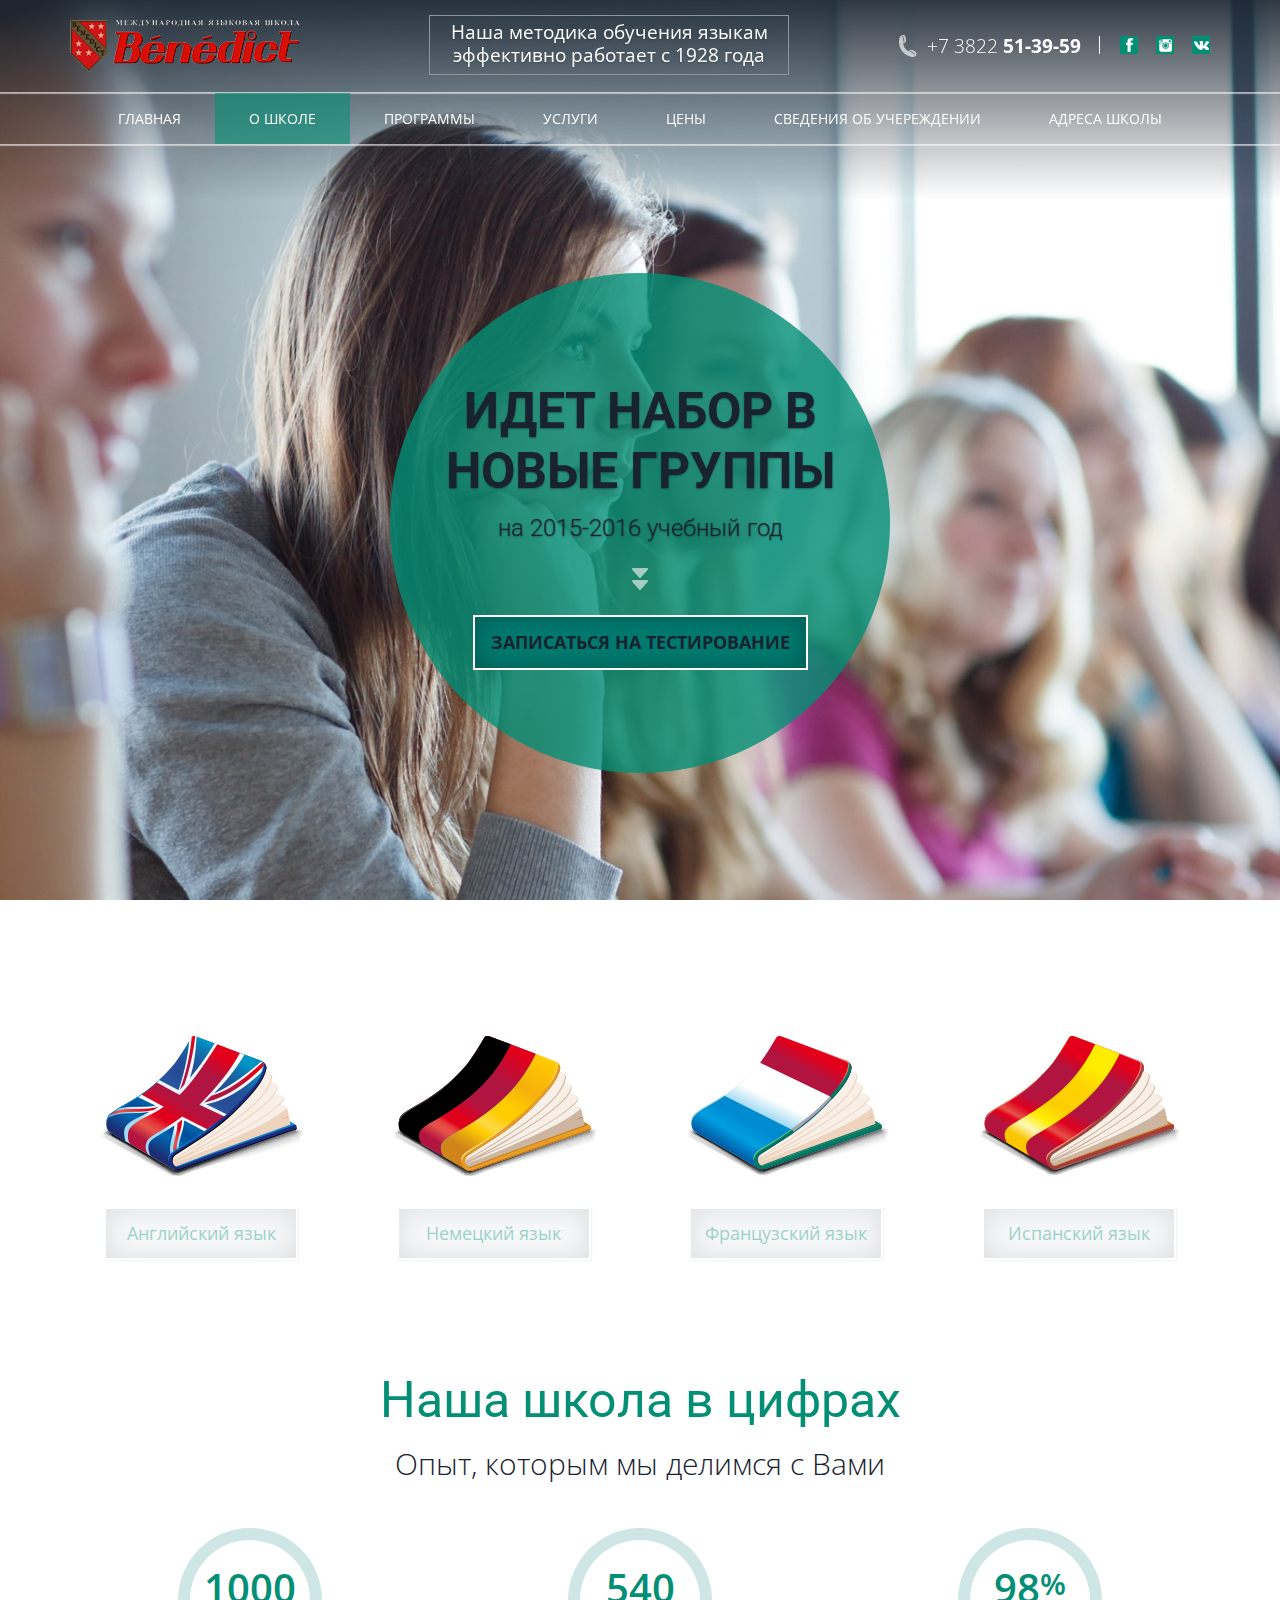
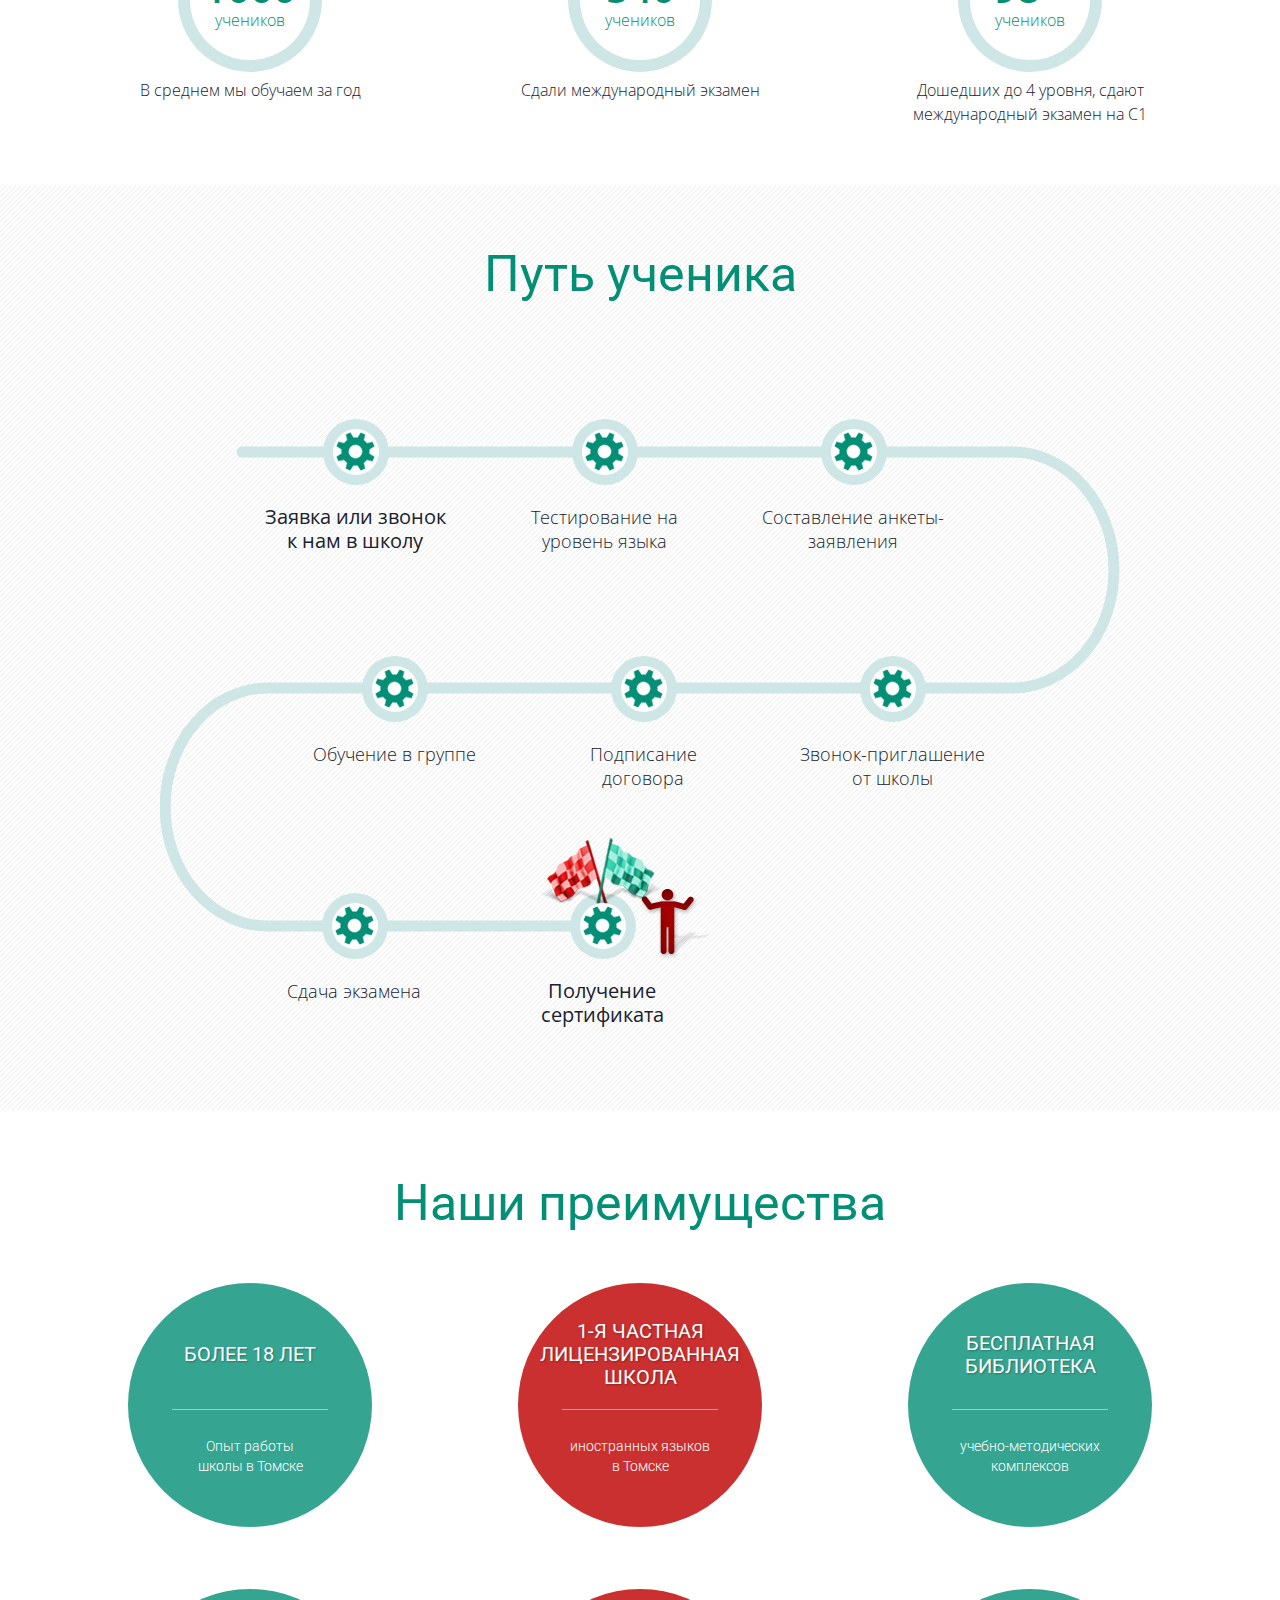
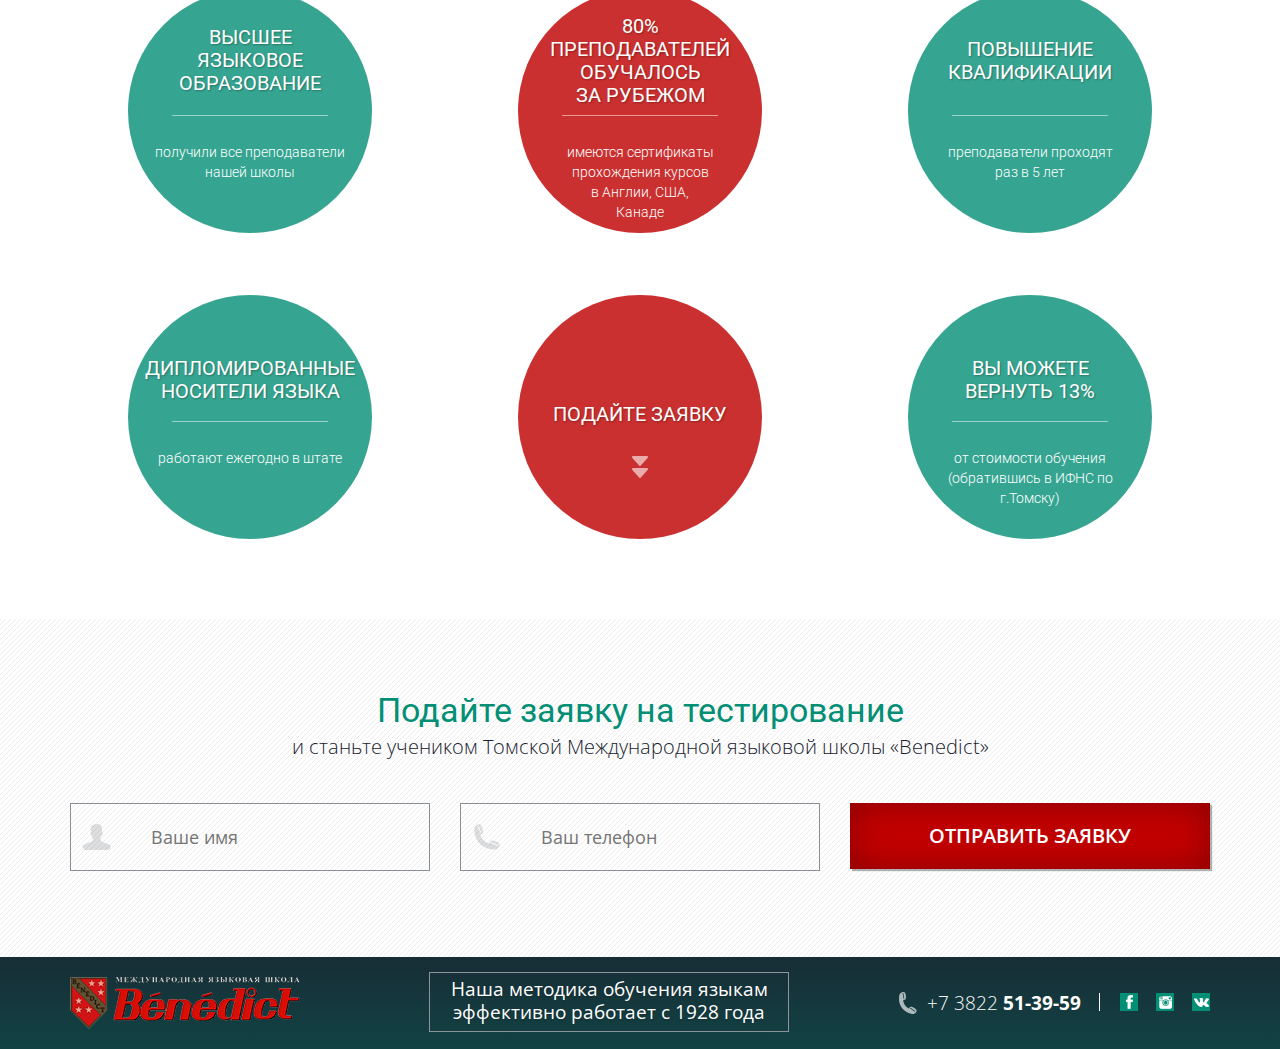
==== index.html @ bb13c7fa "sfdvsdfv" ====
<!DOCTYPE html>
<html>
<head>
    <title></title>
    <meta charset="utf-8">
    <meta name="viewport" content="width=device-width, initial-scale=1">
    <link href='http://fonts.googleapis.com/css?family=Roboto:400,300,700&subset=latin,cyrillic' rel='stylesheet' type='text/css'>
    <link href='http://fonts.googleapis.com/css?family=Open+Sans:400italic,700italic,400,300,700,600&subset=latin,cyrillic' rel='stylesheet' type='text/css'>
    <link rel="stylesheet" href="css/bootstrap.css"/>
    <link rel="stylesheet" href="style.css"/>
</head>
<body>
    <header id="header">
        <div class="background"></div>
        <div class="container main-elements">
            <div class="intro-block">
                <a class="logo" href="#"></a>
                <div class="method">Наша методика обучения языкам эффективно работает с 1928 года</div>
                <div class="contacts">
                    <a class="phone" href="#">+7 3822 <b>51-39-59</b></a>
                    <div class="socials">
                        <a class="fb" href="#"></a>
                        <a class="inst" href="#"></a>
                        <a class="vk" href="#"></a>
                    </div>
                </div>
            </div>
        </div>
        <div class="line"></div>
        <div class="container">
            <ul class="nav">
                <li><a href="#">Главная</a></li>
                <li><a class="active" href="#">О школе</a></li>
                <li><a href="#">Программы </a></li>
                <li class="menu-item-has-children">
                    <a href="#">Услуги</a>
                    <ul class="sub-menu">
                        <li><a href="#">Групповые занятия</a></li>
                        <li><a href="#">Индивидуальные занятия</a></li>
                        <li><a href="#">Курсы по подготовке к ЕГЭ</a></li>
                        <li><a href="#">Курс интенсивного обучения языку для взрослых</a></li>
                        <li><a href="#">Корпоративное обучение</a></li>
                        <li><a href="#">Практика английского языка с иностранцем</a></li>
                        <li><a href="#">Летние курсы для взрослых</a></li>
                        <li><a href="#">Летние площадки для школьников 3-6 классов</a></li>
                        <li><a href="#">Групповые поездки за рубеж</a></li>
                    </ul>
                </li>
                <li><a href="#">Цены</a></li>
                <li><a href="#">Сведения об учереждении</a></li>
                <li><a href="#">Адреса Школы</a></li>
            </ul>
        </div>
        <div class="line"></div>
    </header>
    <div class="main-banner main">
        <div class="wrapper">
            <div class="round">
                <div class="title">
                    <div class="td">
                        <div class="large">Идет набор в новые группы</div>
                        <div class="small">на 2015-2016 учебный год</div>
                    </div>
                </div>
                <div class="icon"></div>
                <div class="button-row">
                    <a class="button" href="#" data-popup="pop-form">Записаться на тестирование</a>
                </div>
            </div>
        </div>
    </div>
    <section class="stat-section">
        <div class="container">
            <div class="row languages">
                <div class="col-sm-3">
                    <div class="language">
                        <img class="flag" src="img/flag-en.png" alt=""/>
                        <div class="dropdown">
                            <a class="button" data-toggle="dropdown">Английский язык</a>
                            <div class="dropdown-menu">
                                <div class="item">
                                    <img src="temp/lst-1.jpg" alt=""/>
                                    Групповые занятия
                                </div>
                                <div class="item">
                                    <img src="temp/lst-2.jpg" alt=""/>
                                    Индивидуальные занятия
                                </div>
                            </div>
                        </div>
                    </div>
                </div>
                <div class="col-sm-3">
                    <div class="language dropdown">
                        <img class="flag" src="img/flag-de.png" alt=""/>
                        <div class="dropdown">
                            <a class="button" data-toggle="dropdown">Немецкий язык</a>
                            <div class="dropdown-menu">
                                <div class="item">
                                    <img src="temp/lst-3.jpg" alt=""/>
                                    Мини-группы по 2-3 человека
                                </div>
                                <div class="item">
                                    <img src="temp/lst-2.jpg" alt=""/>
                                    Индивидуальные занятия
                                </div>
                            </div>
                        </div>
                    </div>
                </div>
                <div class="col-sm-3">
                    <div class="language">
                        <img class="flag" src="img/flag-fr.png" alt=""/>
                        <div class="dropdown">
                            <a class="button" data-toggle="dropdown">Французcкий язык</a>
                            <div class="dropdown-menu">
                                <div class="item">
                                    <img src="temp/lst-3.jpg" alt=""/>
                                    Мини-группы по 2-3 человека
                                </div>
                                <div class="item">
                                    <img src="temp/lst-2.jpg" alt=""/>
                                    Индивидуальные занятия
                                </div>
                            </div>
                        </div>

                    </div>
                </div>
                <div class="col-sm-3">
                    <div class="language">
                        <img class="flag" src="img/flag-es.png" alt=""/>
                        <div class="dropdown">
                            <a class="button" data-toggle="dropdown">Испанский язык</a>
                            <div class="dropdown-menu">
                                <div class="item">
                                    <img src="temp/lst-3.jpg" alt=""/>
                                    Мини-группы по 2-3 человека
                                </div>
                                <div class="item">
                                    <img src="temp/lst-2.jpg" alt=""/>
                                    Индивидуальные занятия
                                </div>
                            </div>
                        </div>
                    </div>
                </div>
            </div>
            <h2>Наша школа в цифрах</h2>
            <div class="subheading">Опыт, которым мы делимся с Вами</div>
            <div class="row stats">
                <div class="col-sm-4">
                    <div class="stat">
                        <div class="svg" data-angle="359"></div>
                        <div class="text">
                            <div class="large"><span class="num">1000</span></div>
                            учеников
                        </div>
                        В среднем мы обучаем за год
                    </div>
                </div>
                <div class="col-sm-4">
                    <div class="stat">
                        <div class="svg" data-angle="194"></div>
                        <div class="text">
                            <div class="large"><span class="num">540</span></div>
                            учеников
                        </div>
                        Сдали международный экзамен
                    </div>
                </div>
                <div class="col-sm-4">
                    <div class="stat">
                        <div class="svg" data-angle="352"></div>
                        <div class="text">
                            <div class="large"><span class="num">98</span><span class="percent">%</span></div>
                            учеников
                        </div>
                        Дошедших до 4 уровня, сдают международный экзамен на C1
                    </div>
                </div>
            </div>
        </div>
    </section>
    <section class="learner-section">
        <div class="container">
            <h2>Путь ученика</h2>
            <div class="svg">
                <div class="label large pos1">Заявка или звонок к нам в школу</div>
                <div class="label pos2">Тестирование на уровень языка</div>
                <div class="label pos3">Составление анкеты-заявления</div>
                <div class="label pos4">Звонок-приглашение от школы</div>
                <div class="label pos5">Подписание договора</div>
                <div class="label pos6">Обучение в группе</div>
                <div class="label pos7">Сдача экзамена</div>
                <div class="label large pos8">Получение сертификата</div>
                <div class="round pos1">
                    <div class="icon cog"></div>
                    <div class="icon check"></div>
                </div>
                <div class="round pos2">
                    <div class="icon cog"></div>
                    <div class="icon check"></div>
                </div>
                <div class="round pos3">
                    <div class="icon cog"></div>
                    <div class="icon check"></div>
                </div>
                <div class="round pos4">
                    <div class="icon cog"></div>
                    <div class="icon check"></div>
                </div>
                <div class="round pos5">
                    <div class="icon cog"></div>
                    <div class="icon check"></div>
                </div>
                <div class="round pos6">
                    <div class="icon cog"></div>
                    <div class="icon check"></div>
                </div>
                <div class="round pos7">
                    <div class="icon cog"></div>
                    <div class="icon check"></div>
                </div>
                <div class="round pos8">
                    <div class="icon cog"></div>
                    <div class="icon check"></div>
                </div>
                <div class="man pos1"></div>
                <div class="man rev pos2"></div>
                <div class="man pos3"></div>
                <div class="flags"></div>
                <div class="complete"></div>
            </div>
        </div>
    </section>
    <section class="adv-section">
        <div class="container">
            <h2>Наши преимущества</h2>
            <div class="row">
                <div class="col-sm-4">
                    <div class="round">
                        <div class="title">
                            <div class="td">более 18 лет</div>
                        </div>
                        <hr/>
                        <div class="subtitle">Опыт работы<br>школы в Томске</div>
                    </div>
                </div>
                <div class="col-sm-4">
                    <div class="round red">
                        <div class="title">
                            <div class="td">1-я  частная лицензированная школа</div>
                        </div>
                        <hr/>
                        <div class="subtitle">иностранных языков<br>в Томске</div>
                    </div>
                </div>
                <div class="col-sm-4">
                    <div class="round">
                        <div class="title">
                            <div class="td">Бесплатная библиотека</div>
                        </div>
                        <hr/>
                        <div class="subtitle">учебно-методических комплексов</div>
                    </div>
                </div>
            </div>
            <div class="row">
                <div class="col-sm-4">
                    <div class="round">
                        <div class="title">
                            <div class="td">высшее<br>языковое<br>образование</div>
                        </div>
                        <hr/>
                        <div class="subtitle">получили все преподаватели<br>нашей школы</div>
                    </div>
                </div>
                <div class="col-sm-4">
                    <div class="round red">
                        <div class="title">
                            <div class="td">80%<br>преподавателей<br>обучалось<br>за рубежом</div>
                        </div>
                        <hr/>
                        <div class="subtitle">имеются сертификаты<br>прохождения курсов<br>в Англии, США,<br>Канаде</div>
                    </div>
                </div>
                <div class="col-sm-4">
                    <div class="round">
                        <div class="title">
                            <div class="td">повышение квалификации</div>
                        </div>
                        <hr/>
                        <div class="subtitle">преподаватели проходят раз в 5 лет</div>
                    </div>
                </div>
            </div>
            <div class="row">
                <div class="col-sm-4">
                    <div class="round">
                        <div class="title">
                            <div class="td bottomed">дипломированные носители языка</div>
                        </div>
                        <hr/>
                        <div class="subtitle">работают eжегодно в штате</div>
                    </div>
                </div>
                <div class="col-sm-4 col-sm-push-4">
                    <div class="round">
                        <div class="title">
                            <div class="td bottomed">Вы можете<br>вернуть 13%</div>
                        </div>
                        <hr/>
                        <div class="subtitle">от стоимости обучения (обратившись в ИФНС по г.Томску)</div>
                    </div>
                </div>
                <div class="col-sm-4 col-sm-pull-4">
                    <a class="round centered red" href="#" data-popup="pop-form">
                        Подайте заявку
                        <div class="icon"></div>
                    </a>
                </div>
            </div>
        </div>
    </section>
    <section class="order-section">
        <div class="container">
            <h2>Подайте заявку на тестирование</h2>
            <div class="subtitle">и станьте учеником Томской Международной языковой школы «Benedict»</div>
            <form action="" id="order-form" class="row">
                <div class="form-group col-sm-4">
                    <input type="text" placeholder="Ваше имя"/>
                    <div class="icon person"></div>
                </div>
                <div class="form-group col-sm-4">
                    <input type="text" placeholder="Ваш телефон"/>
                    <div class="icon phone"></div>
                </div>
                <div class="form-group col-sm-4">
                    <input type="submit" value="Отправить заявку"/>
                </div>
            </form>
        </div>
    </section>
    <footer id="footer">
        <div class="container">
            <div class="intro-block">
                <a class="logo" href="#"></a>
                <div class="method">Наша методика обучения языкам эффективно работает с 1928 года</div>
                <div class="contacts">
                    <a class="phone" href="#">+7 3822 <b>51-39-59</b></a>
                    <div class="socials">
                        <a class="fb" href="#"></a>
                        <a class="inst" href="#"></a>
                        <a class="vk" href="#"></a>
                    </div>
                </div>
            </div>
        </div>
    </footer>
    <div class="popup popup-form" id="pop-form">
        <div class="container">
            <a class="close" href="#"></a>
            <h2>Подайте заявку на тестирование</h2>
            <div class="subtitle">и станьте учеником Томской Международной языковой школы «Benedict»</div>
            <form action="" id="popup-form">
                <div class="form-group">
                    <input type="text" placeholder="Ваше имя"/>
                    <div class="icon person"></div>
                </div>
                <div class="form-group">
                    <input type="text" placeholder="Ваш телефон"/>
                    <div class="icon phone"></div>
                </div>
                <div class="form-group">
                    <input type="submit" value="Отправить заявку"/>
                </div>
            </form>
        </div>
    </div>
    <div class="popup popup-thanks" id="pop-thanks">
        <div class="container">
            <a class="close" href="#"></a>
            <div class="round">
                <div class="title">Спасибо за вашу заявку</div>
                <hr/>
                <div class="subtitle">в ближайшее время,<br>наш менеджер свяжется с Вами</div>
            </div>
        </div>
    </div>
    <div id="pop-overlay"></div>
    <script src="js/vendor.js"></script>
    <!--<script type="text/javascript" src="js/bootstrap.js"></script>-->
    <script type="text/javascript" src="js/common.js"></script>
    <script type="text/javascript" src="js/index.js"></script>
</body>
</html>
---- style.css ----
html{
	position:relative;
}
body{
	font-family:'Open Sans',sans-serif;
	color:#19222f;
}
body.fixed-width{
	min-width:980px;
}
body.popup-visible{
	overflow:hidden;
}
@media only screen and (max-width: 767px) {
	body {
		min-width: 300px !important;
	}
}
h2{
	margin:0;
	font-size:30px;
	line-height:36px;
	text-align:center;
}
@media only screen and (min-width:768px){
	h2{
		font-size:50px;
		line-height:56px;
	}
}
.shadowed{
	-webkit-box-shadow:inset 0 2px 20px rgba(0,0,0,.3);
	-moz-box-shadow:inset 0 2px 20px rgba(0,0,0,.3);
	box-shadow:inset 0 2px 20px rgba(0,0,0,.3);
}
@-webkit-keyframes icon-animate{
	0%{
		-webkit-transform:translateY(-20px);
		opacity:0;
	}
	20%,50%{
		opacity:1;
	}
	50%{
		-webkit-transform:translateY(0);
	}
	100%{
		-webkit-transform:translateY(20px);
		opacity:0;
	}
}
@keyframes icon-animate{
	0%{
		transform:translateY(-20px);
		opacity:0;
	}
	20%,40%{
		opacity:1;
	}
	40%{
		transform:translateY(0);
	}
	80%,100%{
		transform:translateY(20px);
		opacity:0;
	}
}
#header{
	position:relative;
	color:#fff;
}
#header .line{
	position:relative;
	height:1px;
	background:#fff;
	background:rgba(255,255,255,.6);
	box-shadow:0 1px 1px rgba(255,255,255,.6);
	-webkit-transition:all .2s ease-out;
	transition:all .2s ease-out;
}
#header .background{
	position:absolute;
	top:0;
	left:0;
	width:100%;
	height:100%;
	background:#19232F;
	-webkit-box-sizing:content-box;
	box-sizing:content-box
}
#header .nav{
	text-align:center;
	text-transform:uppercase;
	font-size:0;
}
#header .nav>li>a{
	margin-bottom:0;
	padding:16px 20px 15px;
	color:#fff;
	text-align:center;
	font-size:14px;
	-webkit-transition:all .2s ease-out;
	transition:all .2s ease-out
}
#header .nav>li>a:hover,#header .nav>li>a:focus{
	background:#03BA9E;
	background:rgba(3,186,158,.6);
}
#header .nav>li>a:active,#header .nav>li>a.active{
	background:#038f75;
	background:rgba(3,143,117,.6);
}
#header .nav>li.current-menu-item>a{
	background:#038f75;
	background:rgba(3,143,117,.6);
}
#header .menu-item-has-children:hover>a{
	background:#038f75;
	background:rgba(3,143,117,.6);
}
#header .menu-item-has-children:hover .sub-menu{
	display:block;
}
#header .sub-menu{
	position:absolute;
	top:100%;
	left:0;
	display:none;
	padding:15px 0;
	font-size:14px;
	line-height:20px;
	background:url(img/stripes-bg.jpg);
	text-transform:none;
	list-style:none;
	-webkit-border-radius:6px;
	-moz-border-radius:6px;
	border-radius:6px;
	z-index:10;
}
#header .sub-menu:before{
	content:'';
	position:absolute;
	left:-8px;
	top:-8px;
	display:block;
	width:14px;
	height:14px;
	background:#038f75;
	-webkit-border-radius:7px;
	-moz-border-radius:7px;
	border-radius:7px;
}
#header .sub-menu ul{
	padding-left:0;
	list-style:none;
}
#header .sub-menu li{
	padding:7px 30px;
	min-width:270px;
}
#header .sub-menu li a{
	background:0 0;
	padding:0;
	color:#424242;
	white-space:normal;
}
#header .sub-menu li a:hover,#header .sub-menu li a:focus,#header .sub-menu li a.active{
	color:#038f75;
	text-decoration:none;
}
@media only screen and (min-width:768px){
	#header .nav>li{
		display:inline-block;
	}
}
@media only screen and (max-width: 767px) {
	#header .intro-block .logo {
		display: none;
	}
	#header .intro-block .method {
		display: none;
	}
	#header .intro-block .socials {
		display: none;
	}
	#header .intro-block .contacts {
		text-align: right;
	}
	#header .container {
		display: none;
	}
	#header .main-elements {
		display: block;
	}
	#header {
		position: fixed;
		left: 0;
		top: 0;
		width: 100%;
		z-index: 100;
	}
}
@media only screen and (min-width:992px){
	#header{
		position:fixed;
		right:0;
		left:0;
		z-index:1030;
	}
	#header .intro-block{
		overflow:hidden;
		height:0;
	}
	#header .intro-block,#header .background{
		-webkit-transition:all .2s ease-out;
		transition:all .2s ease-out;
	}
	#header .background{
		display:block;
		padding-bottom:54px;
		background:#19232F;
		background:-webkit-linear-gradient(-90deg,rgba(25,35,47,.9)0%,transparent 100%);
		background:linear-gradient(180deg,rgba(25,35,47,.9)0%,transparent 100%);
	}
	#header.out .intro-block{
		padding-top:0;
	}
	#header.out .background{
		padding-bottom:0;
	}
	#header .nav>li>a{
		padding:16px 20px 15px;
	}
	#header .dropdown-menu.large{
		width:540px;
	}
	#header .dropdown-menu.large ul{
		float:left;
		width:50%;
	}
	#header .dropdown-menu.large ul+ul{
		border-left:1px solid rgba(66,66,66,.15);
	}
}
@media only screen and (min-width:1200px){
	#header .nav>li>a{
		padding:16px 34px 15px
	}
}
#footer{
	background:#172d36;
	background:-webkit-linear-gradient(-90deg,#172d36 0%,#124344 100%);
	background:linear-gradient(180deg,#172d36 0%,#124344 100%);
	color:#fff;
}
.intro-block{
	position:relative;
	padding:20px 0;
}
.intro-block .logo{
	margin:0 auto 10px;
	display:block;
	width:230px;
	height:52px;
	background:url('img/logo.png') no-repeat;
}
.intro-block .method{
	margin:0 auto 20px;
	max-width:360px;
	padding:5px 18px 7px;
	border:1px solid #8f939a;
	font-size:19px;
	line-height:23px;
	text-shadow:0 1px 2px rgba(27,27,27,.3);
	text-align:center;
}
.intro-block .contacts{
	font-size:19px;
	line-height:22px;
	text-align:center;
}
.intro-block .phone{
	display:inline-block;
	position:relative;
	padding-left:28px;
	font-weight:300;
	color:inherit;
}
.intro-block .phone:before{
	content:'';
	position:absolute;
	top:0;left:0;
	display:block;
	background:url(img/sprite.png) no-repeat;
	width:18px;
	height:22px;
	background-position:-281px -90px;
}
.intro-block .socials{
	display:block;
	margin-top:20px;
	text-align:center;
	font-size:0;
	line-height:18px;
	vertical-align:top;
}
.intro-block .socials a{
	display:inline-block;
	width:18px;
	height:18px;
	margin:0 9px;
	background:url(img/sprite.png) no-repeat;
	vertical-align:top;
}
.intro-block .socials .fb{
	background-position:-18px -249px;
}
.intro-block .socials .fb:hover,.intro-block .socials .fb:focus{
	background-position:0 -249px;
}
.intro-block .socials .fb:active{
	background-position:-270px -217px;
}
.intro-block .socials .inst{
	background-position:-186px -134px;
}
.intro-block .socials .inst:hover,.intro-block .socials .inst:focus{
	background-position:-186px -90px;
}
.intro-block .socials .inst:active{
	background-position:-36px -249px;
}
.intro-block .socials .vk{
	background-position:-270px -199px;
}
.intro-block .socials .vk:hover,.intro-block .socials .vk:focus{
	background-position:-270px -181px;
}
.intro-block .socials .vk:active{
	background-position:-274px -129px;
}
@media only screen and (min-width:768px){
	.intro-block{
		padding-top:92px;
	}
	.intro-block .logo{
		position:absolute;
		top:20px;
		left:0;
		margin-bottom:0;
	}
	.intro-block .method{
		margin-bottom:0;
	}
	.intro-block .contacts{
		position:absolute;
		right:0;
		top:35px;
	}
	.intro-block .phone{
		float:left;
	}
	.intro-block .socials{
		float:left;
		height:18px;
		margin:1px 0 0 18px;
		padding-left:2px;
		border-left:1px solid #fff;
		text-align:left;
	}
	.intro-block .socials a{
		margin:0 0 0 18px;
	}
}
@media only screen and (min-width:992px){
	.intro-block{
		padding-bottom:0;
	}
	.intro-block .method{
		position:absolute;
		top:15px;
		left:27.5%;
	}
}
@media only screen and (min-width:1200px){
	.intro-block{
		padding-bottom:0;
	}
	.intro-block .method{
		left:31.5%;
	}
}
.main-banner{
	background-position:center top;
	background-repeat:no-repeat;
	background-size:cover;
	background-attachment:fixed;
	text-align:center;c
	olor:#fff;
}
.main-banner.main{
	background-image:url(img/banner-main.jpg);
}
.main-banner.address{
	background-image:url(img/banner-address.jpg);
}
.main-banner.about{
	background-image:url(img/banner-about.jpg);
}
.main-banner.services{
	background-image:url(img/banner-services.jpg);
}
.main-banner.programs{
	background-image:url(img/banner-programs.jpg);
}
.main-banner.data{
	background-image:url(img/banner-data.jpg);
}
.main-banner.prices{
	background-image:url(img/banner-prices.jpg);
}
.main-banner.prices2{
	background-image:url(img/banner-prices2.jpg);
}
.main-banner .wrapper{
	position:relative;
	padding:15px;
}
.main-banner .round{
	padding:20px 30px 30px;
	background:#038f75;
	background:rgba(3,143,117,.8);
	-webkit-border-radius:30px;
	-moz-border-radius:30px;
	border-radius:30px;
}
.main-banner .large{
	margin-bottom:12px;
	font-size:35px;
	line-height:40px;
	font-weight:700;
	text-transform:uppercase;
}
.main-banner .large,.main-banner .small{
	text-shadow:0 1px 2px rgba(0,0,0,.35);
	font-family:'Roboto',sans-serif;
}
.main-banner .small{
	font-size:24px;
	line-height:30px;
	font-weight:300;
}
.main-banner .icon{
	margin:25px auto 0;
	background-image:url(img/sprite.png);
	background-position:-270px -159px;
	width:16px;
	height:22px;
	-webkit-animation:icon-animate 1.4s infinite linear;
	animation:icon-animate 1.4s infinite linear;
}
.main-banner .button-row{
	margin:25px auto 0;
	text-align:center;
}
.main-banner .button{
	display:inline-block;
	border:2px solid #fff;
	padding:13px 16px;
	background:#007d71;
	font-size:18px;
	line-height:25px;
	font-weight:700;
	text-transform:uppercase;
	color:inherit;
	text-decoration:none;
	vertical-align:top;
	-webkit-box-shadow:inset 0 0 30px rgba(0,0,0,.3);
	-moz-box-shadow:inset 0 0 30px rgba(0,0,0,.3);
	box-shadow:inset 0 0 30px rgba(0,0,0,.3);
	-webkit-transition:all .2s ease-out;
	transition:all .2s ease-out;
}
.main-banner .button:hover,.main-banner .button:focus{
	background:#21948a;
}
.main-banner .button:active{
	background:#1e756b;
}
@media only screen and (min-width:768px){
	.main-banner .title{
		display:table;
		width:100%;
	}
	.main-banner .title .td{
		display:table-cell;
		height:124px;
		vertical-align:bottom;
	}
	.main-banner .round{
		position:absolute;
		top:50%;
		left:50%;
		margin:-220px 0 0 -220px;
		padding:140px 16px 0;
		width:440px;
		height:440px;
		-webkit-border-radius:220px;
		-moz-border-radius:220px;
		border-radius:220px;
	}
	.main-banner .wrapper{
		min-height:500px;
	}
	.main-banner .large{
		margin-bottom:12px;
		font-size:50px;
		line-height:60px;
	}
	.main-banner.main .title .td{
		height:250px;
	}
	.main-banner.main .wrapper{
		min-height:530px;
	}
	.main-banner.main .round{
		margin:-250px 0 0 -250px;
		padding:20px 40px 0;
		width:500px;
		height:500px;
		-webkit-border-radius:250px;
		-moz-border-radius:250px;
		border-radius:250px;
	}
}
@media only screen and (min-width:992px){
	.main-banner{
		padding-top:145px;
	}
}
@media only screen and (max-width: 767px) {
	.main-banner .wrapper {
		padding-top: 80px;
	}
}
.stat-section{
	padding:35px 0;
	background:url(img/cornered-bg.jpg) center bottom no-repeat;
	background-attachment:fixed;
}
.stat-section h2{
	margin-bottom:15px;
}
.stat-section .languages{
	margin-bottom:92px;
}
.stat-section .language{
	position:relative;
	margin-bottom:20px;
	text-align:center;
	text-decoration:none;
}
.stat-section .language:hover .dropdown-menu{
	display:block;
}
.stat-section .language:hover .button,.stat-section .language.open .button{
	color:#19222f;
	opacity:1;
	-ms-filter:progid:DXImageTransform.Microsoft.Alpha(opacity=100);
	filter:alpha(opacity=100);
}
.stat-section .language .flag{
	display:block;
	margin:0 auto 29px;
	max-width:100%;
}
.stat-section .language .button{
	display:block;
	margin:0 auto;
	padding:12px 10px 13px;
	max-width:194px;
	border:2px solid #fff;
	background:#eff4f8;
	color:#038f75;
	font-size:18px;
	line-height:24px;
	vertical-align:top;
	box-shadow:inset 0 0 30px rgba(0,0,0,.3),1px 1px 1px rgba(0,0,0,.1);
	-webkit-box-shadow:inset 0 0 30px rgba(0,0,0,.3),1px 1px 1px rgba(0,0,0,.1);
	opacity:.4;
	-ms-filter:progid:DXImageTransform.Microsoft.Alpha(opacity=40);
	filter:alpha(opacity=40);
	-webkit-transition:all .2s ease-out;
	transition:all .2s ease-out;
}
.stat-section .language .button:hover,.stat-section .language .button:focus{
	text-decoration:none;
	color:#19222f;
	opacity:1;
	-ms-filter:progid:DXImageTransform.Microsoft.Alpha(opacity=100);
	filter:alpha(opacity=100);
}
.stat-section .language .open .button{
	color:#19222f;
	opacity:1;
	-ms-filter:progid:DXImageTransform.Microsoft.Alpha(opacity=100);
	filter:alpha(opacity=100);
}
.stat-section .language .dropdown{
	margin:0 auto;
	max-width:194px;
}
.stat-section .language .dropdown-menu{
	min-width:356px;
	padding:22px 0 16px;
	border:2px solid #fff;
	-webkit-box-shadow:inset 0 0 35px rgba(0,0,0,.35);
	-moz-box-shadow:inset 0 0 35px rgba(0,0,0,.35);
	box-shadow:inset 0 0 35px rgba(0,0,0,.35);
	-webkit-border-radius:6px;
	-moz-border-radius:6px;
	border-radius:6px;
}
.stat-section .language .dropdown-menu:before{
	content:'';
	display:block;
	position:absolute;
	top:-10px;
	left:-8px;
	width:14px;
	height:14px;
	background:#fff;
	border:3px solid #038f75;
	-webkit-border-radius:7px;
	-moz-border-radius:7px;
	border-radius:7px;
}
.stat-section .language .item{
	float:left;
	width:176px;
	padding:0 25px;
	text-align:center;
	font-size:15px;
	line-height:18px;
}
.stat-section .language .item+.item{
	padding-left:24px;
	border-left:1px solid #dddee0;
}
.stat-section .language .item>img{
	display:block;
	max-width:100%;
	margin:0 auto 14px;
}
.stat-section .subheading{
	font-weight:100;
	font-size:30px;
	text-align:center;
}
.stat-section .stats{
	margin-top:42px;
}
.stat-section .svg{
	position:absolute;
	top:0;
	left:50%;
	width:144px;
	height:144px;
	margin-left:-72px;
}
.stat-section .stat{
	position:relative;
	margin:0 auto 20px;
	padding:12px 20px 0;
	font-size:16px;
	line-height:24px;
	font-weight:300;
	text-align:center;
}
.stat-section .stat .text{
	position:relative;
	margin:0 auto 18px;
	padding-top:28px;
	width:120px;
	height:120px;
	background:#fff;
	font-size:16px;
	color:#038f75;
	-webkit-border-radius:72px;
	-moz-border-radius:72px;
	border-radius:72px;
}
.stat-section .stat .large{
	font-size:40px;
	line-height:40px;
	font-weight:600;
}
.stat-section .stat .percent{
	display:inline-block;
	font-size:30px;
	line-height:32px;
	vertical-align:top;
}
@media only screen and (min-width:768px){
	.stat-section{
		padding:135px 0 40px;
	}
}
.learner-section{
	padding:60px 0 90px;
	background:url(img/stripes-bg.jpg);
}
.learner-section h2{
	margin:0 0 60px;
}
.learner-section .icon{
	position:absolute;
	background-image:url(img/sprite.png);
}
.learner-section .icon.cog{
	top:3px;
	left:3px;
	background-position:-212px -90px;
	width:39px;
	height:39px;
}
.learner-section .icon.check{
	top:10px;
	left:8px;
	background-position:-351px -142px;
	width:27px;
	height:24px;
}
.learner-section .round{
	overflow:hidden;
	position:absolute;
	width:46px;
	height:46px;
	background:#fff;
	-webkit-border-radius:23px;
	-moz-border-radius:23px;
	border-radius:23px;
	-webkit-transition:all .2s ease-out;
	transition:all .2s ease-out;
	z-index:2;
}
.learner-section .round.active{
	-webkit-box-shadow:inset 2px 1px 16px rgba(0,0,0,.5);
	-moz-box-shadow:inset 2px 1px 16px rgba(0,0,0,.5);
	box-shadow:inset 2px 1px 16px rgba(0,0,0,.5);
}
.learner-section .round.active .icon.cog{
	top:46px;
}
.learner-section .round.active .icon.check{
	top:10px;
}
.learner-section .round.pos1{
	top:67px;
	left:173px;
}
.learner-section .round.pos2{
	top:67px;
	left:422px;
}
.learner-section .round.pos3{
	top:67px;
	left:671px;
}
.learner-section .round.pos4{
	top:304px;
	left:710px;
}
.learner-section .round.pos5{
	top:304px;
	left:461px;
}
.learner-section .round.pos6{
	top:304px;
	left:212px;
}
.learner-section .round.pos7{
	top:541px;
	left:172px;
}
.learner-section .round.pos8{
	top:541px;
	left:420px;
}
.learner-section .round .icon{
	-webkit-transition:all .2s ease-out;
	transition:all .2s ease-out;
}
.learner-section .round .icon.check{
	top:-24px;
}
.learner-section .label{
	display:block;
	position:absolute;
	width:190px;
	padding:0;
	text-align:center;
	font-size:18px;
	line-height:24px;
	font-weight:300;
	color:#19222f;
	white-space:normal;
}
.learner-section .label.large{
	font-size:20px;
	font-weight:400;
}
.learner-section .label.pos1{
	top:143px;
	left:100px;
}
.learner-section .label.pos2{
	top:143px;
	left:349px;
}
.learner-section .label.pos3{
	top:143px;
	left:598px;
}
.learner-section .label.pos4{
	top:380px;
	left:637px;
}
.learner-section .label.pos5{
	top:380px;
	left:388px;
}
.learner-section .label.pos6{
	top:380px;
	left:139px;
}
.learner-section .label.pos7{
	top:617px;
	left:99px;
}
.learner-section .label.pos8{
	top:617px;
	left:347px;
}
.learner-section .man{
	position:absolute;
	display:block;
	opacity:0;
	-ms-filter:progid:DXImageTransform.Microsoft.Alpha(opacity=0);
	filter:alpha(opacity=0);
	background-image:url(img/sprite.png);
	background-position:-302px -195px;
	width:49px;
	height:53px;
}
.learner-section .man.rev{
	background-position:-302px -142px;
}
.learner-section .man.pos1{
	left:82px;
	top:20px;
}
.learner-section .man.pos2{
	left:804px;
	top:256px;
}
.learner-section .man.pos3{
	top:494px;
	left:108px;
}
.learner-section .flags{
	top:475px;
	left:380px;
	background-position:0 0;
	width:122px;
	height:69px;
}
.learner-section .flags,.learner-section .complete{
	position:absolute;
	background-image:url(img/sprite.png);
}
.learner-section .complete{
	top:521px;
	left:476px;
	background-position:-302px 0;
	width:78px;
	height:79px;
}
.learner-section .svg{
	position:relative;
	height:658px;
	width:960px;
	margin:0 auto;
}
.learner-section .svg svg{
	width:100%;
	height:100%;
}
@media only screen and (max-width: 767px) {
	.learner-section .svg {
		position: absolute;
		-webkit-transform: scale(0.5);
		-moz-transform: scale(0.5);
		-ms-transform: scale(0.5);
		transform: scale(0.5);
		top: -96px;
		left: calc(50% - 478px);
	}
	.learner-section .container {
		position: relative;
		height: 425px;
	}
	.learner-section .svg svg circle {
		display: none !important;
	}
}
@media only screen and (max-width: 500px) {
	.learner-section .svg {
		-webkit-transform: scale(0.31);
		-moz-transform: scale(0.31);
		-ms-transform: scale(0.31);
		transform: scale(0.31);
		top: -133px;
	}
	.learner-section .container {
		height: 300px;
	}
}
@media only screen and (max-width: 1100px) {
	.learner-section .svg {
		position: absolute;
		-webkit-transform: scale(0.7);
		-moz-transform: scale(0.7);
		-ms-transform: scale(0.7);
		transform: scale(0.7);
		top: 0;
		left: calc(50% - 478px);
	}
	.learner-section .container {
		position: relative;
		height: 556px;
	}
	.learner-section .svg svg circle {
		display: none !important;
	}
}
.adv-section{
	padding:65px 0 60px;
	background:#fff url(img/advan-bg.jpg) center top no-repeat;
	background-size:cover;
	background-attachment:fixed;
}
.adv-section h2{
	margin-bottom:52px;
}
.adv-section hr{
	border-top-color:#fff;
	margin:0 auto;
	width:156px;
	opacity:.5;
	-ms-filter:progid:DXImageTransform.Microsoft.Alpha(opacity=50);
	filter:alpha(opacity=50);
}
.adv-section .round{
	display:block;
	margin:0 auto 20px;
	padding:26px 0 0;
	width:244px;
	height:244px;
	background:#35a591;
	color:#fff;
	text-align:center;
	font-size:14px;
	font-weight:300;
	font-family:'Roboto',sans-serif;
	-webkit-border-radius:122px;
	-moz-border-radius:122px;
	border-radius:122px;
}
.adv-section .round.red{
	background:#ca302f;
}
.adv-section .round.centered{
	padding-top:108px;
	font-size:20px;
	line-height:23px;
	font-weight:400;
	text-transform:uppercase;
	text-shadow:1px 1px 2px rgba(0,0,0,.3);
	text-decoration:none;
	-webkit-transition:all .2s ease-out;
	transition:all .2s ease-out;
}
.adv-section .round.centered .icon{
	margin:30px auto 0;
	background-image:url(img/sprite.png);
	background-position:-270px -159px;
	width:16px;
	height:22px;
	-webkit-animation:icon-animate 1.4s infinite linear;
	animation:icon-animate 1.4s infinite linear;
}
.adv-section .round.centered:hover,.adv-section .round.centered:focus{
	background:#ca302f;
}
.adv-section .title{
	display:table;
	width:100%;
}
.adv-section .title .td{
	display:table-cell;
	height:100px;
	padding-bottom:8px;
	text-shadow:1px 1px 2px rgba(0,0,0,.3);
	text-transform:uppercase;
	font-size:20px;
	line-height:23px;
	font-weight:400;
	vertical-align:middle;
}
.adv-section .title .td.bottomed{
	vertical-align:bottom;
	padding-bottom:18px;
}
.adv-section .subtitle{
	margin:26px auto 0;
	width:190px;
}
@media only screen and (min-width:768px){
	.adv-section .row+.row{
		margin-top:42px;
	}
}
.order-section{
	padding:66px 0;
	background:url(img/stripes-bg.jpg);
}
.order-section h2{
	margin-bottom:0;
	font-size:34px;
	line-height:50px;
}
.order-section .subtitle{
	margin-bottom:44px;
	font-size:20px;
	line-height:24px;
	font-weight:300;
	text-align:center;
}
.order-section .form-group{
	position:relative;
	margin-bottom:20px;
}
.order-section .icon{
	position:absolute;
	left:27px;
	top:19px;
	pointer-events:none;
	width:30px;
	height:30px;
	opacity:.15;
	-ms-filter:progid:DXImageTransform.Microsoft.Alpha(opacity=15);
	filter:alpha(opacity=15);
	background-image:url(img/sprite.png);
	-webkit-transition:all .2s ease-out;
	transition:all .2s ease-out;
}
.order-section .icon.person{
	background-position:-251px -90px;
}
.order-section .icon.phone{
	background-position:-212px -129px;
}
.order-section input[type="text"]{
	width:100%;
	border:1px solid #19222f;
	border-color:rgba(25,34,47,.5);
	padding:21px 30px 21px 80px;
	background:0 0;
	font-size:18px;
	line-height:24px;
	color:#19222f;
}
.order-section input[type="text"]:hover+.icon,.order-section input[type="text"]:focus+.icon{
	opacity:.5;
	-ms-filter:progid:DXImageTransform.Microsoft.Alpha(opacity=50);
	filter:alpha(opacity=50);
}
.order-section input[type="submit"]{
	background:#c30000;
	padding:21px 20px;
	border:0;
	width:100%;
	color:#fff;
	text-transform:uppercase;
	font-size:20px;
	line-height:24px;
	font-weight:600;
	-webkit-box-shadow:2px 2px 1px rgba(0,0,0,.3),inset 0 0 35px rgba(0,0,0,.3);
	box-shadow:2px 2px 1px rgba(0,0,0,.3),inset 0 0 35px rgba(0,0,0,.3);
	-webkit-transition:all .2s ease-out;
	transition:all .2s ease-out;
}
.order-section input[type="submit"]:hover,.order-section input[type="submit"]:focus{
	background:#960000;
}
@media only screen and (min-width:768px){
	.order-section .round{
		padding:72px 40px 0;
		width:370px;
		height:370px;
		-webkit-border-radius:185px;
		-moz-border-radius:185px;
		border-radius:185px;
	}
}
.address-sec{
	overflow:hidden;
	padding:56px 0 60px;
	background:url(img/brick-wall.jpg);
	-webkit-box-shadow:inset 0 0 80px rgba(27,27,27,.2);
	-moz-box-shadow:inset 0 0 80px rgba(27,27,27,.2);
	box-shadow:inset 0 0 80px rgba(27,27,27,.2);
}
.address-sec .col-md-4{
	position:relative;
}
.address-sec .col-md-4:first-child .round{
	margin-top:0;
}
.address-sec svg{
	position:absolute;
	top:-50%;
	left:-50%;
	width:200%;
	height:200%;
}
.address-sec .round{
	position:relative;
	margin:100px auto 0;
	padding:36px 26px 0;
	width:260px;
	height:260px;
	background:#33a38e;
	color:#fff;
	-webkit-border-radius:130px;
	-moz-border-radius:130px;
	border-radius:130px;
	z-index:2;
}
.address-sec .round.red{
	background:#c83031;
}
.address-sec .round a{
	color:inherit;
}
.address-sec .title{
	display:table;
	width:100%;
	text-align:center;
	font-size:18px;
	line-height:22px;
	text-shadow:1px 1px 2px rgba(0,0,0,.3);
	text-transform:uppercase;
}
.address-sec .title .td{
	display:table-cell;
	height:76px;
	vertical-align:middle;
}
.address-sec .subtitle{
	margin-top:22px;
	font-size:14px;
	line-height:24px;
	font-weight:300;
	text-align:center;
}
.address-sec .subtitle b{
	font-size:15px;
	font-weight:400;
}
.address-sec hr{
	border-top-color:#fff;
	margin:0 auto;
	width:156px;
	opacity:.5;
	-ms-filter:progid:DXImageTransform.Microsoft.Alpha(opacity=50);
	filter:alpha(opacity=50);
}
@media only screen and (min-width:992px){
	.address-sec{
		padding:156px 0 160px;
	}
	.address-sec .round{
		margin-top:0;
	}
}
.map-sec .map{
	height:450px;
}
.news-sec{
	padding:66px 0 90px;
	background:url(img/stat-bg.jpg) center bottom no-repeat;
	background-attachment:fixed;
}
.news-sec h2{
	margin-bottom:40px;
	text-transform:uppercase;
	font-weight:700;
}
.news-sec .items{
	margin:40px -10px 0;
}
.news-sec .items+.items{
	margin-top:0;
}
.news-sec .col{
	padding:0 5px;
}
.news-sec .item{
	padding-bottom:10px;
}
.news-sec .link{
	position:relative;
	overflow:hidden;
	display:block;
	margin:0 auto;
	max-width:480px;
	height:200px;
	color:#fff;
	text-decoration:none;
}
.news-sec .link:hover .overlay,.news-sec .link:focus .overlay{
	opacity:.8;
	-ms-filter:progid:DXImageTransform.Microsoft.Alpha(opacity=80);
	filter:alpha(opacity=80);
}
.news-sec .main-image{
	margin-bottom:10px;
	height:462px;
	background:url(img/news-image.jpg) center top no-repeat;
	background-size:cover;
}
.news-sec .image{
	display:block;
	min-width:100%;
	min-height:100%;
}
.news-sec .overlay{
	display:block;
	width:100%;
	height:100%;
	position:absolute;
	top:0;
	left:0;
	-webkit-transition:all .2s ease-out;
	transition:all .2s ease-out;
}
.news-sec .overlay.brown{
	background:rgba(27,27,27,.6);
}
.news-sec .overlay.green{
	background:rgba(3,143,117,.6);
}
.news-sec .overlay.violet{
	background:rgba(7,17,49,.6);
}
.news-sec .overlay.blue{
	background:rgba(1,79,151,.6);
}
.news-sec .text{
	display:block;
	position:absolute;
	bottom:0;
	left:0;
	width:100%;
	padding:0 16px 16px;
	font-size:14px;
	line-height:20px;
	font-weight:300;
}
.news-sec .text b{
	display:block;
	margin-bottom:18px;
	font-size:20px;
	line-height:24px;
}
.news-sec .icon{
	display:block;
	margin-bottom:18px;
	background-image:url(img/sprite.png);
	background-position:-90px -93px;
	width:24px;
	height:24px;
}
@media only screen and (min-width:768px){
	.news-sec h2{
		font-size:45px;
		line-height:50px;
	}
}
@media only screen and (min-width:768px){
	.news-sec .link{
		height:226px;
	}
}
.history-sec{
	padding:66px 0 42px;
	background:url(img/history-bg.jpg) center center no-repeat;
	background-size:cover;
	background-attachment:fixed;
}
.history-sec h2{
	margin-bottom:52px;
}
.history-sec .items{
	position:relative;
}
.history-sec .item{
	position:relative;
	padding-top:27px;
	padding-bottom:42px;
	padding-left:72px;
	min-height:178px;
}
.history-sec .item .num{
	left:0;
	padding-left:17px;
}
.history-sec .item .num .inner{
	padding-right:74px;
}
.history-sec .text{
	position:relative;
	display:table;
	width:100%;
	font-size:18px;
	line-height:30px;
	font-weight:300;
}
.history-sec .text b{
	font-weight:600;
}
.history-sec .text .td{
	display:table-cell;
	vertical-align:middle;
	height:90px;
}
.history-sec .num{
	position:absolute;
	top:0;
	width:136px;
	height:136px;
	padding-top:12px;
	background:#038f75;
	background:rgba(3,143,117,.7);
	-webkit-border-radius:68px;
	-moz-border-radius:68px;
	border-radius:68px;
}
.history-sec .num .inner{
	padding:30px 14px 32px;
	width:118px;
	height:118px;
	background:#b4ded6;
	-webkit-border-radius:59px;
	-moz-border-radius:59px;
	border-radius:59px;
	font-size:50px;
	line-height:56px;
	color:#fff;
	text-align:center;
}
@media only screen and (min-width:992px){
	.history-sec .item.right{
		padding-left:15px;
		padding-right:72px;
		text-align:right;
	}
	.history-sec .item.right .num{
		left:auto;
		right:0;
		padding-left:0;
		padding-right:17px;
	}
	.history-sec .item.right .num .inner{
		padding-right:14px;
		padding-left:74px;
	}
	.history-sec.scripted .item{
		position:absolute;
	}
	.history-sec.scripted .item.left{
		left:0;
	}
	.history-sec.scripted .item.right{
		right:0;
	}
}
.history-tomsk-sec{
	background:#fff url(img/square-bg.jpg) no-repeat;
	background-size:100% 100%;
}
.history-tomsk-sec h2{
	margin-bottom:40px;
}
.history-tomsk-sec .stars{
	position:relative;
	padding:0;
	margin:0;
	list-style:none;
}
.history-tomsk-sec .stars:before{
	content:"";
	display:none;
	position:absolute;
	right:0;
	top:20px;
	width:354px;
	height:837px;
	background:url(img/history-pic.jpg) center top no-repeat;
	opacity:.6;
	-ms-filter:progid:DXImageTransform.Microsoft.Alpha(opacity=60);
	filter:alpha(opacity=60);
}
.history-tomsk-sec .stars li{
	position:relative;
	padding-left:42px;
	margin-top:16px;
	font-weight:300;
	font-size:16px;
	line-height:30px;
}
.history-tomsk-sec .stars li:first-child{
	margin-top:0;
}
.history-tomsk-sec .stars li b{
	font-weight:600;
}
.history-tomsk-sec .stars li:before{
	content:"";
	position:absolute;
	top:4px;
	left:0;
	background-image:url(img/sprite.png);
	background-position:-351px -195px;
	width:26px;
	height:24px;
}
.history-tomsk-sec .container{
	padding-top:64px;
	padding-bottom:16px;
}
@media only screen and (min-width:992px){
	.history-tomsk-sec .stars{
		padding-right:338px;
	}
	.history-tomsk-sec .stars:before{
		display:block;
	}
}
.founder-sec{
	padding:70px 0 58px;
	background:url(img/stripes-bg.jpg);
}
.founder-sec h2{
	margin-bottom:46px;
	color:#be0000;
}
.founder-sec .items{
	padding-right:70px;
}
.founder-sec .item{
	position:relative;
	padding-top:10px;
	padding-left:56px;
	margin-bottom:38px;
	min-height:90px;
	font-size:16px;
	line-height:24px;
	font-weight:300;
}
.founder-sec .item b{
	font-weight:600;
}
.founder-sec .round{
	position:absolute;
	top:0;
	left:0;
	width:90px;
	height:90px;
	padding:7px 0 0 9px;
	background:#be0000;
	background:rgba(190,0,0,.7);
	-webkit-border-radius:45px;
	-moz-border-radius:45px;
	border-radius:45px;
}
.founder-sec .round .inner{
	width:80px;
	height:80px;
	background:#f1caca;
	background:rgba(255,255,255,.7);
	-webkit-border-radius:40px;
	-moz-border-radius:40px;
	border-radius:40px;
}
.founder-sec .text{
	position:relative;
}
.teachers-sec{
	padding:70px 0 30px;
	background:url(img/cornered2-bg.jpg);
	background-attachment:fixed;
	background-size:cover;
}
.teachers-sec h2{
	margin-bottom:50px;
}
.teachers-sec .container{
	position:relative;
}
.teachers-sec .cols{
	text-align:center;
	font-size:0;
}
.teachers-sec .col{
	display:inline-block;
	width:33%;
	min-width:280px;
	padding:0 15px;
	vertical-align:top;
}
.teachers-sec .face{
	display:block;
	overflow:hidden;
	width:250px;
	height:250px;
	-webkit-border-radius:125px;
	-moz-border-radius:125px;
	border-radius:125px;
}
.teachers-sec .face img{
	display:block;
}
.teachers-sec .item{
	display:block;
	margin:0 auto 50px;
	width:250px;
	text-align:center;
}
.teachers-sec .item .link-block{
	display:block;
	text-decoration:underline;
	color:#038f75;
}
.teachers-sec .item .link-block:hover,.teachers-sec .item .link-block:focus{
	text-decoration:none;
}
.teachers-sec .item .link-block:hover .icon.cog,.teachers-sec .item .link-block:focus .icon.cog{
	-webkit-transform:translateY(26px);
	transform:translateY(26px);
}
.teachers-sec .item .link-block:hover .icon.check,.teachers-sec .item .link-block:focus .icon.check{
	-webkit-transform:translateY(0);
	transform:translateY(0);
}
.teachers-sec .item .link-block:hover .round,.teachers-sec .item .link-block:focus .round{
	border-color:#b30000;
}
.teachers-sec .item .link-block:hover .line,.teachers-sec .item .link-block:focus .line{
	background-color:#b30000;
}
.teachers-sec .item .face{
	margin-bottom:30px;
}
.teachers-sec .item .name{
	display:block;
	margin-bottom:14px;
	font-size:18px;
	line-height:26px;
	color:#038f75;
}
.teachers-sec .item .position{
	display:block;
	margin-bottom:20px;
	font-weight:300;
	font-size:14px;
	line-height:16px;
	color:#071131;
}
.teachers-sec .item .sign{
	display:block;
	margin:0 auto;
	position:relative;
	width:156px;
}
.teachers-sec .item .link{
	display:block;
	margin-bottom:20px;
	font-size:14px;
	line-height:16px;
}
.teachers-sec .item .round{
	overflow:hidden;
	display:block;
	position:relative;
	width:32px;
	height:32px;
	margin:0 auto;
	border:3px solid #7d8495;
	background-color:#fff;
	-webkit-border-radius:16px;
	-moz-border-radius:16px;
	border-radius:16px;
	-webkit-transition:all .2s ease-out;
	transition:all .2s ease-out;
}
.teachers-sec .item .line{
	display:block;
	position:absolute;
	top:16px;
	left:0;
	width:100%;
	height:1px;
	background-color:#7d8495;
}
.teachers-sec .item .icon{
	display:block;
	position:absolute;
	left:4px;
	top:4px;
	width:18px;
	height:18px;
	background-image:url(img/sprite.png);
	-webkit-transition:all .2s ease-out;
	transition:all .2s ease-out;
}
.teachers-sec .item .icon.cog{
	background-position:-90px -138px;
}
.teachers-sec .item .icon.check{
	-webkit-transform:translateY(-26px);
	transform:translateY(-26px);
	background-position:-54px -249px;
}
.teachers-sec .popup-person{
	display:none;
	position:absolute;
	top:0;
	left:0;
	width:100%;
	padding:74px 24px 70px;
	background:#fff;
	background:rgba(255,255,255,.94);
}
.teachers-sec .popup-person.visible{
	display:block;
}
.teachers-sec .popup-person h3{
	font-weight:400;
	font-size:22px;
	line-height:26px;
	text-transform:uppercase;
	text-align:center;
}
.teachers-sec .popup-person .subtitle{
	margin-bottom:30px;
	font-weight:600;
	text-align:center;
}
.teachers-sec .popup-person .face{
	margin:0 auto 20px;
}
.teachers-sec .popup-person .close{
	display:block;
	position:absolute;
	top:27px;
	right:33px;
	background-image:url(img/sprite.png);
	background-position:-286px -159px;
	width:16px;
	height:15px;
	-webkit-transition:all .2s ease-out;
	transition:all .2s ease-out;
}
.teachers-sec .popup-person .close:hover,.teachers-sec .popup-person .close:focus{
	-webkit-transform:rotate(90deg);
	transform:rotate(90deg);
}
.teachers-sec .popup-person .text{
	overflow:hidden;
	padding-top:30px;
	font-size:16px;
	line-height:30px;
}
@media only screen and (min-width:768px){
	.teachers-sec .popup-person{
		padding-right:90px;
	}
	.teachers-sec .popup-person h3,.teachers-sec .popup-person .subtitle{
		text-align:left;
	}
	.teachers-sec .popup-person .face{
		float:left;
		margin:0 54px 0 0;
	}
}
.methodics-sec{
	padding:70px 0;
	background:url(img/methodics-bg.jpg) left top no-repeat;
	background-size:cover;
	background-attachment:fixed;
}
.methodics-sec h2{
	margin-bottom:30px;
	color:#be0000;
}
.methodics-sec h3{
	margin-bottom:30px;
	font-weight:700;
	font-size:30px;
	line-height:50px;
	color:#071131;
	text-align:center;
}
.methodics-sec .block{
	position:relative;
}
.methodics-sec .point{
	position:relative;
	margin-bottom:30px;
	padding:14px 0 0 60px;
}
.methodics-sec .round{
	position:absolute;
	top:0;
	left:0;
	width:46px;
	height:46px;
	background:#be0000;
	padding:4px 0 0 6px;
	-webkit-border-radius:23px;
	-moz-border-radius:23px;
	border-radius:23px;
}
.methodics-sec .round .inside{
	padding-top:6px;
	width:40px;
	height:40px;
	background:#fcf2f2;
	font-size:22px;
	line-height:26px;
	font-weight:700;
	text-align:center;
	color:#be0000;
	-webkit-border-radius:20px;
	-moz-border-radius:20px;
	border-radius:20px;
}
@media only screen and (min-width:992px){
	.methodics-sec{
		padding-bottom:170px;
	}
	.methodics-sec h2{
		margin-bottom:90px;
	}
	.methodics-sec h3{
		position:absolute;
		top:188px;
		left:15.6%;
		margin-bottom:0;
		text-align:left;
	}
	.methodics-sec .block{
		height:582px;
		background:url(img/methodics-round.png) center center no-repeat;
	}
	.methodics-sec .point{
		position:absolute;
		margin-bottom:0;
		padding:60px 0 0 22px;
		font-size:16px;
		line-height:21px;
		font-weight:300;
		color:#071131;
	}
	.methodics-sec .point.first{
		top:0;
		left:29.7%;
		width:218px;
	}
	.methodics-sec .point.second{
		left:59%;
		top:86px;
		width:372px;
	}
	.methodics-sec .point.third{
		left:66%;
		top:250px;
		width:330px;
	}
	.methodics-sec .point.fourth{
		left:59.3%;
		bottom:0;
		width:342px;
	}
	.methodics-sec .point.fifth{
		left:28.5%;
		bottom:0;
		width:224px;
	}
	.methodics-sec .point.sixth{
		left:0;
		bottom:16px;
		width:250px;
	}
}
.sertification-sec{
	padding:70px 0 80px;
	background:url(img/brick-wall.jpg);
	font-size:17px;
	line-height:24px;
	font-weight:300;
	color:#071131;
}
.sertification-sec h2{
	margin-bottom:38px;
}
.sertification-sec p{
	position:relative;
	padding-left:30px;
	font-size:17px;
	line-height:24px;
}
.sertification-sec p:before{
	content:"";
	display:block;
	width:5px;
	background:#038f75;
	position:absolute;
	left:0;
	top:4px;
	bottom:4px;
}
.sertification-sec p+p{
	margin-top:30px;
}
.sertification-sec .row{
	margin-top:38px;
}
@media only screen and (min-width:992px){
	.sertification-sec .hang-picture.off-top{
		position:relative;
		top:-60px;
	}
}
.photogallery .container{
	max-width:990px;
}
.photogallery .larges{
	position:relative;
	overflow:hidden;
	background:#eaeaea;
}
.photogallery .larges .container{
	position:relative;
}
.photogallery .larges .items{
	width:10000px;
}
.photogallery .larges .item{
	position:relative;
	display:table;
	border-left:1px solid #fff;
	float:left;
	overflow:hidden;
}
.photogallery .larges .item:first-child{
	border-left-color:transparent;
}
.photogallery .larges .item.loading .overlay:before{
	margin:-32px 0 0 -32px;
	background:url(img/ajax-loader.gif) center center no-repeat;
}
.photogallery .larges .item.loaded img{
	display:block;
}
.photogallery .larges .item.loaded .image{
	opacity:.5;
	-ms-filter:progid:DXImageTransform.Microsoft.Alpha(opacity=50);
	filter:alpha(opacity=50);
}
.photogallery .larges .item.loaded .overlay{
	display:none;
}
.photogallery .larges .item.active .image{
	opacity:1;
	-ms-filter:progid:DXImageTransform.Microsoft.Alpha(opacity=100);
	filter:alpha(opacity=100);
}
.photogallery .larges .td{
	position:relative;
	display:table-cell;
	height:100%;
	vertical-align:middle;
	overflow:hidden;
	line-height:0;
}
.photogallery .larges .image{
	-webkit-transition:all .2s ease-out;
	transition:all .2s ease-out;
	opacity:0;
	-ms-filter:progid:DXImageTransform.Microsoft.Alpha(opacity=0);
	filter:alpha(opacity=0);
}
.photogallery .larges img{
	position:relative;
	display:none;
	margin:0 auto;
	max-width:100%;
	max-height:100%;
}
.photogallery .larges .overlay{
	display:block;
	position:absolute;
	top:0;
	left:0;
	width:100%;
	height:100%;
}
.photogallery .larges .overlay:before{
	content:"";
	display:block;
	position:absolute;
	top:50%;
	left:50%;
	margin-left:-31.5px;
	margin-top:-31.5px;
	background-image:url(img/sprite.png);
	background-position:-302px -79px;
	width:63px;
	height:63px;
}
.photogallery .smalls{
	overflow:hidden;
	text-align:center;
	background:#eaeaea;
}
.photogallery .smalls .container{
	max-width:243px;
}
.photogallery .smalls .items{
	width:10000px;
}
.photogallery .smalls .item{
	position:relative;
	display:block;
	float:left;
	border-right:1px solid #fff;
	width:181px;
	height:180px;
	vertical-align:top;
}
.photogallery .smalls .item .overlay:before:before{
	content:"";
	display:block;
	position:absolute;
	top:50%;
	left:50%;
	margin-left:-31.5px;
	margin-top:-31.5px;
	background-image:url(img/sprite.png);
	background-position:-302px -79px;
	width:63px;
	height:63px;
}
.photogallery .smalls .item.loading .overlay:before{
	margin:-32px 0 0 -32px;
	width:64px;
	height:64px;
	background:url(img/ajax-loader.gif) center center no-repeat;
}
.photogallery .smalls .item.loaded img{
	display:block;
}
.photogallery .smalls .item.loaded:hover img,.photogallery .smalls .item.loaded:focus img,.photogallery .smalls .item.loaded.active img{
	opacity:1;
	-ms-filter:progid:DXImageTransform.Microsoft.Alpha(opacity=100);
	filter:alpha(opacity=100);
}
.photogallery .smalls .item.loaded:hover .overlay,.photogallery .smalls .item.loaded:focus .overlay,.photogallery .smalls .item.loaded.active .overlay{
	opacity:0;
	-ms-filter:progid:DXImageTransform.Microsoft.Alpha(opacity=0);
	filter:alpha(opacity=0);
}
.photogallery .smalls .overlay{
	position:absolute;
	top:0;
	left:0;
	width:100%;
	height:100%;
	-webkit-transition:all .2s ease-out;
	transition:all .2s ease-out;
}
.photogallery .smalls .overlay:before{
	content:"";
	display:block;
	position:absolute;
	top:50%;
	left:50%;
	margin-left:-31.5px;
	margin-top:-31.5px;
	background-image:url(img/sprite.png);
	background-position:-302px -79px;
	width:63px;
	height:63px;
}
.photogallery .smalls img{
	max-width:100%;
	opacity:.35;
	-ms-filter:progid:DXImageTransform.Microsoft.Alpha(opacity=35);
	filter:alpha(opacity=35);
}
.photogallery .smalls img,.photogallery .arrow{
	display:none;
	-webkit-transition:all .2s ease-out;
	transition:all .2s ease-out;
}
.photogallery .arrow{
	position:absolute;
	top:50%;
	margin-top:-45px;
	z-index:2;
}
.photogallery .arrow:hover,.photogallery .arrow:focus{
	transform:scale(1.4);
}
.photogallery .arrow:hover .icon,.photogallery .arrow:focus .icon{
	opacity:0;
	-ms-filter:progid:DXImageTransform.Microsoft.Alpha(opacity=0);
	filter:alpha(opacity=0);
}
.photogallery .arrow:hover .hover,.photogallery .arrow:focus .hover{
	opacity:1;
	-ms-filter:progid:DXImageTransform.Microsoft.Alpha(opacity=100);
	filter:alpha(opacity=100);
}
.photogallery .arrow .icon,.photogallery .arrow .hover{
	display:block;
	width:90px;
	height:90px;
	background-image:url(img/sprite.png);
	-webkit-transition:all .2s ease-out;
	transition:all .2s ease-out;
}
.photogallery .arrow .hover{
	position:absolute;
	top:0;
	left:0;
	opacity:0;
	-ms-filter:progid:DXImageTransform.Microsoft.Alpha(opacity=0);
	filter:alpha(opacity=0);
}
.photogallery .arrow.left{
	transform-origin:100% 50%;
	left:2%;
}
.photogallery .arrow.left .icon{
	background-position:0 -159px;
}
.photogallery .arrow.left .hover{
	background-position:0 -69px;
}
.photogallery .arrow.right{
	transform-origin:0% 50%;
	right:2%;
}
.photogallery .arrow.right .icon{
	background-position:-90px -159px;
}
.photogallery .arrow.right .hover{
	background-position:-122px 0;
}
.photogallery .title-row{
	padding:40px 0;
	line-height:24px;
}
.photogallery .title-row .title{
	float:left;
	font-size:20px;
	color:#111;
}
.photogallery .title-row .num{
	float:right;
	font-size:14px;
	color:#888;
}
@media only screen and (min-width:992px){
	.photogallery .arrow.left{
		left:-90px;
		transform-origin:100% 50%;
	}
	.photogallery .arrow.right{
		right:-90px;
		transform-origin:0% 50%;
	}
	.photogallery .text{
		font-size:24px;
		line-height:30px;
	}
	.photogallery .text b{
		font-size:30px;
		line-height:36px;
	}
}
.reviews-sec{
	overflow:hidden;
	padding:58px 0 54px;
	background:url(img/brick-wall.jpg);
}
.reviews-sec h2{
	margin-bottom:46px;
}
.reviews-sec .pages{
	position:relative;
}
.reviews-sec .page{
	position:absolute;
	top:0;
	left:0;
	display:none;
	width:100%;
}
.reviews-sec .page.active{
	position:relative;
	display:block;
}
.reviews-sec .page.velocity-animating{
	display:block;
}
.reviews-sec .item{
	margin-bottom:40px;
}
.reviews-sec .face{
	overflow:hidden;
	margin:0 auto 26px;
}
.reviews-sec .face img{
	display:block;
	margin:0 auto;
	max-width:100%;
}
.reviews-sec .name{
	margin-bottom:30px;
	font-size:20px;
	line-height:24px;
	color:#038f75;
	font-weight:600px;
	text-align:center;
}
.reviews-sec .text{
	position:relative;
	font-size:16px;
	line-height:30px;
	font-weight:300;
	text-align:center;
}
.reviews-sec .text:before,.reviews-sec .text:after{
	content:'';
	display:block;
	position:absolute;
	background-image:url(img/sprite.png);
	width:32px;
	height:20px;
}
.reviews-sec .text:before{
	top:-24px;
	left:0;
	background-position:-122px -90px;
}
.reviews-sec .text:after{
	bottom:-24px;
	right:0;
	background-position:-242px -129px;
}
.reviews-sec .arrow{
	display:none;
	position:absolute;
	top:50%;
	margin-top:-45px;
	z-index:10;
	-webkit-transition:all .2s ease-out;
	transition:all .2s ease-out;
}
.reviews-sec .arrow:hover,.reviews-sec .arrow:focus{
	transform:scale(1.4);
}
.reviews-sec .arrow:hover .icon,.reviews-sec .arrow:focus .icon{
	opacity:0;
	-ms-filter:progid:DXImageTransform.Microsoft.Alpha(opacity=0);
	filter:alpha(opacity=0);
}
.reviews-sec .arrow:hover .hover,.reviews-sec .arrow:focus .hover{
	opacity:1;
	-ms-filter:progid:DXImageTransform.Microsoft.Alpha(opacity=100);
	filter:alpha(opacity=100);
}
.reviews-sec .arrow .icon,.reviews-sec .arrow .hover{
	display:block;
	margin:0;
	width:90px;
	height:90px;
	background-image:url(img/sprite.png);
	-webkit-transition:all .2s ease-out;
	transition:all .2s ease-out;
}
.reviews-sec .arrow .hover{
	position:absolute;
	top:0;
	left:0;
	opacity:0;
	-ms-filter:progid:DXImageTransform.Microsoft.Alpha(opacity=0);
	filter:alpha(opacity=0);
}
.reviews-sec .arrow.left{
	transform-origin:0% 50%;
	left:2%;
}
.reviews-sec .arrow.left .icon{
	background-position:0 -159px;
}
.reviews-sec .arrow.left .hover{
	background-position:0 -69px;
}
.reviews-sec .arrow.right{
	transform-origin:100% 50%;
	right:2%;
}
.reviews-sec .arrow.right .icon{
	background-position:-90px -159px;
}
.reviews-sec .arrow.right .hover{
	background-position:-122px 0;
}
@media only screen and (min-width:768px){
	.reviews-sec .face{
		max-width:none;
		width:300px;
		height:300px;
		-webkit-border-radius:150px;
		-moz-border-radius:150px;
		border-radius:150px;
	}
	.reviews-sec .face img{
		min-width:100%;
		height:100%;
	}
}
@media only screen and (min-width:992px){
	.reviews-sec .arrow.left{
		left:-90px;
		transform-origin:100% 50%;
	}
	.reviews-sec .arrow.right{
		right:-90px;
		transform-origin:0% 50%;
	}
	.reviews-sec .text{
		padding:0 40px;
	}
	.reviews-sec .text:before{
		left:30px;
	}
	.reviews-sec .text:after{
		right:30px;
	}
}
.services-sec{
	padding:100px 0 60px;
	background:url(img/stripes-bg.jpg);
}
.services-sec .menu{
	margin:0 0 0 -84px;
	text-align:center;
	font-size:0;
}
.services-sec .menu:before{
	content:" ";
	display:table;
}
.services-sec .menu:after{
	content:" ";
	display:table;
	clear:both;
}
.services-sec .menu li{
	position:relative;
	display:inline-block;
	width:33%;
	padding-left:84px;
	margin-bottom:20px;
	list-style:none;
	vertical-align:top;
}
.services-sec .menu .overlay{
	display:block;
	position:absolute;
	top:2px;
	left:86px;
	bottom:2px;
	right:2px;
	background:#ab38d3;
	background:rgba(171,56,211,.2);
	box-shadow:inset 0 0 35px rgba(0,0,0,.3),0 2px 1px rgba(0,0,0,.1);
	-webkit-box-shadow:inset 0 0 35px rgba(0,0,0,.3),0 2px 1px rgba(0,0,0,.1);
	-webkit-transition:all .2s ease-out;
	transition:all .2s ease-out;
	opacity:.4;
	-ms-filter:progid:DXImageTransform.Microsoft.Alpha(opacity=40);
	filter:alpha(opacity=40);
}
.services-sec .menu a{
	position:relative;
	display:block;
	padding:14px 4px;
	border:2px solid #fff;
	text-align:center;
	color:#038f75;
	text-decoration:none;
	font-size:17px;
	line-height:21px;
	z-index:2;
}
.services-sec .menu a:hover,.services-sec .menu a:focus,.services-sec .menu a.active{
	color:#19222f;
}
.services-sec .menu a:hover+.overlay,.services-sec .menu a:focus+.overlay,.services-sec .menu a.active+.overlay{
	opacity:1;
	-ms-filter:progid:DXImageTransform.Microsoft.Alpha(opacity=100);
	filter:alpha(opacity=100);
}
.services-sec .sections{
	position:relative;
	overflow:hidden;
}
.services-sec .section{
	padding:60px 0;
}
.services-sec .section.moving{
	position:absolute;
	top:0;
	left:0;
	width:100%;
}
.services-sec .subtitle{
	margin-top:16px;
	font-size:30px;
	line-height:34px;
	font-weight:300;
	color:#232323;
	text-align:center;
}
.services-sec .subtitle+.stats,.services-sec .subtitle+.stars{
	margin-top:20px;
}
.services-sec .stats{
	margin-top:70px;
	text-align:center;
}
.services-sec .stats .item{
	margin:0 auto;
	width:210px;
}
.services-sec .stats .round{
	margin:0 auto;
	padding:34px 0 0;
	width:140px;
	height:140px;
	border:2px solid #038f75;
	font-weight:300;
	color:#038f75;
	font-size:16px;
	-webkit-border-radius:70px;
	-moz-border-radius:70px;
	border-radius:70px;
}
.services-sec .stats .nowrap{
	white-space:nowrap;
}
.services-sec .stats .large{
	display:inline-block;
	font-size:40px;
	line-height:46px;
	font-weight:700;
}
.services-sec .stats .text{
	margin-top:18px;
	font-size:16px;
	line-height:24px;
	font-weight:300;
}
.services-sec .stars{
	margin:70px 0 0;
	padding-left:40px;
	list-style:none;
	color:#071131;
	font-size:20px;
	line-height:30px;
	text-transform:uppercase;
	font-weight:300;
}
.services-sec .stars li{
	position:relative;
	padding:0 38px;
	margin-bottom:50px;
}
.services-sec .stars li:before{
	content:"";
	position:absolute;
	top:4px;
	left:0;
	background-image:url(img/sprite.png);
	background-position:-351px -195px;
	width:26px;
	height:24px;
}
.services-sec .button{
	display:block;
	padding:16px 10px;
	margin:-10px auto 0;
	background:#c30000;
	max-width:300px;
	font-weight:600;
	font-size:20px;
	line-height:24px;
	text-align:center;
	color:#fff;
	text-transform:uppercase;
	text-shadow:0 2px 5px rgba(0,0,0,.1);
	text-decoration:none;
	-webkit-box-shadow:2px 2px 1px rgba(0,0,0,.3),inset 0 0 35px rgba(0,0,0,.3);
	box-shadow:2px 2px 1px rgba(0,0,0,.3),inset 0 0 35px rgba(0,0,0,.3);
	-webkit-transition:all .2s ease-out;
	transition:all .2s ease-out;
}
.services-sec .button:hover,.services-sec .button:focus{
	background:#960000;
}
.services-sec .content{
	margin:70px 0 50px;
	color:#071131;
	font-size:20px;
	line-height:30px;
	text-transform:uppercase;
}
.services-sec .content ul{
	margin:0;
	padding:0;
	list-style:none;
	text-transform:none;
}
.services-sec .content li{
	position:relative;
	padding-left:38px;
	margin-top:14px;
}
.services-sec .content li:before{
	content:"";
	position:absolute;
	top:4px;
	left:0;
	background-image:url(img/sprite.png);
	background-position:-351px -195px;
	width:26px;
	height:24px;
}
.services-sec .content .text{
	margin:36px 0 0;
}
.services-sec .content .text:before{
	content:" ";
	display:table;
}
.services-sec .content .text:after{
	content:" ";
	display:table;
	clear:both;
}
.services-sec .content .label{
	float:left;
	margin-right:10px;
	color:#038f75;
}
.services-sec .content .details,.programs-gu{
	overflow:hidden;
}
.programs-gu{
	padding:52px 0 40px;
	background:url(img/square-bg.jpg) center top no-repeat;
	background-size:cover;
}
.programs-gu h2{
	margin-bottom:24px;
	font-size:45px;
	line-height:50px;
}
.programs-gu .subtitle{
	margin:0 auto 30px;
	max-width:820px;
	color:#232323;
	text-align:center;
	font-size:18px;
	line-height:30px;
	font-weight:300;
	font-family:'Roboto',sans-serif;
}
.programs-gu .subtitle h3{
	margin:0 0 4px;
	font-size:25px;
	line-height:30px;
	color:inherit;
	text-transform:uppercase;
}
.programs-gu .content{
	position:relative;
	margin:0 auto;
	min-height:600px;
	max-width:960px;
}
.programs-gu .svg{
	position:absolute;
	top:0;
	left:170px;
	width:710px;
	height:630px;
}
.programs-gu .svg svg{
	height:100%;
	width:100%;
}
.programs-gu .tri-1{
	fill:#b13e73;
}
.programs-gu .tri-2{
	fill:#0dccc0;
}
.programs-gu .tri-3{
	fill:#f8c72c;
}
.programs-gu .tri-4{
	fill:#ff6e6e;
}
.programs-gu .left{
	position:relative;
	width:50%;
	color:#2f3743;
}
.programs-gu .left h4{
	margin:0;
	font-size:50px;
	line-height:56px;
	font-weight:700;
	color:inherit;
	font-family:'Roboto',sans-serif;
}
.programs-gu .left .sub{
	margin-top:-2px;
	margin-bottom:4px;
	font-size:20px;
	line-height:24px;
	text-transform:uppercase;
}
.programs-gu .left .text{
	font-size:13px;
	line-height:17px;
	font-weight:300;
}
.programs-gu .left .point{
	margin-top:18px;
	opacity:0;
	-ms-filter:progid:DXImageTransform.Microsoft.Alpha(opacity=0);
	filter:alpha(opacity=0);
}
.programs-gu .left .point:first-child{
	margin-top:0;
}
.programs-gu .left .point.point-1{
	width:80%;
}
.programs-gu .left .point.point-2{
	width:70%;
}
.programs-gu .left .point.point-3{
	width:60%;
}
.programs-gu .left .point.point-4{
	width:50%;
}
.programs-gu .right{
	position:absolute;
	top:0;
	right:0;
	width:80px;
}
.programs-gu .right .point{
	position:absolute;
	right:0;
	text-transform:uppercase;
	font-size:16px;
	line-height:22px;
	font-weight:300;
	color:#2f3743;
	text-align:center;
	opacity:0;
	-ms-filter:progid:DXImageTransform.Microsoft.Alpha(opacity=0);
	filter:alpha(opacity=0);
}
.programs-gu .right .large{
	font-size:30px;
	line-height:40px;
	color:#1c9a83;
	white-space:nowrap;
	font-family:'Roboto',sans-serif;
}
.programs-gu .intro-label{
	left:468px;
	top:88px;
	font-size:16px;
	line-height:18px;
	font-weight:300;
	color:#cdd0d2;
}
.programs-gu .intro-label,.programs-gu .svg-label{
	position:absolute;
	opacity:0;
	-ms-filter:progid:DXImageTransform.Microsoft.Alpha(opacity=0);
	filter:alpha(opacity=0);
}
.programs-gu .svg-label{
	left:262px;
	width:234px;
	font-weight:600;
	color:#fff;
	text-transform:uppercase;
	z-index:2;
	font-size:22px;
	line-height:30px;
	text-align:center;
	text-shadow:2px 2px 0 #2f3743;
}
.programs-gu .svg-label.label-1{
	top:136px;
}
.programs-gu .svg-label.label-2{
	top:266px;
}
.programs-gu .svg-label.label-3{
	top:386px;
}
.programs-gu .svg-label.label-4{
	top:516px;
}
.programs-gu .back,.programs-gu .left-line,.programs-gu .right-line,.programs-gu .section{
	opacity:0;
	-ms-filter:progid:DXImageTransform.Microsoft.Alpha(opacity=0);
	filter:alpha(opacity=0);
}
.scheme-sec{
	padding:50px 0 102px;
	background:#f6f7f8;
	background:radial-gradient(ellipse at center center,#f6f7f8 60%,#b8c4cd 100%);
	color:#071131;
}
.scheme-sec h2{
	margin-bottom:12px;
	color:#be0000;
}
.scheme-sec .container{
	width:980px;
}
.scheme-sec .content{
	position:relative;
	margin:54px auto 0;
}
.scheme-sec .subtitle{
	font-size:28px;
	line-height:34px;
	font-weight:300;
	text-align:center;
	font-family:'Roboto',sans-serif;
}
.scheme-sec .svg{
	position:relative;
	height:444px;
}
.scheme-sec .svg svg{
	position:absolute;
	top:0;
	left:0;
	width:100%;
	height:100%;
}
.scheme-sec .item{
	position:absolute;
}
.scheme-sec .item.top{
	top:82px;
}
.scheme-sec .item.bottom{
	bottom:0;
}
.scheme-sec .item.pos-1{
	left:12px;
}
.scheme-sec .item.pos-2{
	left:144px;
}
.scheme-sec .item.pos-3{
	left:268px;
}
.scheme-sec .item.pos-4{
	left:398px;
}
.scheme-sec .item.pos-5{
	left:524px;
}
.scheme-sec .item.pos-6{
	left:654px;
}
.scheme-sec .item.pos-7{
	right:0;
}
.scheme-sec .item.red .round,.scheme-sec .item.red .sround{
	border-color:#be0000;
}
.scheme-sec .item.red .colored{
	color:#be0000;
}
.scheme-sec .item.red .icon{
	background-position:-148px -110px;
}
.scheme-sec .item.blue .round,.scheme-sec .item.blue .sround{
	border-color:#a1dadb;
}
.scheme-sec .item.blue .colored{
	color:#a1dadb;
}
.scheme-sec .item.blue .icon{
	background-position:-180px -110px;
}
.scheme-sec .item.brown .round,.scheme-sec .item.brown .sround{
	border-color:#f16a4c;
}
.scheme-sec .item.brown .colored{
	color:#f16a4c;
}
.scheme-sec .item.brown .icon{
	background-position:-122px -134px;
}
.scheme-sec .item.yellow .round,.scheme-sec .item.yellow .sround{
	border-color:#f8c72c;
}
.scheme-sec .item.yellow .colored{
	color:#f8c72c;
}
.scheme-sec .item.yellow .icon{
	background-position:-154px -90px;
}
.scheme-sec .item.large{
	top:72px;
}
.scheme-sec .item.large .round{
	padding-top:32px;
	width:168px;
	height:168px;
	-webkit-border-radius:84px;
	-moz-border-radius:84px;
	border-radius:84px;
}
.scheme-sec .item.large .sround{
	top:2px;
}
.scheme-sec .round{
	padding:16px 2px 0;
	width:146px;
	height:146px;
	border:10px solid #fcba63;
	background:#fff;
	font-size:13px;
	line-height:19px;
	font-weight:300;
	text-align:center;
	text-transform:uppercase;
	-webkit-border-radius:73px;
	-moz-border-radius:73px;
	border-radius:73px;
}
.scheme-sec .colored{
	font-size:14px;
	font-weight:600;
	color:#fcba63;
}
.scheme-sec .sround{
	position:absolute;
	top:-8px;
	left:-12px;
	width:60px;
	height:60px;
	padding-top:8px;
	background:#fff;
	border:7px solid #fcba63;
	font-family:'Roboto',sans-serif;
	font-weight:700;
	font-size:26px;
	line-height:30px;
	text-align:center;
	-webkit-border-radius:30px;
	-moz-border-radius:30px;
	border-radius:30px;
}
.scheme-sec .icon{
	margin:0 auto 6px;
	background-image:url(img/sprite.png);
	background-position:-154px -134px;
	width:32px;
	height:19px;
}
.scheme-sec .diploma{
	position:absolute;
	top:0;
	width:76px;
	font-size:13px;
	line-height:18px;
	font-weight:300;
	text-align:center;
}
.scheme-sec .diploma img{
	display:block;
	margin:0 auto;
}
.scheme-sec .diploma.pos-1{
	left:166px;
}
.scheme-sec .diploma.pos-2{
	left:422px;
}
.scheme-sec .diploma.pos-3{
	left:678px;
}
.scheme-sec .diploma.pos-4{
	width:150px;
	top:auto;
	right:0;
	bottom:-40px;
}
.scheme-sec .text{
	margin-top:10px;
	width:760px;
	padding-left:150px;
	text-align:justify;
	font-size:18px;
	line-height:30px;
}
.scheme-sec .text h3{
	margin:0 0 2px;
	font-family:'Roboto',sans-serif;
	color:inherit;
	font-weight:300;
	font-size:40px;
	line-height:48px;
	text-transform:uppercase;
	letter-spacing:3px;
	text-align:center;
}
.programs-sc{
	padding:114px 0 84px;
	background:url(img/cornered-bg.jpg) center center no-repeat;
	background-size:cover;
}
.programs-sc h2{
	margin-bottom:70px;
}
.programs-sc .container{
	padding:0 10px;
	width:980px;
}
.programs-sc .item-list{
	margin-bottom:90px;
	font-size:18px;
	line-height:24px;
}
.programs-sc .item-list .col{
	padding:35px;
	float:left;
	width:50%;
}
.programs-sc .item-list .item{
	position:relative;
	margin-top:26px;
	padding-left:40px;
}
.programs-sc .item-list .item:before{
	content:"";
	position:absolute;
	top:0;
	left:0;
	background-image:url(img/sprite.png);
	background-position:-351px -195px;
	width:26px;
	height:24px;
}
.programs-sc .item-list .item:first-child{
	margin-top:0;
}
.programs-sc .content{
	font-weight:300;
	text-align:center;
}
.programs-sc .content .title{
	margin-bottom:42px;
	font-family:'Roboto',sans-serif;
}
.programs-sc .content h3{
	margin-bottom:6px;
	font-size:40px;
	line-height:44px;
	color:inherit;
	font-weight:inherit;
}
.programs-sc .content svg{
	position:absolute;
	top:0;
	left:0;
	width:100%;
	height:100%;
}
.programs-sc .content .subtitle{
	font-size:18px;
	line-height:24px;
}
.programs-sc .content .svg{
	position:relative;
}
.programs-sc .content .svg:before{
	content:" ";
	display:table;
}
.programs-sc .content .svg:after{
	content:" ";
	display:table;
	clear:both;
}
.programs-sc .content .col{
	margin-left:20px;
	width:400px;
	float:left;
}
.programs-sc .content .col:first-child{
	margin-left:0;
}
.programs-sc .content .col.small{
	width:120px;
}
.programs-sc .content .age{
	margin-bottom:44px;
	font-size:20px;
	line-height:24px;
}
.programs-sc .content .det{
	font-size:18px;
	line-height:24px;
	text-transform:uppercase;
}
.programs-sc .content .rounds:before{
	content:" ";
	display:table;
}
.programs-sc .content .rounds:after{
	content:" ";
	display:table;
	clear:both;
}
.programs-sc .content .round{
	float:left;
	margin-left:20px;
	padding-top:30px;
	width:120px;
	height:120px;
	background:#fff;
	border:8px solid #1c9a83;
	color:#1c9a83;
	text-align:center;
	font-size:35px;
	line-height:40px;
	text-transform:uppercase;
	-webkit-border-radius:60px;
	-moz-border-radius:60px;
	border-radius:60px;
}
.programs-sc .content .round:first-child{
	margin-left:0;
}
.programs-sc .content .round.red{
	border-color:#be0000;
	background:#be0000;
	color:#fff;
	font-size:18px;
	line-height:24px;
}
.program-ch{
	padding:70px 0 66px;
	background:url(img/childish-bg.jpg) center center no-repeat;
	background-size:cover;
	color:#2f3743;
	font-weight:300;
}
.program-ch h2{
	margin-bottom:12px;
}
.program-ch .subtitle{
	font-size:28px;
	line-height:34px;
	font-weight:300;
	text-align:center;
	color:#071131;
	font-family:'Roboto',sans-serif;
}
.program-ch .container{
	width:980px;
}
.program-ch .quote{
	margin-top:50px;
	text-align:center;
	font-size:25px;
	line-height:30px;
}
.program-ch .quote .icons{
	margin-top:14px;
	font-size:0;
}
.program-ch .quote .icon{
	display:inline-block;
	margin:0 15px;
	vertical-align:top;
	background-image:url(img/sprite.png);
	background-position:-351px -195px;
	width:26px;
	height:24px;
}
.program-ch .content{
	margin-top:38px;
}
.program-ch .text{
	overflow:hidden;
	font-size:16px;
	line-height:25px;
}
.program-ch .text+.text{
	margin-top:-48px;
}
.program-ch .text .table{
	display:table;
	margin-bottom:0;
	width:400px;
	height:170px;
}
.program-ch .text .td{
	display:table-cell;
	position:relative;
	padding:0 10px;
	vertical-align:middle;
}
.program-ch .text.left{
	text-align:left;
}
.program-ch .text.left .table{
	float:left;
}
.program-ch .text.left .rounds{
	float:left;
	padding-right:20px;
}
.program-ch .text.left .rounds .small{
	left:0;
}
.program-ch .text.right{
	text-align:right;
}
.program-ch .text.right .table{
	float:right;
}
.program-ch .text.right .rounds{
	float:right;
	padding-left:20px;
}
.program-ch .text.right .rounds .small{
	right:0;
}
.program-ch .rounds{
	position:relative;
}
.program-ch .rounds.red .large,.program-ch .rounds.red .small{
	border-color:#be0000;
}
.program-ch .rounds.red .icon{
	background-position:-351px -166px;
}
.program-ch .rounds.orange .large,.program-ch .rounds.orange .small{
	border-color:#f16648;
}
.program-ch .rounds.orange .icon{
	background-position:-351px -219px;
}
.program-ch .rounds.silver .large,.program-ch .rounds.silver .small{
	border-color:#a1dadb;
}
.program-ch .rounds.silver .icon{
	background-position:-122px -110px;
}
.program-ch .rounds img{
	display:block;
	min-width:100%;
	min-height:100%;
}
.program-ch .rounds .large{
	overflow:hidden;
	width:170px;
	height:170px;
	border:10px solid #1c9a83;
	-webkit-border-radius:85px;
	-moz-border-radius:85px;
	border-radius:85px;
}
.program-ch .rounds .small{
	position:absolute;
	top:2px;
	padding-top:10px;
	width:60px;
	height:60px;
	background:#fff;
	border:7px solid #1c9a83;
	-webkit-border-radius:30px;
	-moz-border-radius:30px;
	border-radius:30px;
}
.program-ch .rounds .icon{
	display:block;
	margin:0 auto;
	background-image:url(img/sprite.png);
	background-position:-351px -195px;
	width:26px;
	height:24px;
}
.data-menu{
	padding:22px 0;
	background:url(img/cornered2-bg.jpg) center center no-repeat;
	background-size:cover;
}
.data-menu .menu{
	margin:-30px 0 0 -84px;
	text-align:center;
	font-size:0;
}
.data-menu .menu:before,.data-menu .menu:after{
	content:" ";
	display:table;
}
.data-menu .menu:after{
	clear:both;
}
.data-menu .menu li{
	position:relative;
	display:inline-block;
	width:33%;
	padding-left:84px;
	margin-top:30px;
	list-style:none;
	vertical-align:top;
}
.data-menu .menu .overlay{
	position:absolute;
	top:2px;
	left:86px;
	bottom:2px;
	right:2px;
	box-shadow:inset 0 0 35px rgba(0,0,0,.3),0 2px 1px rgba(0,0,0,.1);
	-webkit-box-shadow:inset 0 0 35px rgba(0,0,0,.3),0 2px 1px rgba(0,0,0,.1);
	opacity:.4;
	-ms-filter:progid:DXImageTransform.Microsoft.Alpha(opacity=40);
	filter:alpha(opacity=40);
}
.data-menu .menu .overlay,.data-menu .menu a{
	display:block;
	-webkit-transition:all .2s ease-out;
	transition:all .2s ease-out;
}
.data-menu .menu a{
	position:relative;
	padding:14px 4px;
	border:2px solid #fff;
	text-align:center;
	color:#038f75;
	text-decoration:none;
	font-size:17px;
	line-height:21px;
	z-index:2;
}
.data-menu .menu a:hover,.data-menu .menu a:focus{
	color:#19222f;
}
.data-menu .menu a:hover+.overlay,.data-menu .menu a:focus+.overlay{
	opacity:1;
	-ms-filter:progid:DXImageTransform.Microsoft.Alpha(opacity=100);
	filter:alpha(opacity=100);
}
.data-main-sec{
	padding:66px 0 76px;
	background:url(img/advan-bg.jpg) center top no-repeat;
	background-size:cover;
	background-attachment:fixed;
	color:#071131;
	font-weight:300;
	font-size:16px;
	line-height:30px;
}
.data-main-sec h2{
	margin-bottom:40px;
	color:#be0000;
}
.data-main-sec p{
	margin-top:20px;
}
.data-main-sec b{
	font-weight:600;
}
.data-main-sec .button-row{
	margin:50px 0 0;
	text-align:center;
}
.data-main-sec .download-button{
	width:310px;
}
.data-license-sec{
	overflow:hidden;
	padding:62px 0 72px;
	background:url(img/stripes-bg.jpg);
}
.data-license-sec.shadowed{
	-webkit-box-shadow:inset 0 10px 30px rgba(0,0,0,.1);
	box-shadow:inset 0 10px 30px rgba(0,0,0,.1);
}
.data-license-sec h2{
	margin-bottom:68px;
	color:#be0000;
}
.data-license-sec .row{
	position:relative;
}
.data-license-sec .round{
	position:absolute;
	top:0;
	right:20px;
	width:650px;
	height:650px;
	background:url(img/methodics-round.png) center center no-repeat;
	background-size:100% 100%;
}
.data-license-sec .col{
	position:relative;
}
.data-license-sec .text-col{
	padding-top:26px;
	text-align:right;
	font-size:22px;
	line-height:30px;
	color:#071131;
	text-transform:uppercase;
}
.data-license-sec .text-block{
	margin-top:56px;
}
.data-license-sec .text-block:first-child{
	margin-top:0;
}
.data-license-sec .button-block{
	margin-top:24px;
}
.data-license-sec .download-button{
	width:352px;
}
.data-samples-sec{
	padding:72px 0 86px;
	background:url(img/brick-wall.jpg);
}
.data-samples-sec h2{
	margin-bottom:44px;
}
.data-links-sec{
	padding:10px 0 46px;
	font-size:22px;
	line-height:28px;
	color:#071131;
}
.data-links-sec .col{
	margin-top:20px;
	text-align:center;
}
.data-links-sec .button-block{
	margin-top:20px;
}
.data-links-sec .download-button{
	width:354px;
}
.prices-sec{
	background:url(img/cornered-bg.jpg) center center repeat-y;
	background-size:cover;
}
.prices-sec .menu{
	padding:66px 0 0;
	margin:-20px 0 0 -20px;
	text-align:center;
	font-size:0;
}
.prices-sec .menu:before,.prices-sec .menu:after{
	content:" ";
	display:table;
}
.prices-sec .menu:after{
	clear:both;
}
.prices-sec .menu li{
	position:relative;
	display:inline-block;
	padding-left:20px;
	margin:0 0 20px;
	list-style:none;
	vertical-align:top;
}
.prices-sec .menu .overlay{
	display:block;
	position:absolute;
	top:2px;
	left:22px;
	bottom:2px;
	right:2px;
	box-shadow:inset 0 0 35px rgba(0,0,0,.3),0 2px 1px rgba(0,0,0,.1);
	-webkit-box-shadow:inset 0 0 35px rgba(0,0,0,.3),0 2px 1px rgba(0,0,0,.1);
	opacity:.4;
	-ms-filter:progid:DXImageTransform.Microsoft.Alpha(opacity=40);
	filter:alpha(opacity=40);
}
.prices-sec .menu .overlay,.prices-sec .menu a{
	-webkit-transition:all .2s ease-out;
	transition:all .2s ease-out;
}
.prices-sec .menu a{
	position:relative;
	display:table;
	width:120px;
	height:54px;
	border:2px solid #fff;
	text-align:center;
	color:#038f75;
	text-decoration:none;
	font-size:14px;
	line-height:17px;
	z-index:2;
}
.prices-sec .menu a .td{
	display:table-cell;
	padding:0 10px;
	vertical-align:middle;
}
.prices-sec .menu a:hover,.prices-sec .menu a:focus,.prices-sec .menu a.active{
	color:#19222f;
}
.prices-sec .menu a:hover+.overlay,.prices-sec .menu a:focus+.overlay,.prices-sec .menu a.active+.overlay{
	opacity:1;
	-ms-filter:progid:DXImageTransform.Microsoft.Alpha(opacity=100);
	filter:alpha(opacity=100);
}
.prices-sec .sections{
	overflow:hidden;
	position:relative;
}
.prices-sec .section.moving{
	position:absolute;
	top:0;
	left:0;
	width:100%;
}
.prices-sec .intro{
	padding-top:66px;
	padding-bottom:48px;
}
.prices-sec .intro .subtitle{
	margin-top:14px;
	font-size:30px;
	line-height:34px;
	color:#232323;
	text-align:center;
}
.prices-sec .intro .subtitle+.rounds{
	margin-top:58px;
}
.prices-sec .intro .rounds{
	margin-top:90px;
	text-align:center;
}
.prices-sec .intro .col{
	display:inline-block;
	padding:0 15px;
	margin-bottom:40px;
	width:33%;
	min-width:210px;
	vertical-align:top;
}
.prices-sec .intro .item{
	display:block;
	margin:0 auto;
	width:180px;
	font-size:16px;
	line-height:24px;
	font-weight:300;
	text-align:center;
}
.prices-sec .intro .round{
	margin:0 auto 20px;
	padding-top:40px;
	width:146px;
	height:146px;
	border:2px solid #038f75;
	color:#038f75;
	-webkit-border-radius:73px;
	-moz-border-radius:73px;
	border-radius:73px;
}
.prices-sec .intro .price{
	font-size:40px;
	line-height:40px;
	font-weight:600;
}
.prices-sec .intro .price>span{
	display:inline-block;
	vertical-align:top;
	font-size:30px;
	line-height:30px;
}
.prices-sec .prices{
	background:#fff;
	padding:44px 0 54px;
	text-align:center;
}
.prices-sec .prices h3{
	margin:0 0 10px;
	font-size:40px;
	line-height:48px;
	font-weight:300;
}
.prices-sec .prices h4{
	margin-bottom:14px;
	font-size:18px;
	line-height:22px;
	font-weight:400;
	color:#038f75;
	text-transform:uppercase;
}
.prices-sec .prices span{
	display:inline-block;
	font-size:16px;
}
.prices-sec .prices .subtitle{
	font-weight:300;
	font-size:22px;
	line-height:28px;
}
.prices-sec .prices .content{
	margin-top:46px;
	border:2px solid #b3ddd5;
	-webkit-border-radius:8px;
	-moz-border-radius:8px;
	border-radius:8px;
}
.prices-sec .prices .td{
	padding:26px 15px;
	border-top:1px solid #b3ddd5;
	font-size:12px;
	line-height:24px;
}
.prices-sec .prices .td:first-child{
	border-top:0;
}
.prices-sec .main-banner{
	padding-top:0;
	background-attachment:scroll;
}
.prices-sec .main-banner hr{
	margin:0 auto;
	max-width:316px;
	border-top-color:#96cdc2;
}
.prices-sec .main-banner .round{
	padding:40px 10px;
	font-weight:300;
}
.prices-sec .main-banner .title{
	margin-bottom:32px;
	font-size:26px;
	line-height:34px;
	text-shadow:1px 1px 2px rgba(0,0,0,.35);
	text-transform:uppercase;
}
.prices-sec .main-banner .title>.td{
	vertical-align:middle;
}
.prices-sec .main-banner .subtitle{
	margin:32px auto 0;
	max-width:360px;
	font-size:18px;
	line-height:28px;
	font-weight:300;
}
.prices-sec .main-banner .subtitle b{
	display:inline-block;
	font-size:22px;
	font-weight:400;
}
.prices-sec .benefits{
	padding:84px 0 134px;
	background:url(img/brick-wall.jpg);
}
.prices-sec .benefits h2{
	margin-bottom:64px;
	color:#be0000;
}
.prices-sec .benefits .epilogue{
	margin-top:66px;
	font-size:20px;
	line-height:26px;
	text-align:center;
}
.prices-sec .benefits .items{
	position:relative;
}
.prices-sec .benefits .item{
	position:relative;
	padding-top:27px;
	padding-bottom:42px;
	padding-left:72px;
	min-height:178px;
}
.prices-sec .benefits .item .num{
	left:0;
	padding-left:17px;
}
.prices-sec .benefits .item .num .inner{
	padding-right:74px;
}
.prices-sec .benefits .text{
	position:relative;
	display:table;
	width:100%;
	font-size:18px;
	line-height:30px;
	font-weight:300;
}
.prices-sec .benefits .text b{
	font-weight:600;
}
.prices-sec .benefits .text .td{
	display:table-cell;
	vertical-align:middle;
	height:90px;
}
.prices-sec .benefits .num{
	position:absolute;
	top:0;
	width:136px;
	height:136px;
	padding-top:12px;
	background:#038f75;
	background:rgba(3,143,117,.7);
	-webkit-border-radius:68px;
	-moz-border-radius:68px;
	border-radius:68px;
}
.prices-sec .benefits .num .inner{
	padding:30px 14px 32px;
	width:118px;
	height:118px;
	background:#b4ded6;
	-webkit-border-radius:59px;
	-moz-border-radius:59px;
	border-radius:59px;
	font-size:50px;
	line-height:56px;
	color:#fff;
	text-align:center;
}
@media only screen and (min-width:992px){
	.prices-sec .benefits .item.right{
		padding-left:0;
		padding-right:72px;
		text-align:right;
	}
	.prices-sec .benefits .item.right .num{
		left:auto;
		right:0;
		padding-left:0;
		padding-right:17px;
	}
	.prices-sec .benefits .item.right .num .inner{
		padding-right:14px;
		padding-left:74px;
	}
	.prices-sec .benefits.scripted .item{
		position:absolute;
	}
	.prices-sec .benefits.scripted .item.left{
		left:0;
	}
	.prices-sec .benefits.scripted .item.right{
		right:0;
	}
}
@media only screen and (min-width:768px){
	.prices-sec .prices .content{
		padding:27px 0 25px;
	}
	.prices-sec .prices .table{
		display:table;
		width:100%;
		height:160px;
	}
	.prices-sec .prices .td{
		display:table-cell;
		width:25%;
		border-top:0;
		border-left:1px solid #b3ddd5;
		vertical-align:top;
	}
	.prices-sec .prices .td:first-child{
		border-left:0;
	}
	.prices-sec .main-banner .title{
		margin-bottom:0;
		height:144px;
	}
	.prices-sec .main-banner .round{
		padding:82px 10px 0;
	}
	.prices-sec .main-banner .title{
		font-size:36px;
		line-height:44px;
	}
	.prices-sec .main-banner .subtitle{
		font-size:26px;
		line-height:36px;
	}
	.prices-sec .main-banner .subtitle b{
		font-size:30px;
	}
}
.hang-picture{
	position:relative;
	display:inline-block;
	vertical-align:top;
	max-width:100%;
	margin-top:30px;
	border:10px solid #038f75;
	padding:10px;
}
.hang-picture:before{
	content:"";
	position:absolute;
	top:-40px;
	left:10%;
	width:80%;
	height:30px;
	background:url(img/pic-string.png) center bottom no-repeat;
	background-size:100% 100%;
}
.hang-picture img{
	display:block;
	max-width:100%;
}
.download-button{
	position:relative;
	display:inline-block;
	max-width:100%;
	padding:22px 32px;
	background:#be0000;
	font-size:20px;
	line-height:24px;
	color:#fff;
	vertical-align:top;
	box-shadow:inset 0 0 35px rgba(0,0,0,.3),0 2px 1px rgba(0,0,0,.3);
	text-decoration:none;
	text-transform:uppercase;
	text-align:center;
	-webkit-transition:all .2s ease-out;
	transition:all .2s ease-out;
}
.download-button:before{
	content:'';
	display:inline-block;
	margin-right:8px;
	vertical-align:middle;
	background-image:url(img/sprite.png);
	background-position:-90px -117px;
	width:23px;
	height:21px;
}
.download-button:hover,.download-button:focus{
	background:#9b0000;
	color:#fff;
	text-decoration:none;
}
.download-button:active{
	top:1px;
}
#pop-overlay,.popup{
	display:none;
	position:fixed;
	top:0;
	left:0;
	width:100%;
	height:100%;
}
.popup{
	padding-top:100px;
	padding-bottom:100px;
	overflow:auto;
	overflow-y:scroll;
	z-index:2001;
}
.popup .close{
	display:block;
	position:absolute;
	top:0;
	right:0;
	background-image:url(img/sprite.png);
	background-position:-90px -69px;
	width:24px;
	height:24px;
	-webkit-transition:all .2s ease-out;
	transition:all .2s ease-out;
	opacity:1;
	-ms-filter:progid:DXImageTransform.Microsoft.Alpha(opacity=100);
	filter:alpha(opacity=100);
}
.popup .close:hover,.popup .close:focus{
	-webkit-transform:rotateZ(90deg);
	transform:rotateZ(90deg);
}
.popup .container{
	position:relative;
}
#pop-overlay{
	background:#2f2f2f;
	background:rgba(47,47,47,.5);
	z-index:2000;
}
.popup-thanks hr{
	border-top-color:#81c7ba;
	margin:0 auto;
	width:420px;
	max-width:80%;
	opacity:.5;
	-ms-filter:progid:DXImageTransform.Microsoft.Alpha(opacity=50);
	filter:alpha(opacity=50);
}
.popup-thanks .round{
	padding:40px 30px;
	background:#35a591;
	color:#fff;
	text-align:center;
	font-size:24px;
	line-height:30px;
	font-weight:300;
	text-shadow:1px 1px 2px rgba(0,0,0,.35);
	-webkit-border-radius:20px;
	-moz-border-radius:20px;
	border-radius:20px;
	font-family:'Roboto',sans-serif;
}
.popup-thanks .title{
	margin-bottom:30px;
	font-size:40px;
	line-height:50px;
	font-weight:400;
}
.popup-thanks .subtitle{
	margin-top:30px;
}
.popup-thanks .close{
	top:15px;
	right:30px;
}
@media only screen and (min-width:768px){
	.popup-thanks .container{
		max-width:100%;
		width:630px;
	}
	.popup-thanks .title{
		margin-bottom:40px;
		font-size:55px;
		line-height:60px;
	}
	.popup-thanks .subtitle{
		margin-top:48px;
	}
	.popup-thanks .round{
		padding:150px 50px 0;
		width:600px;
		height:600px;
		font-size:30px;
		line-height:40px;
		-webkit-border-radius:300px;
		-moz-border-radius:300px;
		border-radius:300px;
	}
}
.popup-form .container{
	max-width:100%;
	width:500px;
	background:url(img/stripes-bg.jpg);
	padding:30px;
	-webkit-border-radius:30px;
	-moz-border-radius:30px;
	border-radius:30px;
}
.popup-form .close{
	top:30px;
	right:30px;
	background-image:url(img/sprite.png);
	background-position:-286px -159px;
	width:16px;
	height:15px;
}
.popup-form h2{
	margin-bottom:10px;
	font-size:30px;
	line-height:36px;
}
.popup-form .subtitle{
	margin-bottom:30px;
	font-size:18px;
	line-height:24px;
	font-weight:300;
	text-align:center;
}
.popup-form .form-group{
	position:relative;
	margin-bottom:16px;
}
.popup-form .icon{
	position:absolute;
	left:27px;
	top:19px;
	pointer-events:none;
	width:30px;
	height:30px;
	opacity:.15;
	-ms-filter:progid:DXImageTransform.Microsoft.Alpha(opacity=15);
	filter:alpha(opacity=15);
	background-image:url(img/sprite.png);
	-webkit-transition:all .2s ease-out;
	transition:all .2s ease-out;
}
.popup-form .icon.person{
	background-position:-251px -90px;
}
.popup-form .icon.phone{
	background-position:-212px -129px;
}
.popup-form input[type="text"]{
	width:100%;
	border:1px solid #19222f;
	border-color:rgba(25,34,47,.5);
	padding:21px 30px 21px 80px;
	font-size:18px;
	line-height:24px;
	color:#19222f;
}
.popup-form input[type="text"]:hover+.icon,.popup-form input[type="text"]:focus+.icon{
	opacity:.5;
	-ms-filter:progid:DXImageTransform.Microsoft.Alpha(opacity=50);
	filter:alpha(opacity=50);
}
.popup-form input[type="submit"]{
	background:#c30000;
	padding:21px 20px;
	border:0;
	width:100%;
	color:#fff;
	text-transform:uppercase;
	font-size:20px;
	line-height:24px;
	font-weight:600;
	-webkit-box-shadow:2px 2px 1px rgba(0,0,0,.3),inset 0 0 35px rgba(0,0,0,.3);
	box-shadow:2px 2px 1px rgba(0,0,0,.3),inset 0 0 35px rgba(0,0,0,.3);
}
.popup-news.loading .container{
	min-height:300px;
}
.popup-news.loading .loader{
	display:block;
}
.popup-news .container{
	max-width:100%;
	width:640px;
	background:url(img/stripes-bg.jpg);
	padding:30px;
	-webkit-border-radius:30px;
	-moz-border-radius:30px;
	border-radius:30px;
}
.popup-news .loader{
	position:absolute;
	top:50%;
	left:50%;
	margin:-32px 0 0 -32px;
	display:none;
	width:64px;
	height:64px;
	background:url(img/ajax-loader.gif) center center no-repeat;
}
.popup-news .close{
	top:30px;
	right:30px;
	background-image:url(img/sprite.png);
	background-position:-286px -159px;
	width:16px;
	height:15px;
}
.popup-news h2{
	margin-bottom:10px;
	font-size:30px;
	line-height:36px;
}
.popup-news .subtitle{
	margin-bottom:30px;
	font-size:18px;
	line-height:24px;
	font-weight:300;
	text-align:center;
}
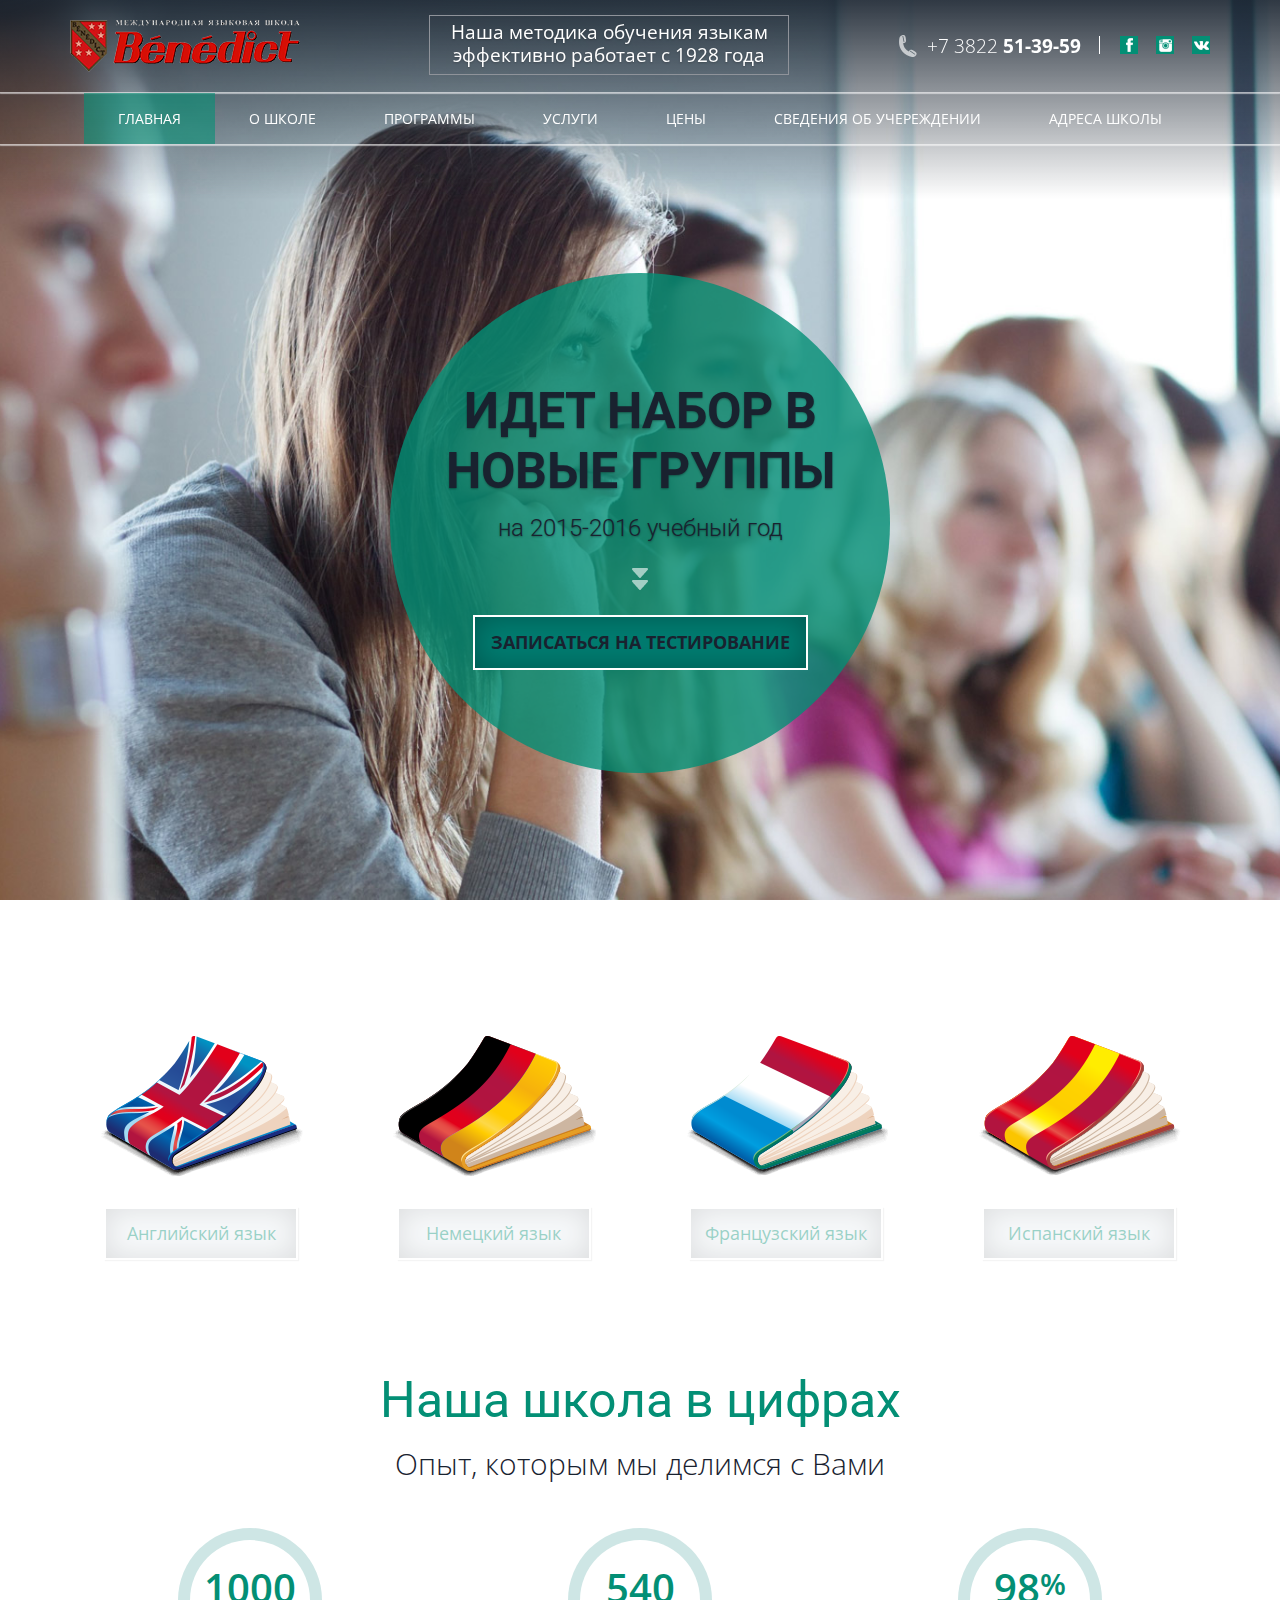
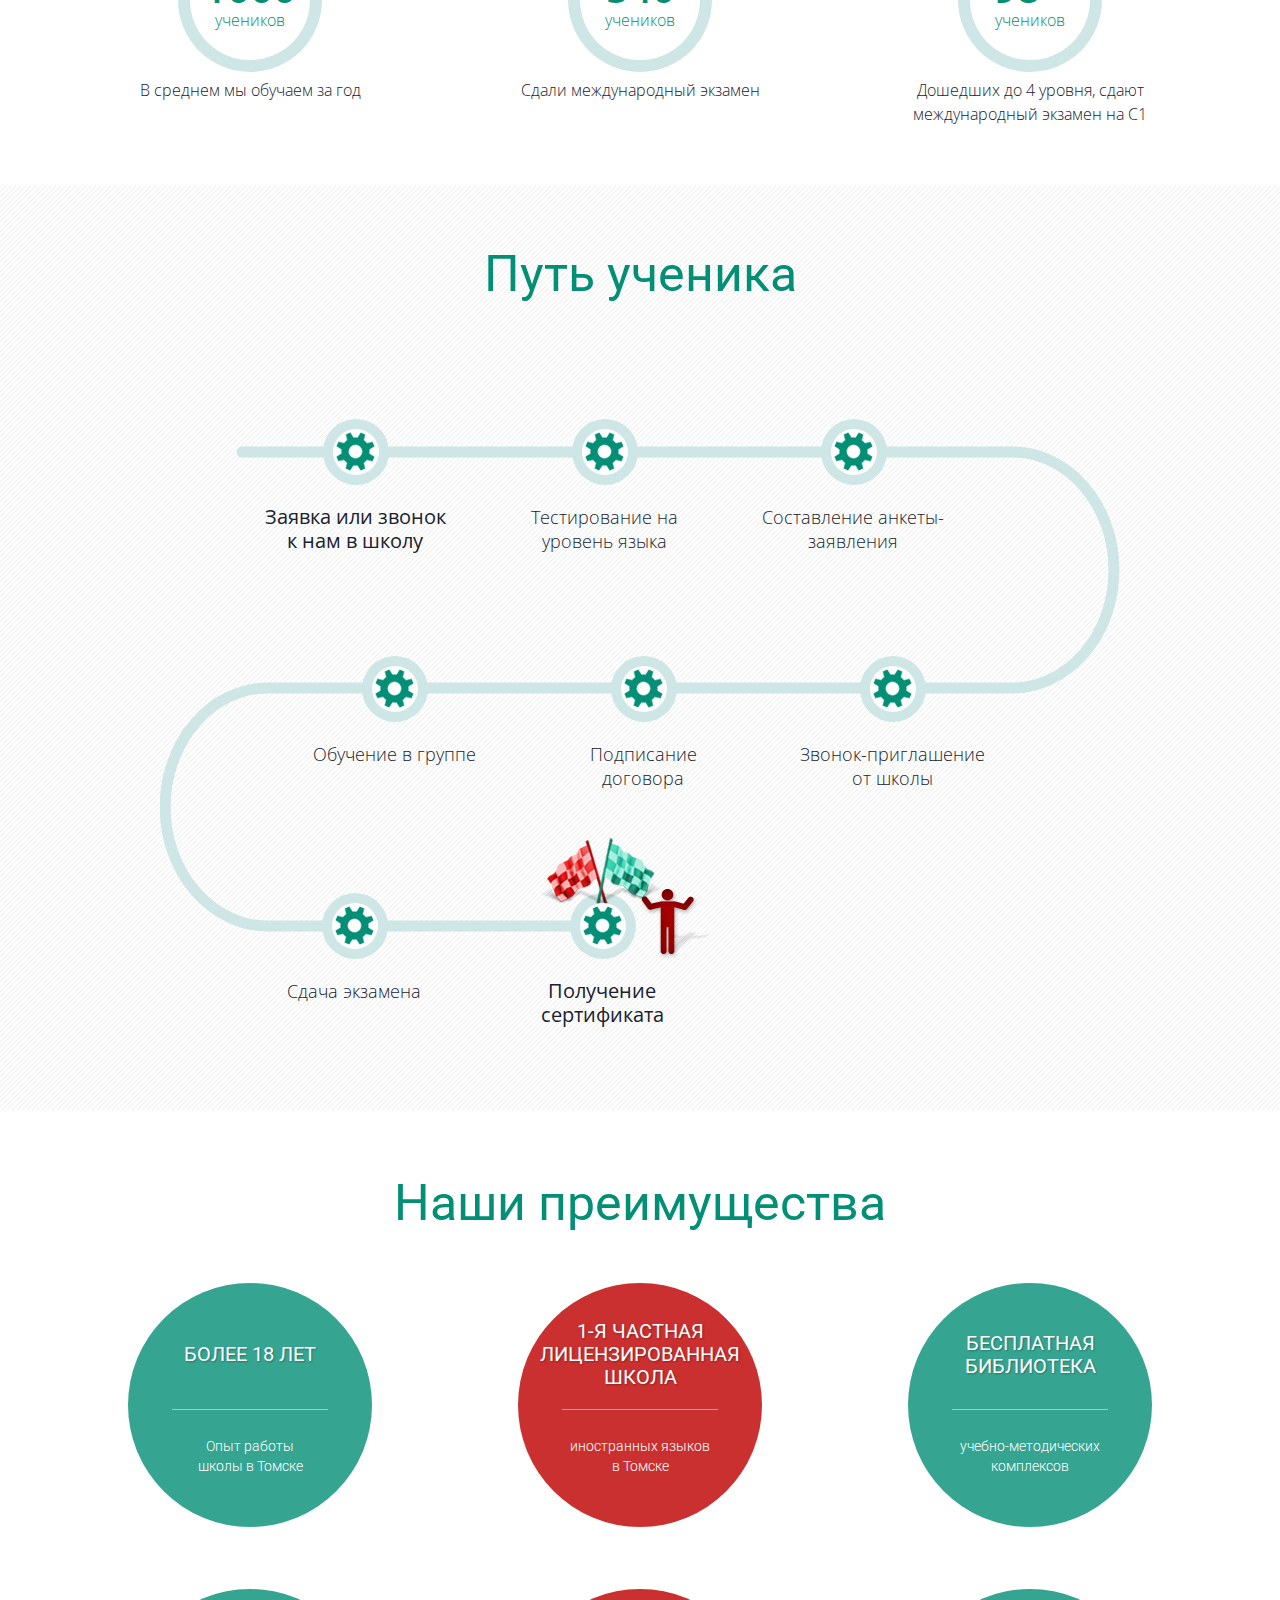
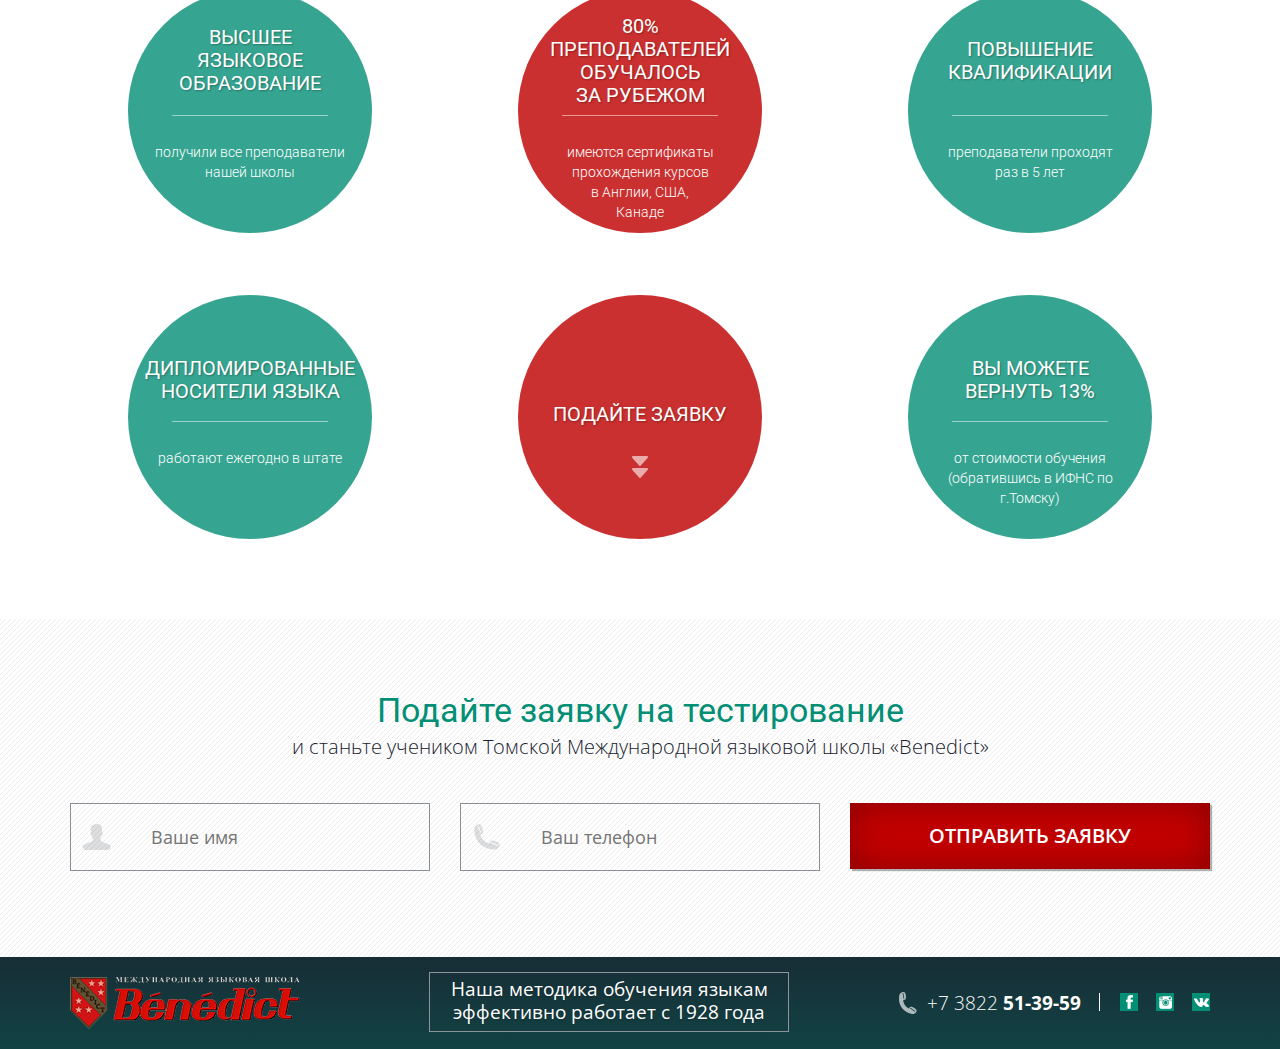
==== commit ff400731: "sdfghjk" ====
--- a/index.html
+++ b/index.html
@@ -12,6 +12,9 @@
 <body>
     <header id="header">
         <div class="background"></div>
+        <div class="mobile-btn">
+            <div class="mobile-btn-el"></div>
+        </div>
         <div class="container main-elements">
             <div class="intro-block">
                 <a class="logo" href="#"></a>
@@ -28,6 +31,39 @@
         </div>
         <div class="line"></div>
         <div class="container">
+            <ul class="nav">
+                <li><a class="active" href="index.html">Главная</a></li>
+                <li><a href="about.html">О школе</a></li>
+                <li><a href="programs.html">Программы </a></li>
+                <li class="menu-item-has-children">
+                    <a href="services.html">Услуги</a>
+                    <ul class="sub-menu">
+                        <li><a href="#">Групповые занятия</a></li>
+                        <li><a href="#">Индивидуальные занятия</a></li>
+                        <li><a href="#">Курсы по подготовке к ЕГЭ</a></li>
+                        <li><a href="#">Курс интенсивного обучения языку для взрослых</a></li>
+                        <li><a href="#">Корпоративное обучение</a></li>
+                        <li><a href="#">Практика английского языка с иностранцем</a></li>
+                        <li><a href="#">Летние курсы для взрослых</a></li>
+                        <li><a href="#">Летние площадки для школьников 3-6 классов</a></li>
+                        <li><a href="#">Групповые поездки за рубеж</a></li>
+                    </ul>
+                </li>
+                <li><a href="prices.html">Цены</a></li>
+                <li><a href="data.html">Сведения об учереждении</a></li>
+                <li><a href="addresses.html">Адреса Школы</a></li>
+            </ul>
+        </div>
+        <div class="line"></div>
+    </header>
+    <div class="mobile-menu">
+        <div class="mobile-btn">
+            <div class="mobile-btn-el"></div>
+        </div>
+        <div class="container">
+            <div class="intro-block">
+                <a class="logo" href="#"></a>
+            </div>
             <ul class="nav">
                 <li><a href="#">Главная</a></li>
                 <li><a class="active" href="#">О школе</a></li>
@@ -51,8 +87,7 @@
                 <li><a href="#">Адреса Школы</a></li>
             </ul>
         </div>
-        <div class="line"></div>
-    </header>
+    </div>
     <div class="main-banner main">
         <div class="wrapper">
             <div class="round">
@@ -390,6 +425,7 @@
     </div>
     <div id="pop-overlay"></div>
     <script src="js/vendor.js"></script>
+    <script src="js/menu.js"></script>
     <!--<script type="text/javascript" src="js/bootstrap.js"></script>-->
     <script type="text/javascript" src="js/common.js"></script>
     <script type="text/javascript" src="js/index.js"></script>
--- a/style.css
+++ b/style.css
@@ -4,17 +4,18 @@
 body{
 	font-family:'Open Sans',sans-serif;
 	color:#19222f;
+	min-width: 330px;
+	overflow-x: hidden;
 }
 body.fixed-width{
-	min-width:980px;
+	min-width:330px;
 }
 body.popup-visible{
 	overflow:hidden;
 }
-@media only screen and (max-width: 767px) {
-	body {
-		min-width: 300px !important;
-	}
+body.active {
+	height: 100vh;
+	overflow: hidden;
 }
 h2{
 	margin:0;
@@ -88,12 +89,12 @@
 	-webkit-box-sizing:content-box;
 	box-sizing:content-box
 }
-#header .nav{
+#header .nav, .mobile-menu .nav{
 	text-align:center;
 	text-transform:uppercase;
 	font-size:0;
 }
-#header .nav>li>a{
+#header .nav>li>a, .mobile-menu .nav>li>a{
 	margin-bottom:0;
 	padding:16px 20px 15px;
 	color:#fff;
@@ -102,7 +103,7 @@
 	-webkit-transition:all .2s ease-out;
 	transition:all .2s ease-out
 }
-#header .nav>li>a:hover,#header .nav>li>a:focus{
+#header .nav>li>a:hover,#header .nav>li>a:focus, .mobile-menu .nav>li>a:hover, .mobile-menu .nav>li>a:focus{
 	background:#03BA9E;
 	background:rgba(3,186,158,.6);
 }
@@ -120,6 +121,133 @@
 }
 #header .menu-item-has-children:hover .sub-menu{
 	display:block;
+}
+.mobile-btn {
+	display: none;
+	position: absolute;
+	left: 15px;
+	top: 20px;
+	width: 26px;
+	height: 22px;
+	z-index: 1;
+}
+.mobile-btn .mobile-btn-el{
+	position: absolute;
+	border-radius: 4px;
+	top: 9px;
+	left: 0;
+	width: 100%;
+	height: 4px;
+	background-color: #ffffff;
+	opacity: 1;
+	-webkit-transition: all 0.3s;
+	-moz-transition: all 0.3s;
+	-ms-transition: all 0.3s;
+	-o-transition: all 0.3s;
+	transition: all 0.3s;
+}
+.mobile-btn::before {
+    content: '';
+    position: absolute;
+    border-radius: 4px;
+    left: 0;
+    top: 0;
+    width: 100%;
+    height: 4px;
+    background-color: #ffffff;
+    -webkit-transform-origin: left;
+    -moz-transform-origin: left;
+    -ms-transform-origin: left;
+    -o-transform-origin: left;
+    transform-origin: left;
+    -webkit-transition: all 0.3s;
+    -moz-transition: all 0.3s;
+    -ms-transition: all 0.3s;
+    -o-transition: all 0.3s;
+    transition: all 0.3s;
+}
+.mobile-btn::after {
+	content: '';
+	position: absolute;
+    border-radius: 4px;
+    left: 0;
+    bottom: 0;
+    width: 100%;
+    height: 4px;
+    background-color: #ffffff;
+    -webkit-transform-origin: left;
+    -moz-transform-origin: left;
+    -ms-transform-origin: left;
+    -o-transform-origin: left;
+    transform-origin: left;
+    -webkit-transition: all 0.3s;
+    -moz-transition: all 0.3s;
+    -ms-transition: all 0.3s;
+    -o-transition: all 0.3s;
+    transition: all 0.3s;
+}
+.mobile-btn.active::after {
+    -webkit-transform: rotate(-45deg);
+    -moz-transform: rotate(-45deg);
+    -ms-transform: rotate(-45deg);
+    -o-transform: rotate(-45deg);
+    transform: rotate(-45deg);
+}
+.mobile-btn.active::before {
+    -webkit-transform: rotate(45deg);
+    -moz-transform: rotate(45deg);
+    -ms-transform: rotate(45deg);
+    -o-transform: rotate(45deg);
+    transform: rotate(45deg);
+}
+.mobile-btn.active .mobile-btn-el {
+	opacity: 0;
+}
+.mobile-menu {
+	display: none;
+	position: absolute;
+	z-index: 100;
+	top: -200%;
+	left: 0;
+	width: 100%;
+	height: 100vh;
+	box-sizing: border-box;
+	padding: 62px 0 20px;
+	overflow-y: auto;
+	overflow-x: hidden;
+	background:#19232F;
+	-webkit-transition: all 0.5s;
+	-moz-transition: all 0.5s;
+	-ms-transition: all 0.5s;
+	transition: all 0.5s;
+}
+.mobile-menu.active {
+	top: 0;
+}
+.mobile-menu .sub-menu {
+	display: block;
+	padding: 15px 0;
+	font-size: 14px;
+	line-height: 20px;
+	list-style-type: none;
+}
+.mobile-menu .sub-menu ul{
+	padding-left:0;
+	list-style:none;
+}
+.mobile-menu .sub-menu li{
+	padding:7px 30px;
+	min-width:270px;
+}
+.mobile-menu .sub-menu li a{
+	background:0 0;
+	padding:0;
+	color:#ffffff;
+	white-space:normal;
+}
+.mobile-menu .sub-menu li a:hover,.mobile-menu .sub-menu li a:focus,.mobile-menu .sub-menu li a.active{
+	color:#038f75;
+	text-decoration:none;
 }
 #header .sub-menu{
 	position:absolute;
@@ -198,6 +326,12 @@
 		top: 0;
 		width: 100%;
 		z-index: 100;
+	}
+	.mobile-btn {
+		display: block;
+	}
+	.mobile-menu {
+		display: block;
 	}
 }
 @media only screen and (min-width:992px){
@@ -896,6 +1030,24 @@
 	width:100%;
 	height:100%;
 }
+@media only screen and (max-width: 1100px) {
+	.learner-section .svg {
+		position: absolute;
+		-webkit-transform: scale(0.7);
+		-moz-transform: scale(0.7);
+		-ms-transform: scale(0.7);
+		transform: scale(0.7);
+		top: 0;
+		left: calc(50% - 478px);
+	}
+	.learner-section .container {
+		position: relative;
+		height: 556px;
+	}
+	.learner-section .svg svg circle {
+		display: none !important;
+	}
+}
 @media only screen and (max-width: 767px) {
 	.learner-section .svg {
 		position: absolute;
@@ -916,32 +1068,14 @@
 }
 @media only screen and (max-width: 500px) {
 	.learner-section .svg {
-		-webkit-transform: scale(0.31);
-		-moz-transform: scale(0.31);
-		-ms-transform: scale(0.31);
-		transform: scale(0.31);
+		-webkit-transform: scale(0.33);
+		-moz-transform: scale(0.33);
+		-ms-transform: scale(0.33);
+		transform: scale(0.33);
 		top: -133px;
 	}
 	.learner-section .container {
 		height: 300px;
-	}
-}
-@media only screen and (max-width: 1100px) {
-	.learner-section .svg {
-		position: absolute;
-		-webkit-transform: scale(0.7);
-		-moz-transform: scale(0.7);
-		-ms-transform: scale(0.7);
-		transform: scale(0.7);
-		top: 0;
-		left: calc(50% - 478px);
-	}
-	.learner-section .container {
-		position: relative;
-		height: 556px;
-	}
-	.learner-section .svg svg circle {
-		display: none !important;
 	}
 }
 .adv-section{
@@ -2340,6 +2474,19 @@
 	-ms-filter:progid:DXImageTransform.Microsoft.Alpha(opacity=100);
 	filter:alpha(opacity=100);
 }
+@media only screen and (max-width: 767px) {
+	.services-sec .menu {
+		margin: 0;
+		padding: 0;
+	}
+	.services-sec .menu li {
+		padding-left: 0;
+		width: 100%;
+	}
+	.services-sec .menu .overlay {
+		left: 0;
+	}
+}
 .services-sec .sections{
 	position:relative;
 	overflow:hidden;
@@ -2526,7 +2673,7 @@
 	position:relative;
 	margin:0 auto;
 	min-height:600px;
-	max-width:960px;
+	width:960px;
 }
 .programs-gu .svg{
 	position:absolute;
@@ -2666,6 +2813,51 @@
 	-ms-filter:progid:DXImageTransform.Microsoft.Alpha(opacity=0);
 	filter:alpha(opacity=0);
 }
+@media screen and (max-width: 1100px) {
+	.programs-gu .container {
+		position: relative;
+		height: 715px;
+	}
+	.programs-gu .content {
+		position: absolute;
+		-webkit-transform: scale(0.74);
+		-moz-transform: scale(0.74);
+		-ms-transform: scale(0.74);
+		transform: scale(0.74);
+		left: calc(50% - 480px);
+		top: 160px;
+	}
+}
+@media screen and (max-width: 767px) {
+	.programs-gu .container {
+		position: relative;
+		height: 675px;
+	}
+	.programs-gu .content {
+		position: absolute;
+		-webkit-transform: scale(0.5);
+		-moz-transform: scale(0.5);
+		-ms-transform: scale(0.5);
+		transform: scale(0.5);
+		left: calc(50% - 480px);
+		top: 190px;
+	}
+}
+@media screen and (max-width: 500px) {
+	.programs-gu .container {
+		position: relative;
+		height: 675px;
+	}
+	.programs-gu .content {
+		position: absolute;
+		-webkit-transform: scale(0.33);
+		-moz-transform: scale(0.33);
+		-ms-transform: scale(0.33);
+		transform: scale(0.33);
+		left: calc(50% - 480px);
+		top: 250px;
+	}
+}
 .scheme-sec{
 	padding:50px 0 102px;
 	background:#f6f7f8;
@@ -2678,10 +2870,12 @@
 }
 .scheme-sec .container{
 	width:980px;
+	position: relative;
 }
 .scheme-sec .content{
 	position:relative;
 	margin:54px auto 0;
+	width: 950px;
 }
 .scheme-sec .subtitle{
 	font-size:28px;
@@ -2693,6 +2887,7 @@
 .scheme-sec .svg{
 	position:relative;
 	height:444px;
+	width: 100%px;
 }
 .scheme-sec .svg svg{
 	position:absolute;
@@ -2873,6 +3068,64 @@
 	letter-spacing:3px;
 	text-align:center;
 }
+@media only screen and (max-width: 1100px) {
+	.scheme-sec .container {
+		width: auto;
+		max-width: 980px;
+	}
+	.scheme-sec .content {
+		position: absolute;
+		-webkit-transform: scale(0.7);
+		-moz-transform: scale(0.7);
+		-ms-transform: scale(0.7);
+		transform: scale(0.7);
+		left: calc(50% - 480px);
+		top: 0;
+	}
+	.scheme-sec .text {
+		width: auto;
+		padding-left: 0;
+		margin: 0 auto;
+		margin-top: 360px;
+		max-width: 610px;
+	}
+}
+@media only screen and (max-width: 767px) {
+	.scheme-sec .container {
+		width: auto;
+	}
+	.scheme-sec .content {
+		position: absolute;
+		-webkit-transform: scale(0.5);
+		-moz-transform: scale(0.5);
+		-ms-transform: scale(0.5);
+		transform: scale(0.5);
+		left: calc(50% - 480px);
+		top: -20px;
+	}
+	.scheme-sec .text {
+		width: auto;
+		padding-left: 0;
+		margin-top: 320px;
+	}
+}
+@media only screen and (max-width: 500px) {
+	.scheme-sec .content {
+		position: absolute;
+		-webkit-transform: scale(0.33);
+		-moz-transform: scale(0.33);
+		-ms-transform: scale(0.33);
+		transform: scale(0.33);
+		left: calc(50% - 480px);
+		top: -20px;
+	}
+	.scheme-sec .text {
+		margin-top: 220px;
+	}
+	.scheme-sec .text h3 {
+		font-size: 30px;
+	}
+}
 .programs-sc{
 	padding:114px 0 84px;
 	background:url(img/cornered-bg.jpg) center center no-repeat;
@@ -2916,6 +3169,7 @@
 .programs-sc .content{
 	font-weight:300;
 	text-align:center;
+	position: relative;
 }
 .programs-sc .content .title{
 	margin-bottom:42px;
@@ -2941,6 +3195,7 @@
 }
 .programs-sc .content .svg{
 	position:relative;
+	width: 960px;
 }
 .programs-sc .content .svg:before{
 	content:" ";
@@ -3008,6 +3263,56 @@
 	font-size:18px;
 	line-height:24px;
 }
+@media only screen and (max-width: 1100px) {
+	.programs-sc .container {
+		width: auto;
+		max-width: 980px;
+	}
+	.programs-sc .content {
+		height: 252px;
+	}
+	.programs-sc .content .svg {
+		position: absolute;
+		-webkit-transform: scale(0.7);
+		-moz-transform: scale(0.7);
+		-ms-transform: scale(0.7);
+		transform: scale(0.7);
+		left: calc(50% - 480px);
+		top: 70px;
+	}
+}
+@media only screen and (max-width: 767px) {
+	.programs-sc .item-list .col {
+		width: 100%;
+		padding: 26px 35px 0;
+	}
+	.programs-sc .content {
+		height: 252px;
+	}
+	.programs-sc .content .svg {
+		position: absolute;
+		-webkit-transform: scale(0.5);
+		-moz-transform: scale(0.5);
+		-ms-transform: scale(0.5);
+		transform: scale(0.5);
+		left: calc(50% - 480px);
+		top: 90px;
+	}
+}
+@media only screen and (max-width: 500px) {
+	.programs-sc .content {
+		height: 252px;
+	}
+	.programs-sc .content .svg {
+		position: absolute;
+		-webkit-transform: scale(0.33);
+		-moz-transform: scale(0.33);
+		-ms-transform: scale(0.33);
+		transform: scale(0.33);
+		left: calc(50% - 480px);
+		top: 110px;
+	}
+}
 .program-ch{
 	padding:70px 0 66px;
 	background:url(img/childish-bg.jpg) center center no-repeat;
@@ -3152,6 +3457,42 @@
 	width:26px;
 	height:24px;
 }
+@media only screen and (max-width: 1100px) {
+	.program-ch .container {
+		width: auto;
+	}
+}
+@media only screen and (max-width: 767px) {
+	.program-ch .text .table {
+		width: auto;
+		max-width: 400px;
+		display: block;
+		height: auto;
+		margin: 0 auto;
+	}
+	.program-ch .text .td {
+		display: block;
+		text-align: center;
+	}
+	.program-ch .text.right .table, .program-ch .text.right .rounds, .program-ch .text.left .rounds, .program-ch .text.left .table {
+		float: none;
+	}
+	.program-ch .text+.text {
+		margin-top: 0;
+	}
+	.program-ch .text {
+		margin-bottom: 40px;
+	}
+	.program-ch .rounds {
+		max-width: 170px;
+		padding: 0 !important;
+		margin: 0 auto 15px;
+	}
+	.program-ch .text.right .rounds .small {
+		right: auto;
+		left: 0;
+	}
+}
 .data-menu{
 	padding:22px 0;
 	background:url(img/cornered2-bg.jpg) center center no-repeat;
@@ -3214,6 +3555,22 @@
 	-ms-filter:progid:DXImageTransform.Microsoft.Alpha(opacity=100);
 	filter:alpha(opacity=100);
 }
+@media only screen and (max-width: 767px) {
+	.data-menu .menu {
+		margin: 0;
+		padding: 0;
+	}
+	.data-menu .menu li {
+		padding-left: 0;
+		width: 100%;
+	}
+	.data-menu .menu a {
+		display: block;
+	}
+	.data-menu .menu .overlay {
+		left: 0;
+	}
+}
 .data-main-sec{
 	padding:66px 0 76px;
 	background:url(img/advan-bg.jpg) center top no-repeat;
@@ -3379,6 +3736,21 @@
 	opacity:1;
 	-ms-filter:progid:DXImageTransform.Microsoft.Alpha(opacity=100);
 	filter:alpha(opacity=100);
+}
+@media screen and (max-width: 767px) {
+	.prices-sec .menu {
+		margin: 0;
+	}
+	.prices-sec .menu li {
+		padding-left: 0;
+		width: 100%;
+	}
+	.prices-sec .menu a {
+		width: 100%;
+	}
+	.prices-sec .menu .overlay {
+		left: 0;
+	}
 }
 .prices-sec .sections{
 	overflow:hidden;
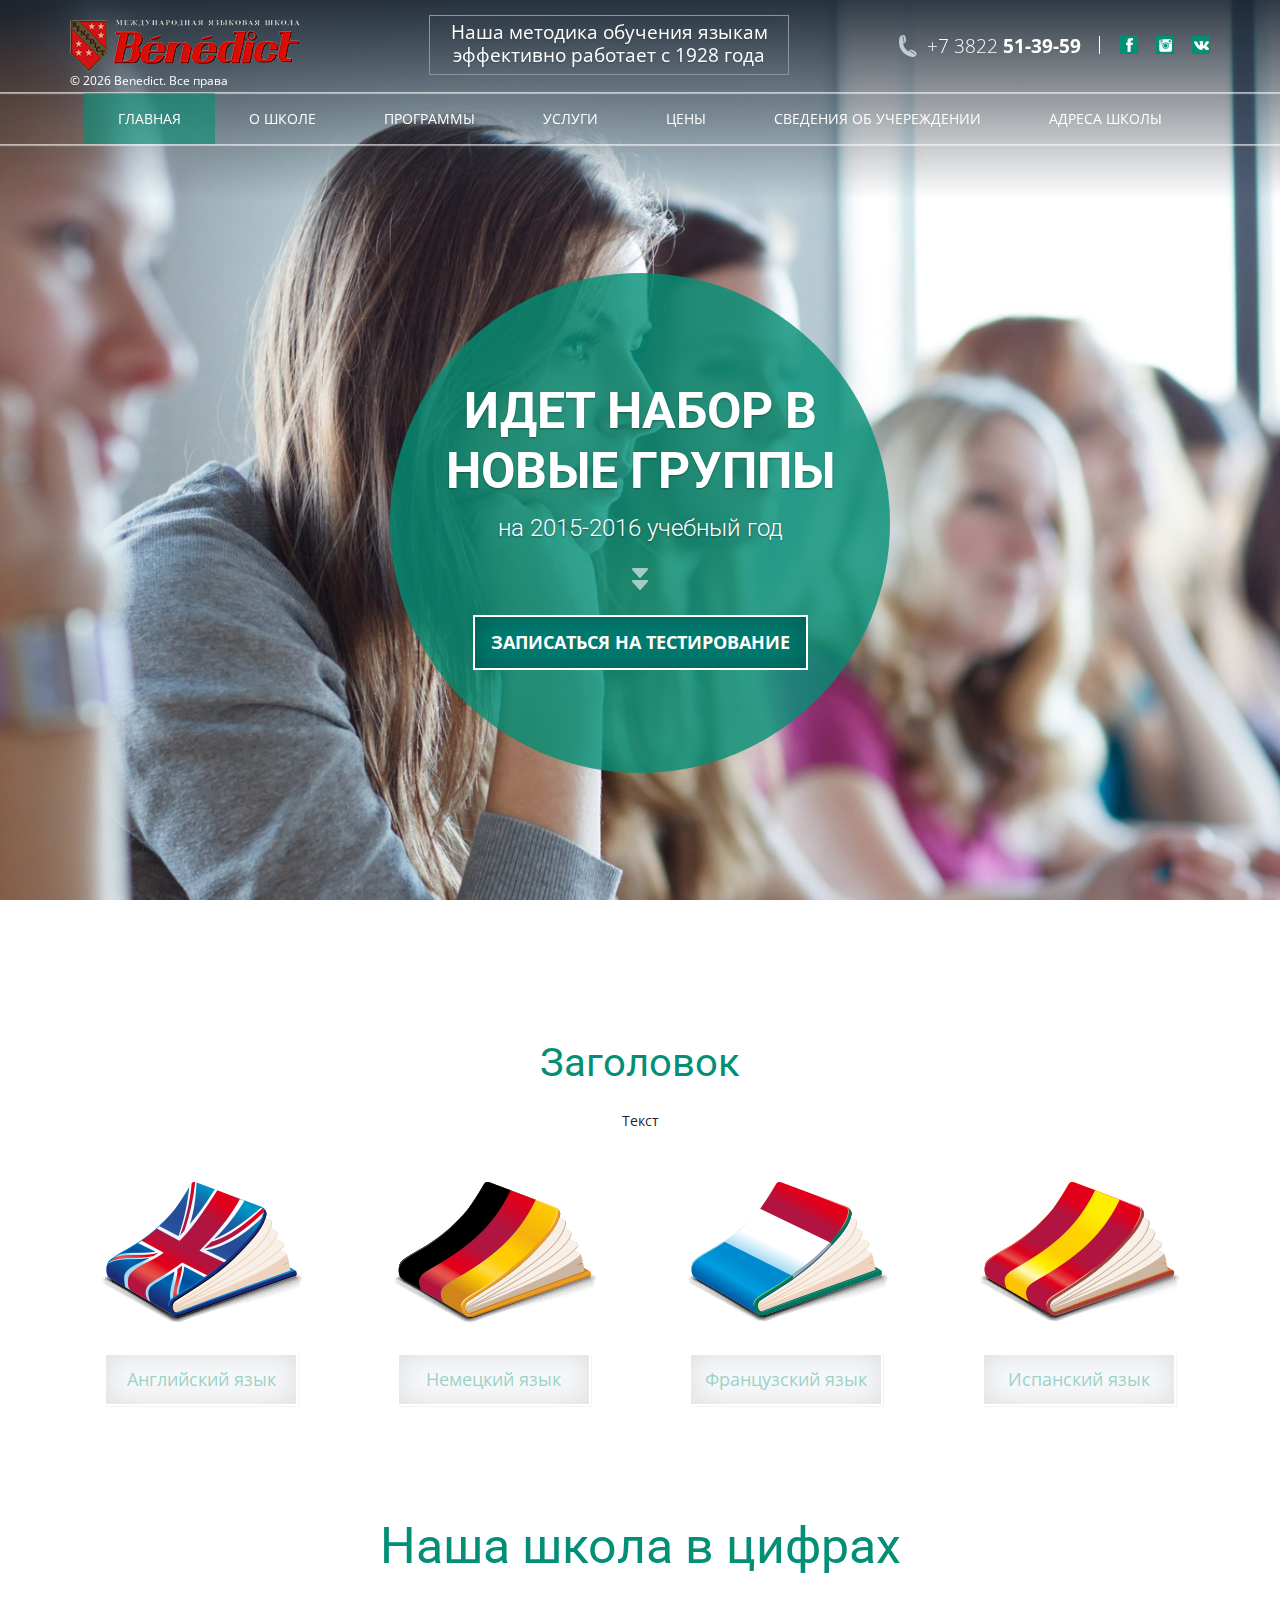
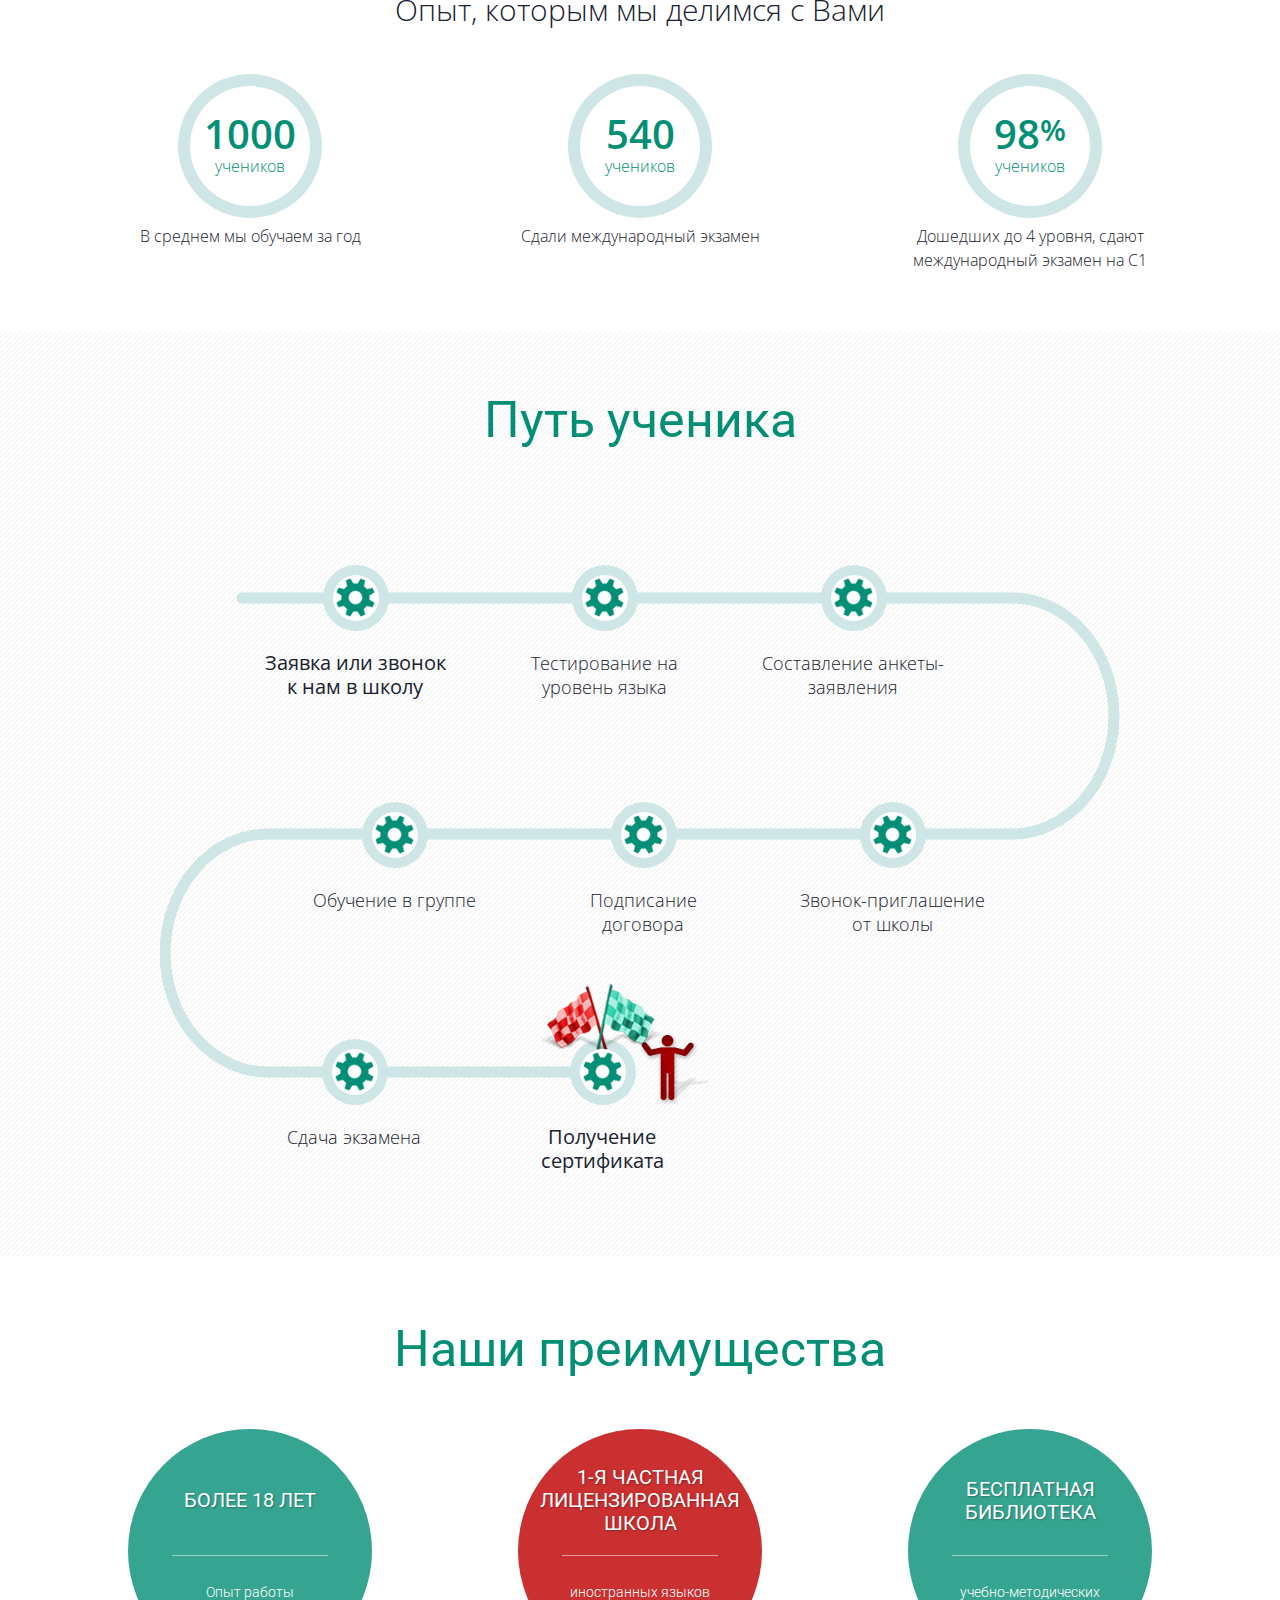
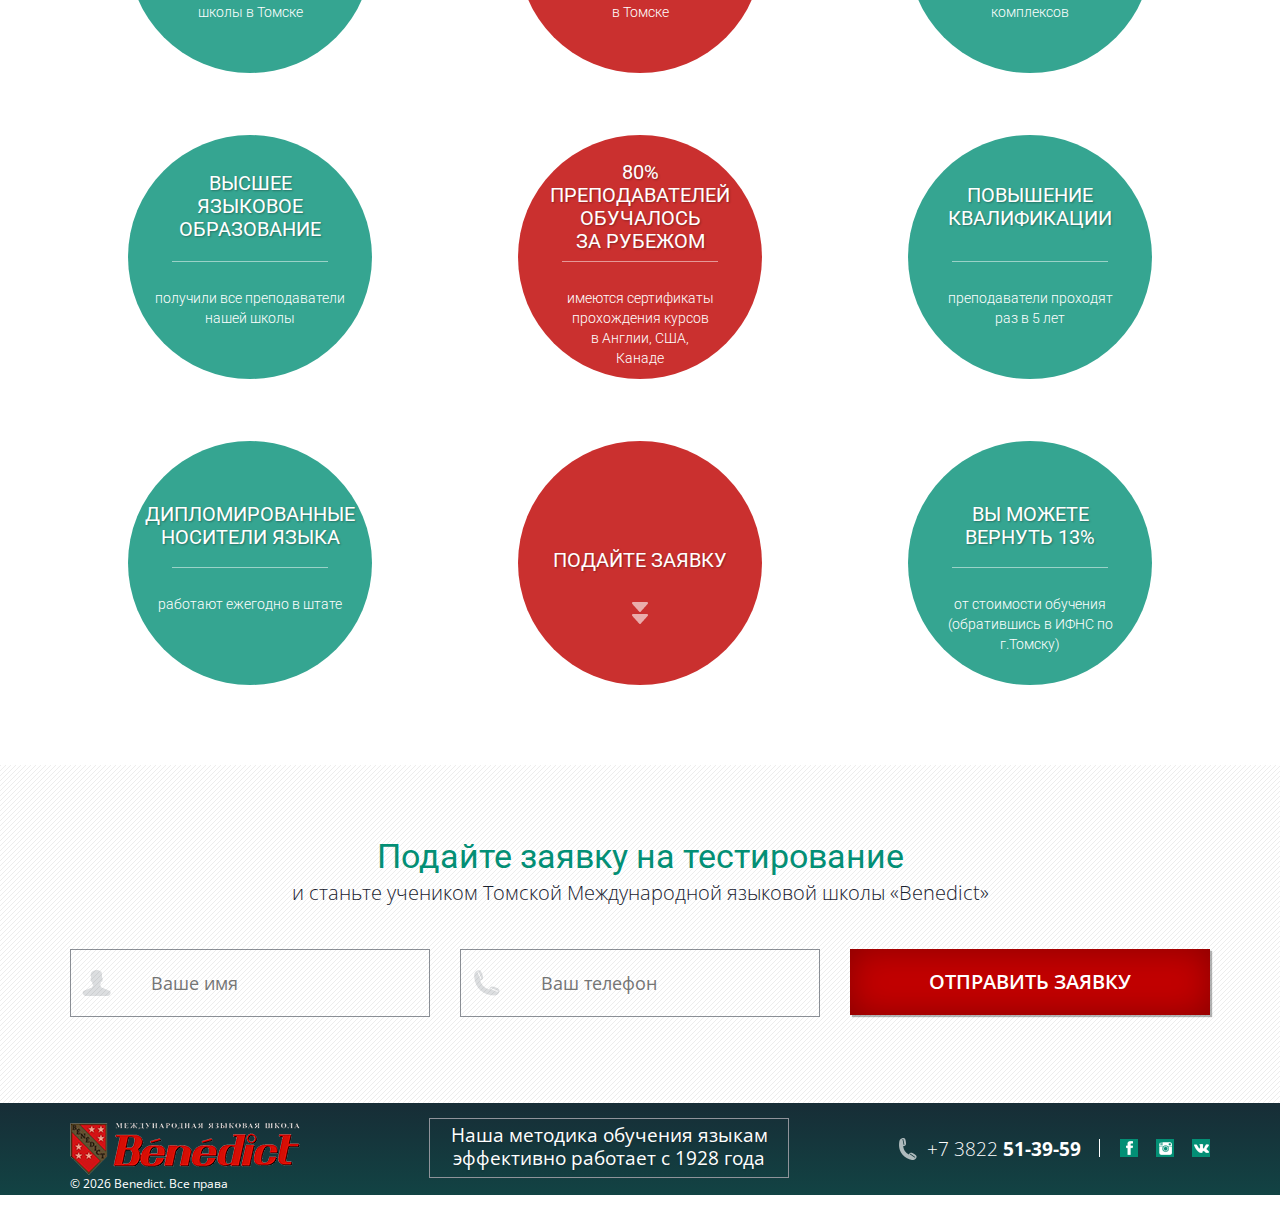
==== commit 5a332125: "dsafsdfsdf" ====
--- a/index.html
+++ b/index.html
@@ -17,7 +17,7 @@
         </div>
         <div class="container main-elements">
             <div class="intro-block">
-                <a class="logo" href="#"></a>
+                <a class="logo" href="#"><p>© <span class="date-span"></span> Benedict. Все права защищены.</p></a>
                 <div class="method">Наша методика обучения языкам эффективно работает с 1928 года</div>
                 <div class="contacts">
                     <a class="phone" href="#">+7 3822 <b>51-39-59</b></a>
@@ -62,14 +62,14 @@
         </div>
         <div class="container">
             <div class="intro-block">
-                <a class="logo" href="#"></a>
+                <a class="logo" href="#"><p>© <span class="date-span"></span> Benedict. Все права защищены.</p></a>
             </div>
             <ul class="nav">
-                <li><a href="#">Главная</a></li>
-                <li><a class="active" href="#">О школе</a></li>
-                <li><a href="#">Программы </a></li>
+                <li><a class="active" href="index.html">Главная</a></li>
+                <li><a href="about.html">О школе</a></li>
+                <li><a href="programs.html">Программы </a></li>
                 <li class="menu-item-has-children">
-                    <a href="#">Услуги</a>
+                    <a href="services.html">Услуги</a>
                     <ul class="sub-menu">
                         <li><a href="#">Групповые занятия</a></li>
                         <li><a href="#">Индивидуальные занятия</a></li>
@@ -82,9 +82,9 @@
                         <li><a href="#">Групповые поездки за рубеж</a></li>
                     </ul>
                 </li>
-                <li><a href="#">Цены</a></li>
-                <li><a href="#">Сведения об учереждении</a></li>
-                <li><a href="#">Адреса Школы</a></li>
+                <li><a href="prices.html">Цены</a></li>
+                <li><a href="data.html">Сведения об учереждении</a></li>
+                <li><a href="addresses.html">Адреса Школы</a></li>
             </ul>
         </div>
     </div>
@@ -106,6 +106,8 @@
     </div>
     <section class="stat-section">
         <div class="container">
+            <h1 class="seo-title">Заголовок</h1>
+            <p class="seo-text">Текст</p>
             <div class="row languages">
                 <div class="col-sm-3">
                     <div class="language">
@@ -368,7 +370,7 @@
                     <div class="icon person"></div>
                 </div>
                 <div class="form-group col-sm-4">
-                    <input type="text" placeholder="Ваш телефон"/>
+                    <input type="tel" placeholder="Ваш телефон"/>
                     <div class="icon phone"></div>
                 </div>
                 <div class="form-group col-sm-4">
@@ -380,7 +382,7 @@
     <footer id="footer">
         <div class="container">
             <div class="intro-block">
-                <a class="logo" href="#"></a>
+                <a class="logo" href="#"><p>© <span class="date-span"></span> Benedict. Все права защищены.</p></a>
                 <div class="method">Наша методика обучения языкам эффективно работает с 1928 года</div>
                 <div class="contacts">
                     <a class="phone" href="#">+7 3822 <b>51-39-59</b></a>
@@ -404,7 +406,7 @@
                     <div class="icon person"></div>
                 </div>
                 <div class="form-group">
-                    <input type="text" placeholder="Ваш телефон"/>
+                    <input type="tel" placeholder="Ваш телефон"/>
                     <div class="icon phone"></div>
                 </div>
                 <div class="form-group">
@@ -424,8 +426,9 @@
         </div>
     </div>
     <div id="pop-overlay"></div>
-    <script src="js/vendor.js"></script>
-    <script src="js/menu.js"></script>
+    <script type="text/javascript" src="js/vendor.js"></script>
+    <script type="text/javascript" src="js/menu.js"></script>
+    <script type="text/javascript" src="js/jquery.inputmask.bundle.js"></script>
     <!--<script type="text/javascript" src="js/bootstrap.js"></script>-->
     <script type="text/javascript" src="js/common.js"></script>
     <script type="text/javascript" src="js/index.js"></script>
--- a/style.css
+++ b/style.css
@@ -17,14 +17,14 @@
 	height: 100vh;
 	overflow: hidden;
 }
-h2{
+h2, h1{
 	margin:0;
 	font-size:30px;
 	line-height:36px;
 	text-align:center;
 }
 @media only screen and (min-width:768px){
-	h2{
+	h2, h1{
 		font-size:50px;
 		line-height:56px;
 	}
@@ -393,10 +393,24 @@
 }
 .intro-block .logo{
 	margin:0 auto 10px;
+	padding-bottom: 17px;
 	display:block;
 	width:230px;
-	height:52px;
+	height:69px;
 	background:url('img/logo.png') no-repeat;
+	position: relative;
+}
+.intro-block .logo p {
+	margin: 0;
+}
+.intro-block p {
+	display: block;
+	position: absolute;
+	width: 100%;
+	top: calc(100% - 17px);
+	left: 0;
+	font-size: 12px;
+	color: #ffffff;
 }
 .intro-block .method{
 	margin:0 auto 20px;
@@ -529,8 +543,8 @@
 	background-repeat:no-repeat;
 	background-size:cover;
 	background-attachment:fixed;
-	text-align:center;c
-	olor:#fff;
+	text-align:center;
+	color:#ffffff;
 }
 .main-banner.main{
 	background-image:url(img/banner-main.jpg);
@@ -685,6 +699,20 @@
 .stat-section h2{
 	margin-bottom:15px;
 }
+.stat-section .seo-title {
+	display: block;
+	width: 100%;
+	font-size: 40px;
+	margin-bottom: 20px;
+	color: #038f75;
+	text-align: center;
+}
+.stat-section .seo-text {
+	display: block;
+	font-size: 14px;
+	text-align: center;
+	margin-bottom: 50px;
+}
 .stat-section .languages{
 	margin-bottom:92px;
 }
@@ -1205,7 +1233,7 @@
 .order-section .icon.phone{
 	background-position:-212px -129px;
 }
-.order-section input[type="text"]{
+.order-section input[type="text"], .order-section input[type="tel"]{
 	width:100%;
 	border:1px solid #19222f;
 	border-color:rgba(25,34,47,.5);
@@ -1215,7 +1243,7 @@
 	line-height:24px;
 	color:#19222f;
 }
-.order-section input[type="text"]:hover+.icon,.order-section input[type="text"]:focus+.icon{
+.order-section input[type="text"]:hover+.icon,.order-section input[type="text"]:focus+.icon, .order-section input[type="tel"]:hover+.icon, .order-section input[type="tel"]:focus+.icon{
 	opacity:.5;
 	-ms-filter:progid:DXImageTransform.Microsoft.Alpha(opacity=50);
 	filter:alpha(opacity=50);
@@ -1332,6 +1360,10 @@
 .map-sec .map{
 	height:450px;
 }
+.map-sec iframe {
+	width: 100% !important;
+	height: 450px !important;
+}
 .news-sec{
 	padding:66px 0 90px;
 	background:url(img/stat-bg.jpg) center bottom no-repeat;
@@ -1601,6 +1633,18 @@
 	margin-bottom:46px;
 	color:#be0000;
 }
+.founder-sec .col-md-6.photo.mobile {
+	display: none;
+}
+@media only screen and (max-width: 767px) {
+	.founder-sec .col-md-6.photo {
+		display: none;
+	}
+	.founder-sec .col-md-6.photo.mobile {
+		display: block;
+		margin-bottom: 40px;
+	}
+}
 .founder-sec .items{
 	padding-right:70px;
 }
@@ -1958,6 +2002,18 @@
 	font-weight:300;
 	color:#071131;
 }
+.sertification-sec .sert.mobile {
+	display: none;
+}
+@media only screen and (max-width: 767px) {
+	.sertification-sec .sert {
+		display: none;
+	}
+	.sertification-sec .sert.mobile {
+		display: block;
+		margin-bottom: 40px;
+	}
+}
 .sertification-sec h2{
 	margin-bottom:38px;
 }
@@ -1996,6 +2052,7 @@
 	position:relative;
 	overflow:hidden;
 	background:#eaeaea;
+	padding: 30px 0;
 }
 .photogallery .larges .container{
 	position:relative;
@@ -2080,6 +2137,12 @@
 	overflow:hidden;
 	text-align:center;
 	background:#eaeaea;
+	display: none;
+}
+@media only screen and (max-width: 767px) {
+	.photogallery .smalls {
+		display: block;
+	}
 }
 .photogallery .smalls .container{
 	max-width:243px;
@@ -2167,6 +2230,11 @@
 	margin-top:-45px;
 	z-index:2;
 }
+@media only screen and (max-width: 767px) {
+	.photogallery .arrow {
+		display: none !important;
+	}
+}
 .photogallery .arrow:hover,.photogallery .arrow:focus{
 	transform:scale(1.4);
 }
@@ -2219,6 +2287,7 @@
 .photogallery .title-row{
 	padding:40px 0;
 	line-height:24px;
+	display: none;
 }
 .photogallery .title-row .title{
 	float:left;
@@ -2252,6 +2321,9 @@
 	overflow:hidden;
 	padding:58px 0 54px;
 	background:url(img/brick-wall.jpg);
+}
+.reviews-sec .col-md-6 {
+	width: 100%;
 }
 .reviews-sec h2{
 	margin-bottom:46px;
@@ -2494,6 +2566,20 @@
 .services-sec .section{
 	padding:60px 0;
 }
+.services-sec .section .seo-title{
+	display: block;
+	width: 100%;
+	text-align: center;
+	color: #038f75;
+	font-size: 40px;
+	margin: 50px 0 20px;
+}
+.services-sec .section .seo-text {
+	display: block;
+	font-size: 14px;
+	width: 100%;
+	text-align: center;
+}
 .services-sec .section.moving{
 	position:absolute;
 	top:0;
@@ -2827,6 +2913,9 @@
 		left: calc(50% - 480px);
 		top: 160px;
 	}
+	.programs-gu .content svg polyline, .programs-gu .content svg line {
+		display: none !important;
+	}
 }
 @media screen and (max-width: 767px) {
 	.programs-gu .container {
@@ -3082,6 +3171,9 @@
 		left: calc(50% - 480px);
 		top: 0;
 	}
+	.scheme-sec .content svg path, .scheme-sec .content svg line{
+		display: none !important;
+	}
 	.scheme-sec .text {
 		width: auto;
 		padding-left: 0;
@@ -3280,6 +3372,9 @@
 		left: calc(50% - 480px);
 		top: 70px;
 	}
+	.programs-sc .content svg path, .programs-sc .content svg line{
+		display: none !important;
+	}
 }
 @media only screen and (max-width: 767px) {
 	.programs-sc .item-list .col {
@@ -3613,6 +3708,14 @@
 }
 .data-license-sec .row{
 	position:relative;
+}
+@media only screen and (max-width: 767px) {
+	.data-license-sec .row {
+		text-align: center;
+	}
+	.data-license-sec .text-block {
+		text-align: center;
+	}
 }
 .data-license-sec .round{
 	position:absolute;
@@ -4247,7 +4350,7 @@
 .popup-form .icon.phone{
 	background-position:-212px -129px;
 }
-.popup-form input[type="text"]{
+.popup-form input[type="text"], .popup-form input[type="tel"]{
 	width:100%;
 	border:1px solid #19222f;
 	border-color:rgba(25,34,47,.5);
@@ -4256,7 +4359,7 @@
 	line-height:24px;
 	color:#19222f;
 }
-.popup-form input[type="text"]:hover+.icon,.popup-form input[type="text"]:focus+.icon{
+.popup-form input[type="text"]:hover+.icon,.popup-form input[type="text"]:focus+.icon,.popup-form input[type="tel"]:hover+.icon,.popup-form input[type="tel"]:focus+.icon{
 	opacity:.5;
 	-ms-filter:progid:DXImageTransform.Microsoft.Alpha(opacity=50);
 	filter:alpha(opacity=50);
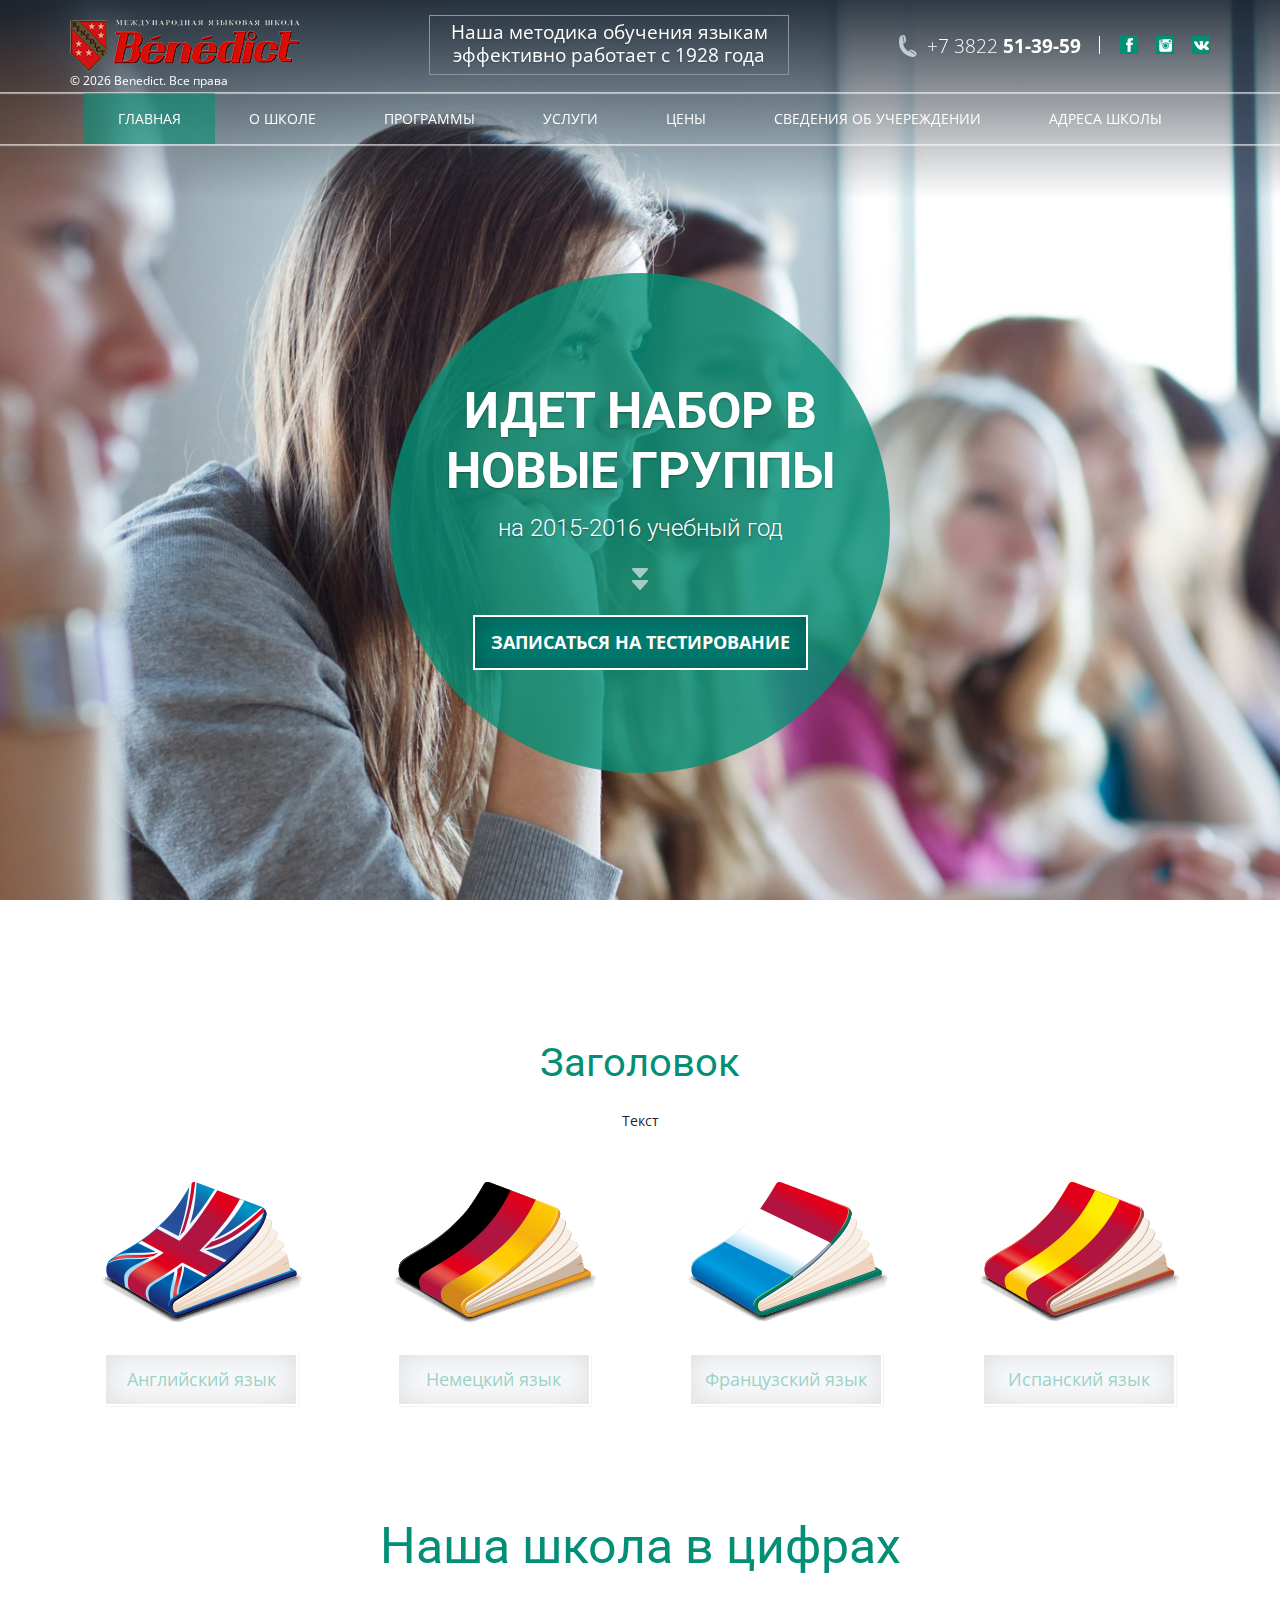
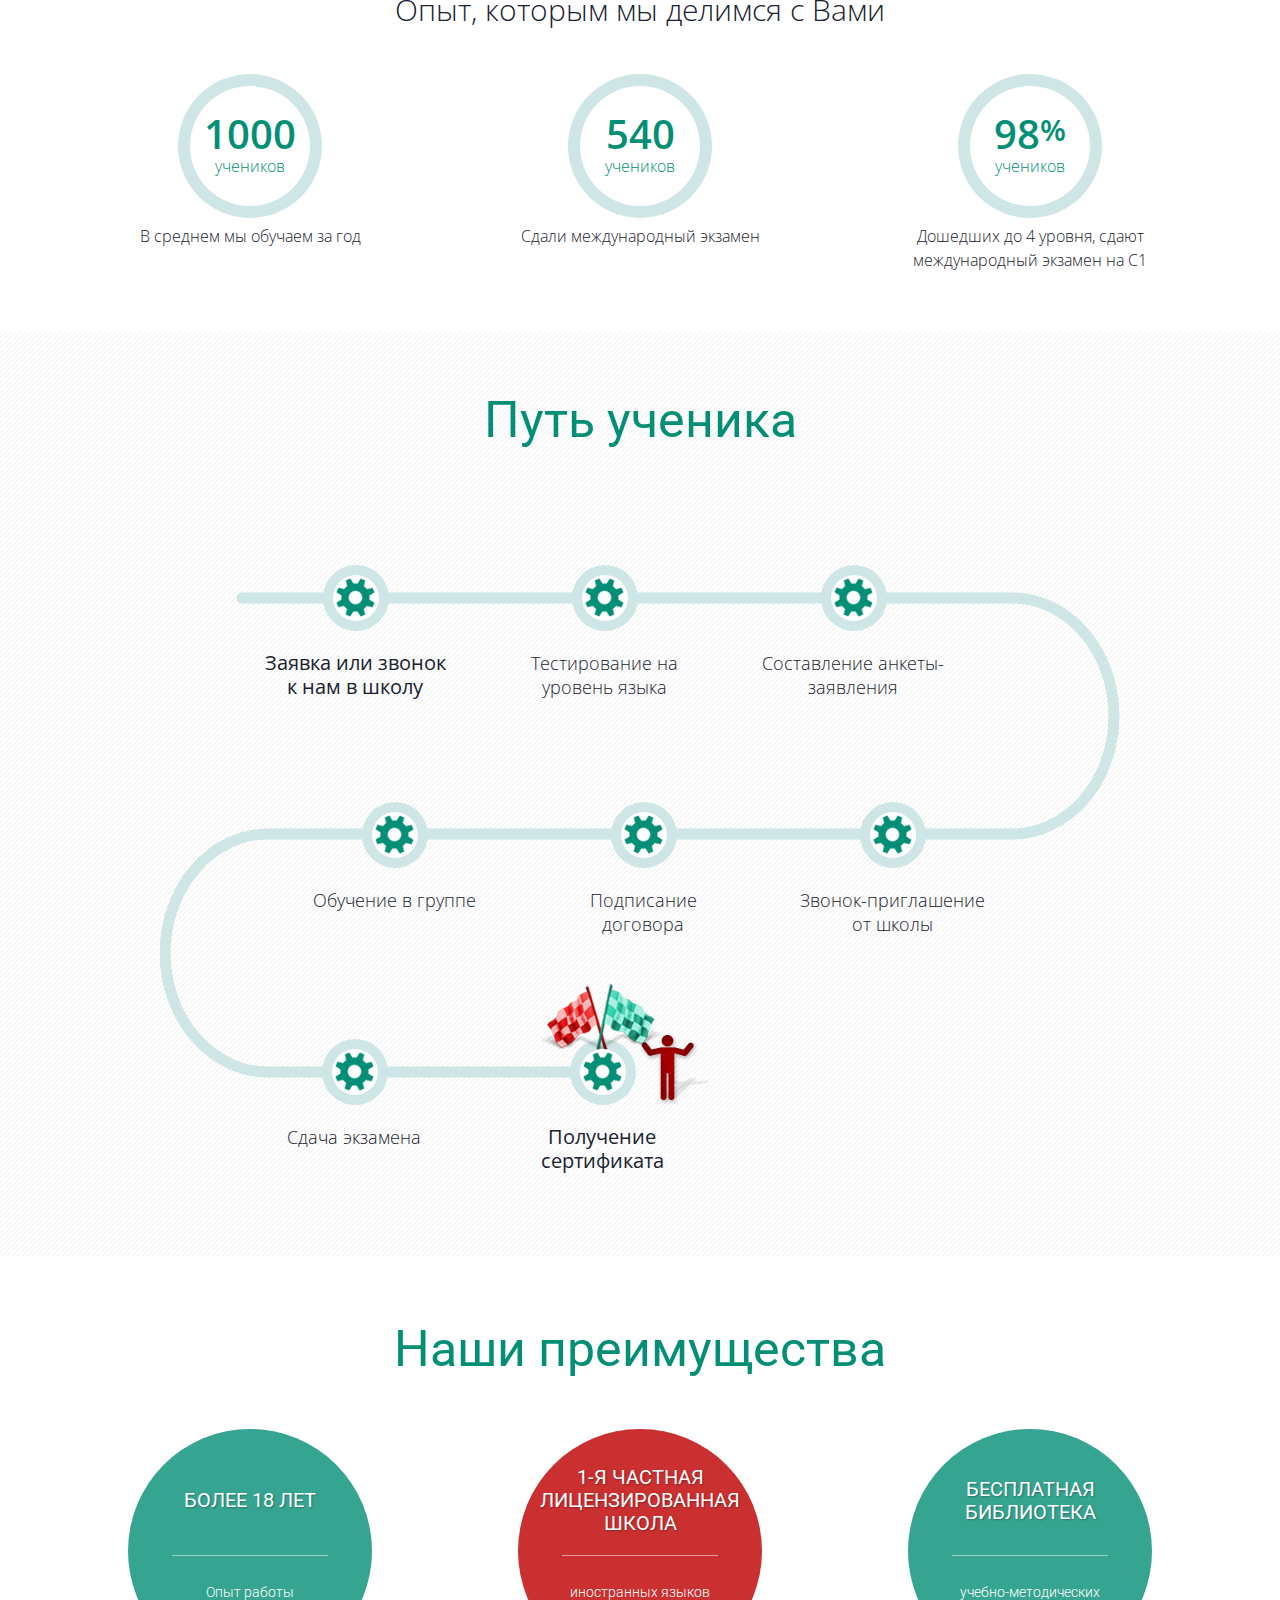
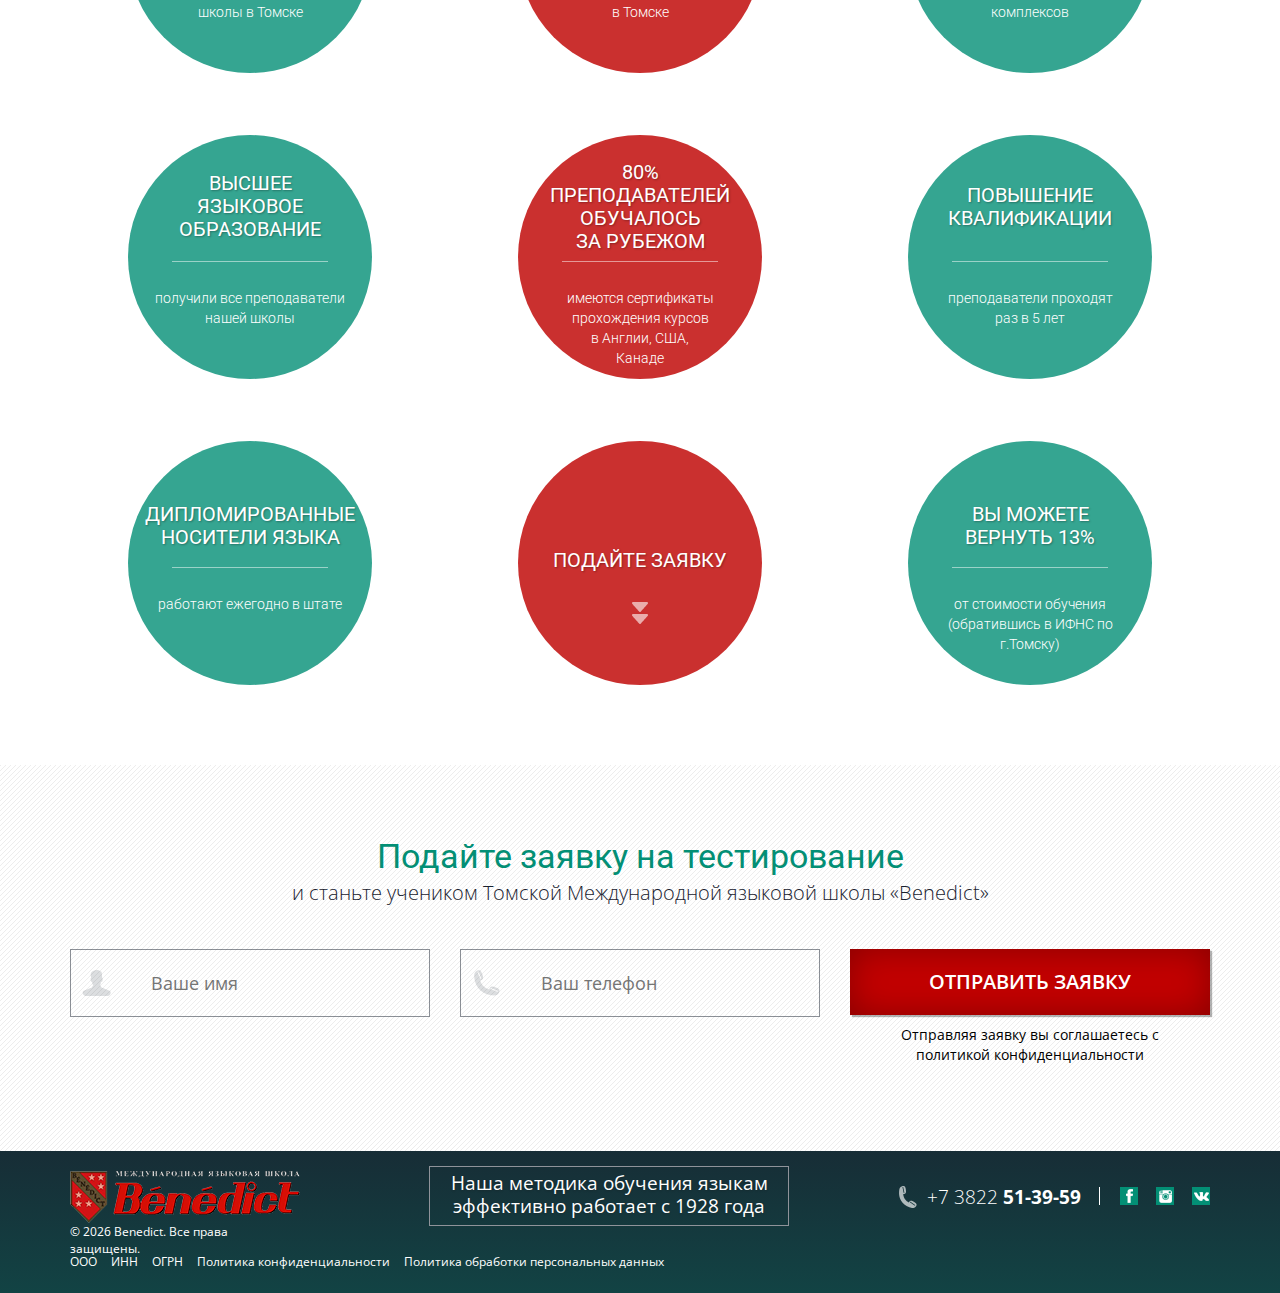
==== commit a4891cfe: "sfdvdsfv" ====
--- a/index.html
+++ b/index.html
@@ -375,6 +375,7 @@
                 </div>
                 <div class="form-group col-sm-4">
                     <input type="submit" value="Отправить заявку"/>
+                    <div class="button-text">Отправляя заявку вы соглашаетесь с<br><a href="policy.html">политикой конфиденциальности</a></div>
                 </div>
             </form>
         </div>
@@ -393,6 +394,13 @@
                     </div>
                 </div>
             </div>
+            <ul class="footer-info-list">
+                <li>ООО</li>
+                <li>ИНН</li>
+                <li>ОГРН</li>
+                <li><a href="policy.html" target="_blank">Политика конфиденциальности</a></li>
+                <li><a href="#" target="_blank">Политика обработки персональных данных</a></li>
+            </ul>
         </div>
     </footer>
     <div class="popup popup-form" id="pop-form">
@@ -411,6 +419,7 @@
                 </div>
                 <div class="form-group">
                     <input type="submit" value="Отправить заявку"/>
+                    <div class="button-text">Отправляя заявку вы соглашаетесь с<br><a href="policy.html">политикой конфиденциальности</a></div>
                 </div>
             </form>
         </div>
--- a/style.css
+++ b/style.css
@@ -687,8 +687,8 @@
 	}
 }
 @media only screen and (max-width: 767px) {
-	.main-banner .wrapper {
-		padding-top: 80px;
+	.main-banner .wrapper, .main-banner .container {
+		padding-top: 80px !important;
 	}
 }
 .stat-section{
@@ -1266,6 +1266,19 @@
 .order-section input[type="submit"]:hover,.order-section input[type="submit"]:focus{
 	background:#960000;
 }
+.order-section .form-group .button-text {
+	color: #000000;
+	font-size: 14px;
+	margin-top: 10px;
+	text-align: center;
+}
+.order-section .form-group .button-text a {
+	color: #000000;
+	text-decoration: none;
+}
+.order-section .form-group .button-text a:hover {
+	text-decoration: underline;
+}
 @media only screen and (min-width:768px){
 	.order-section .round{
 		padding:72px 40px 0;
@@ -4377,6 +4390,19 @@
 	-webkit-box-shadow:2px 2px 1px rgba(0,0,0,.3),inset 0 0 35px rgba(0,0,0,.3);
 	box-shadow:2px 2px 1px rgba(0,0,0,.3),inset 0 0 35px rgba(0,0,0,.3);
 }
+.popup-form .button-text {
+	text-align: center;
+	font-size: 14px;
+	color: #000000;
+	margin-top: 10px;
+}
+.popup-form .button-text a {
+	color: #000000;
+	text-decoration: none;
+}
+.popup-form .button-text a:hover {
+	text-decoration: underline;
+}
 .popup-news.loading .container{
 	min-height:300px;
 }
@@ -4421,4 +4447,57 @@
 	line-height:24px;
 	font-weight:300;
 	text-align:center;
+}
+
+#footer .footer-info-list {
+	text-align: left;
+	padding: 10px 0;
+}
+#footer .footer-info-list li {
+	display: inline-block;
+	vertical-align: top;
+	color: #ffffff;
+	font-size: 12px;
+	margin-right: 10px;
+}
+#footer .footer-info-list li a {
+	color: #ffffff;
+	text-decoration: none;
+}
+#footer .footer-info-list li a:hover {
+	text-decoration: underline;
+}
+
+@media only screen and (max-width: 767px) {
+	#footer .footer-info-list {
+		text-align: center;
+	}
+	#footer .footer-info-list li {
+		display: block;
+		margin: 0 0 10px;
+	}
+}
+
+.policy .container {
+	padding-top: 50px;
+}
+.policy h1 {
+	display: block;
+	margin-bottom: 100px;
+	font-size: 50px;
+	line-height: 1;
+}
+.policy h2 {
+	font-size: 40px;
+	margin: 40px 0;
+	color: #000000;
+	line-height: 1;
+}
+.policy p {
+	display: block;
+	text-align: left;
+	font-size: 20px;
+	margin-bottom: 20px;
+	line-height: 1.2;
+	color: #000000;
 }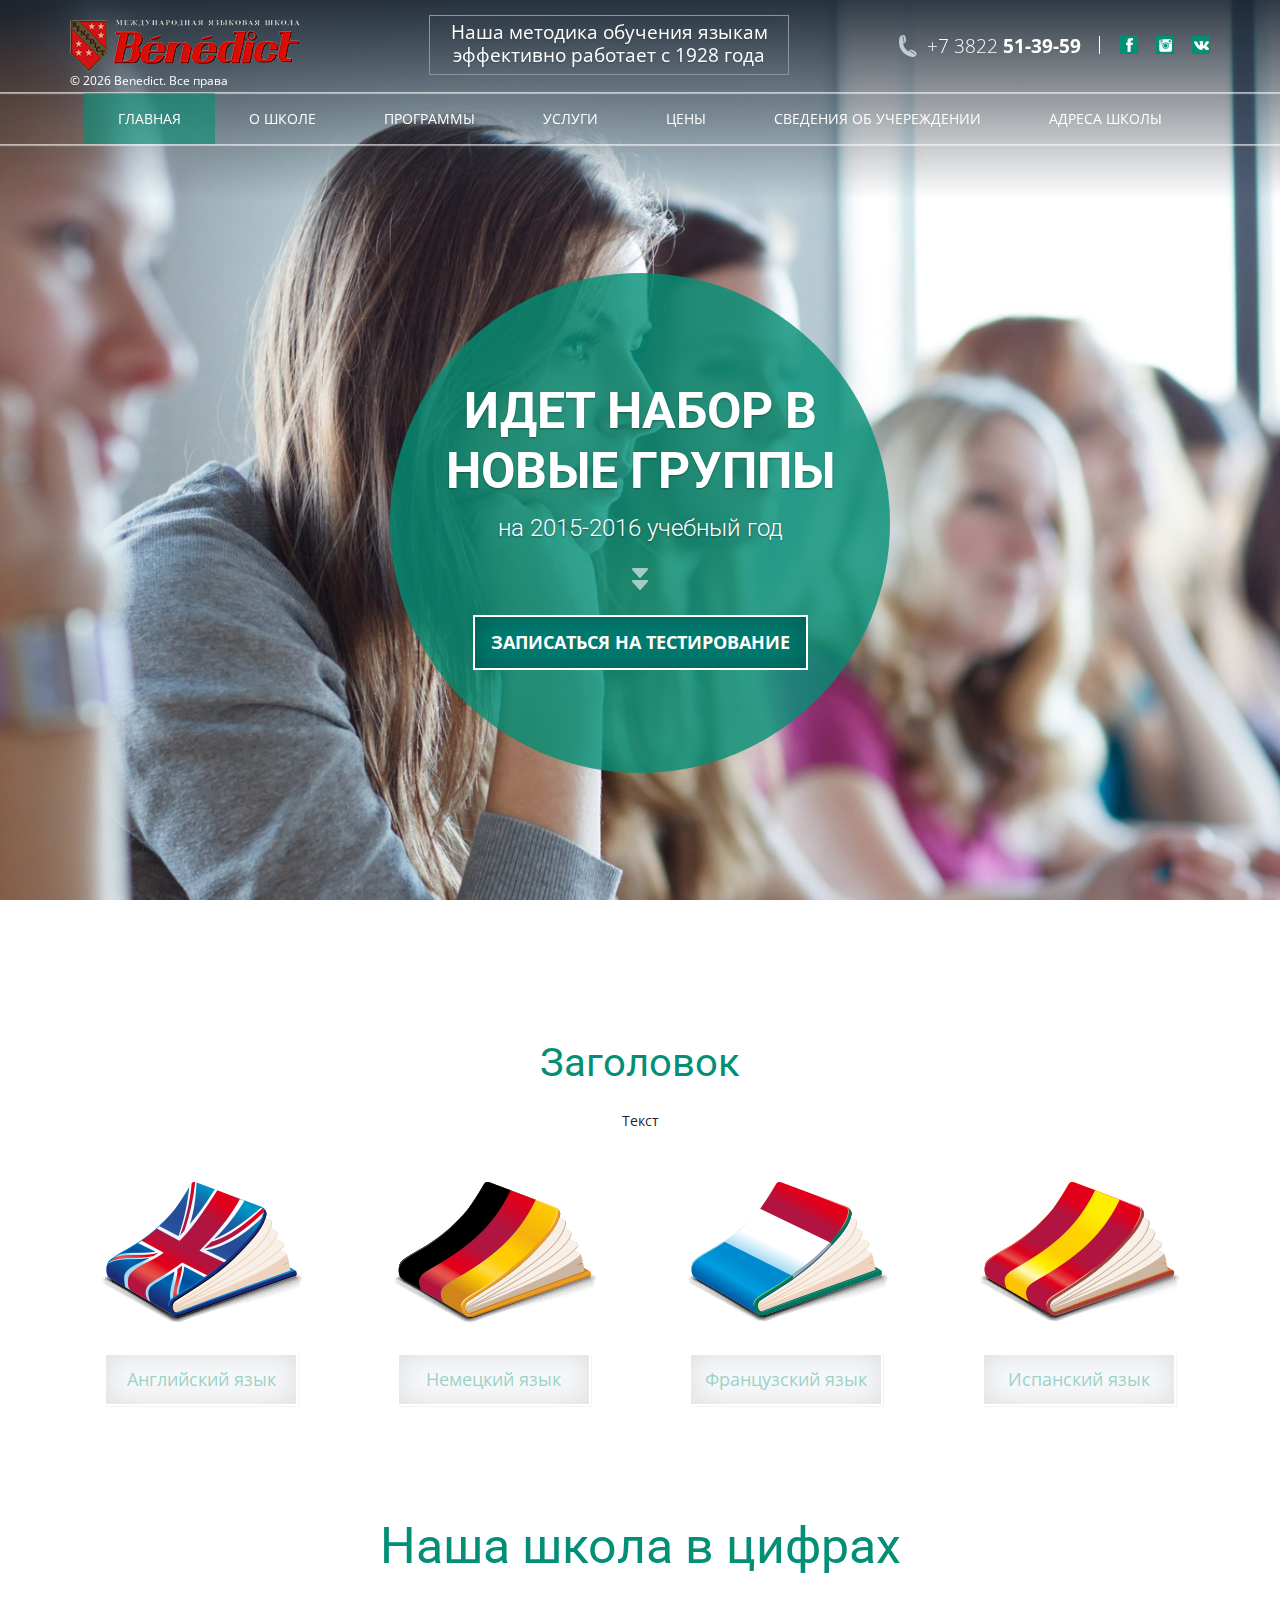
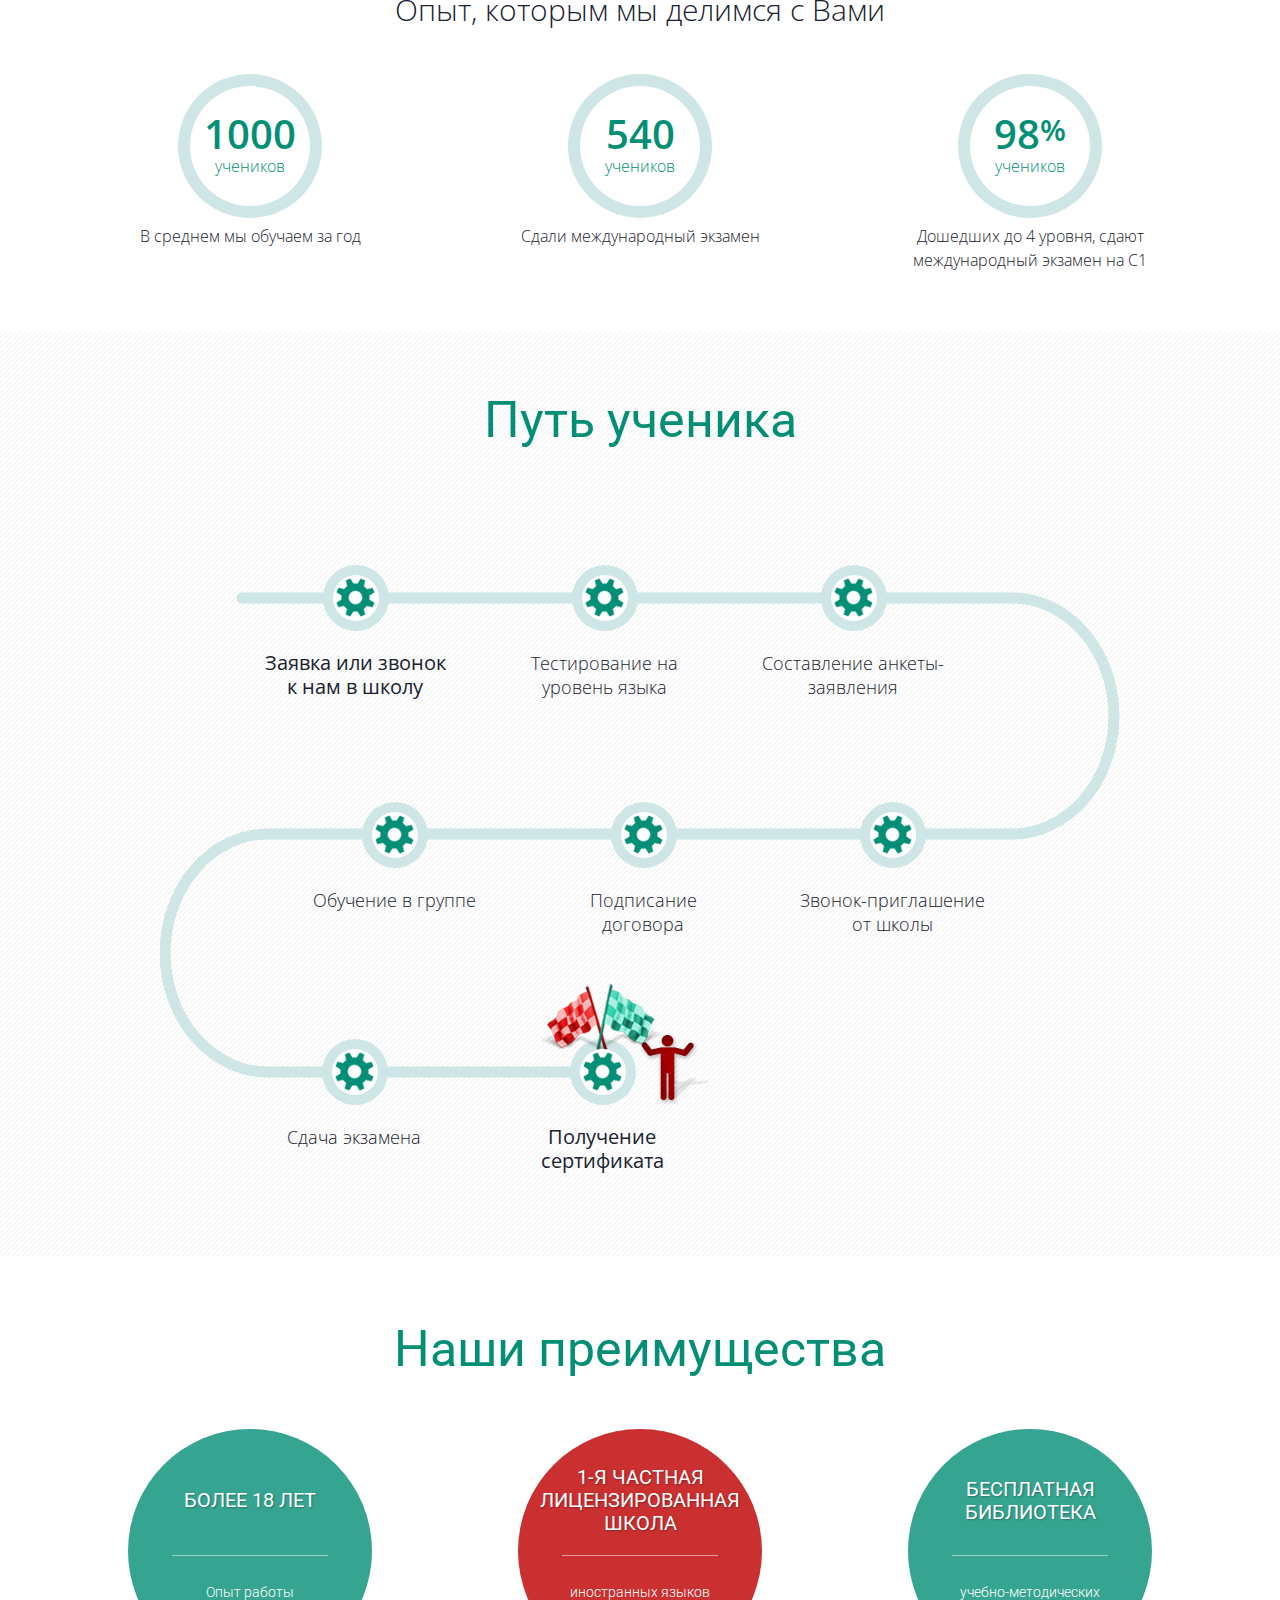
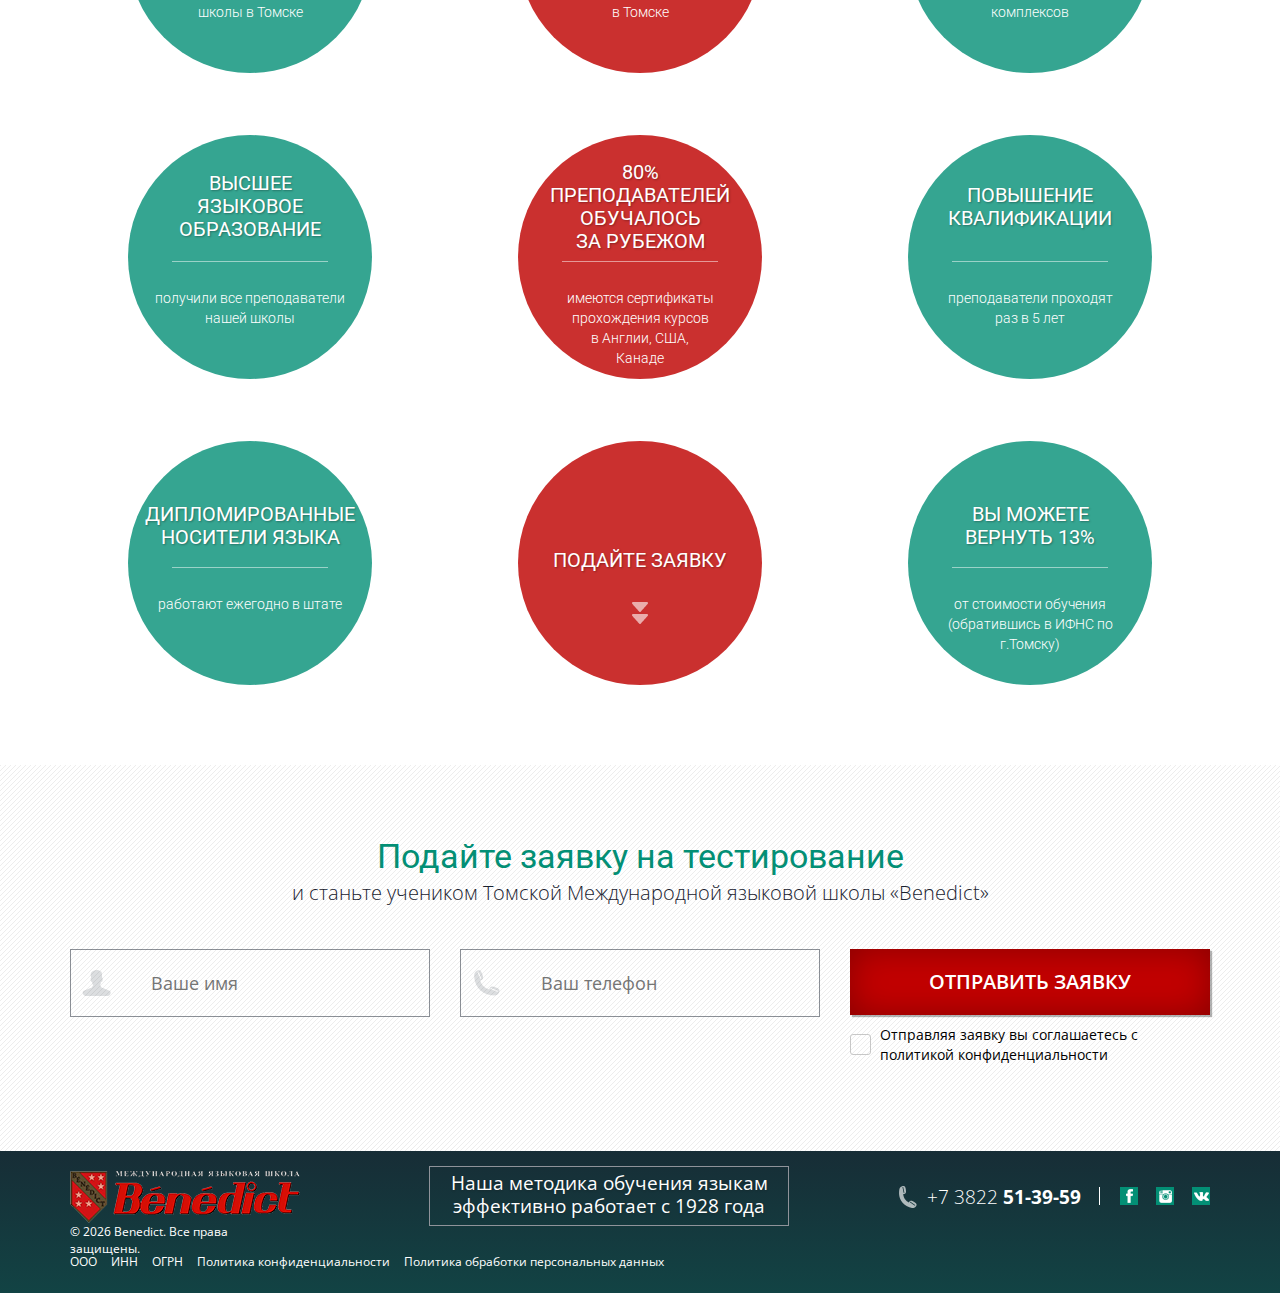
==== commit 85ab27cb: "kjhgfd" ====
--- a/index.html
+++ b/index.html
@@ -375,7 +375,7 @@
                 </div>
                 <div class="form-group col-sm-4">
                     <input type="submit" value="Отправить заявку"/>
-                    <div class="button-text">Отправляя заявку вы соглашаетесь с<br><a href="policy.html">политикой конфиденциальности</a></div>
+                    <div class="button-text"><b></b>Отправляя заявку вы соглашаетесь с<br><a href="policy.html">политикой конфиденциальности</a></div>
                 </div>
             </form>
         </div>
@@ -419,7 +419,7 @@
                 </div>
                 <div class="form-group">
                     <input type="submit" value="Отправить заявку"/>
-                    <div class="button-text">Отправляя заявку вы соглашаетесь с<br><a href="policy.html">политикой конфиденциальности</a></div>
+                    <div class="button-text"><b></b>Отправляя заявку вы соглашаетесь с<br><a href="policy.html">политикой конфиденциальности</a></div>
                 </div>
             </form>
         </div>
--- a/style.css
+++ b/style.css
@@ -1270,7 +1270,9 @@
 	color: #000000;
 	font-size: 14px;
 	margin-top: 10px;
-	text-align: center;
+	text-align: left;
+	padding-left: 30px;
+	position: relative;
 }
 .order-section .form-group .button-text a {
 	color: #000000;
@@ -4391,10 +4393,12 @@
 	box-shadow:2px 2px 1px rgba(0,0,0,.3),inset 0 0 35px rgba(0,0,0,.3);
 }
 .popup-form .button-text {
-	text-align: center;
+	text-align: left;
 	font-size: 14px;
 	color: #000000;
 	margin-top: 10px;
+	padding-left: 30px;
+	position: relative;
 }
 .popup-form .button-text a {
 	color: #000000;
@@ -4500,4 +4504,48 @@
 	margin-bottom: 20px;
 	line-height: 1.2;
 	color: #000000;
+}
+.form-group .button-text b {
+	position: absolute;
+	width: 21px;
+	height: 21px;
+	border: 1px solid #c7c7c7;
+	display: block;
+	left: 0;
+	top: calc(50% - 11px);
+	border-radius: 3px;
+}
+.form-group .button-text b:hover {
+	cursor: pointer;
+}
+.form-group .button-text b::before {
+	content: '';
+	width: 10px;
+	height: 5px;
+	display: none;
+	position: absolute;
+	left: 1px;
+	top: 8px;
+	background-color: #c7c7c7;
+	-webkit-transform: rotate(45deg);
+	-moz-transform: rotate(45deg);
+	-ms-transform: rotate(45deg);
+	transform: rotate(45deg);
+}
+.form-group .button-text b::after {
+	content: '';
+	width: 15px;
+	height: 5px;
+	display: none;
+	position: absolute;
+	left: 4px;
+	top: 6px;
+	background-color: #c7c7c7;
+	-webkit-transform: rotate(-45deg);
+	-moz-transform: rotate(-45deg);
+	-ms-transform: rotate(-45deg);
+	transform: rotate(-45deg);
+}
+.form-group .button-text.active b::after, .form-group .button-text.active b::before {
+	display: block;
 }